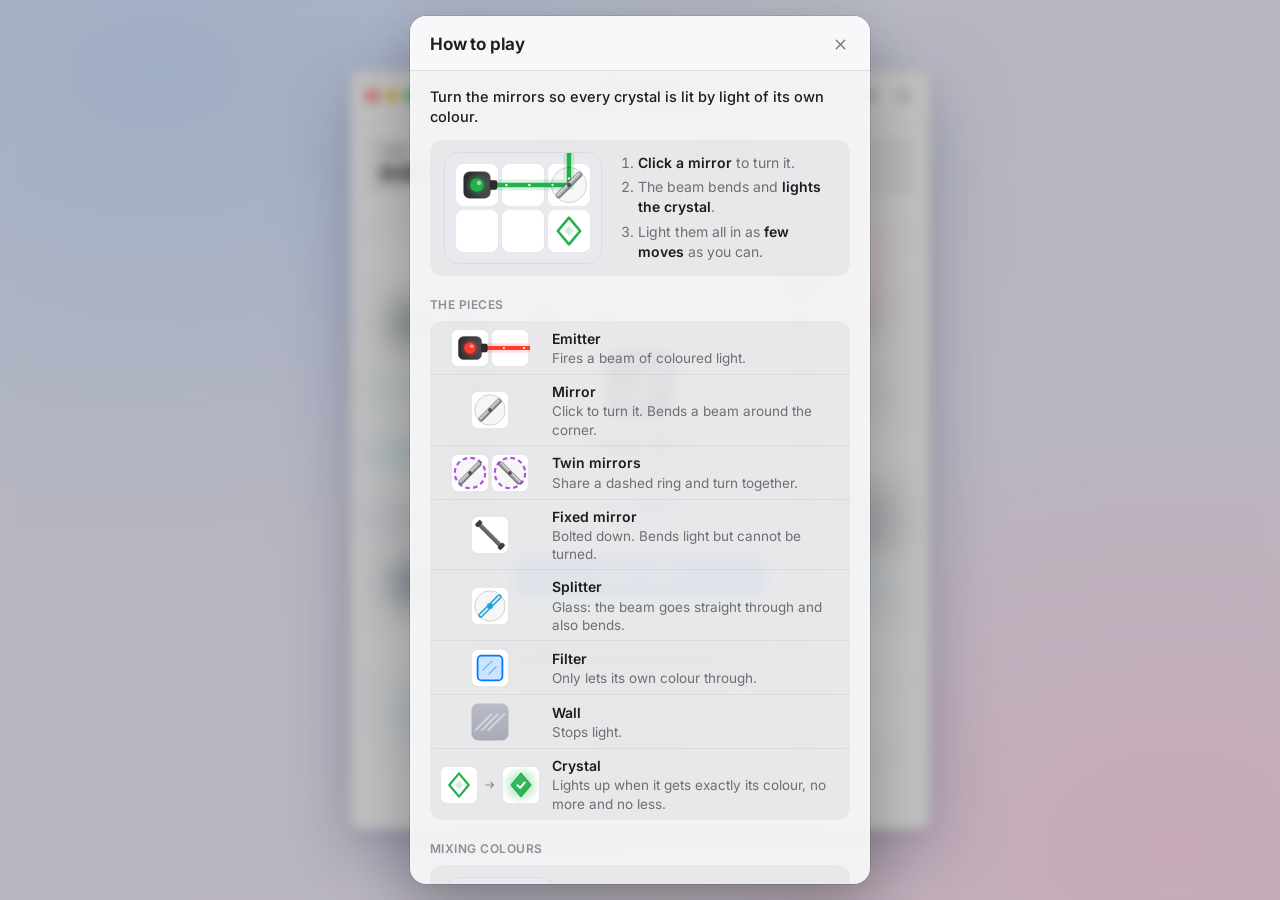
==== index.html @ f7154d78 "Publish the daily Beamfold puzzle One timed puzzle a day, 5 to 12 steps by weekday, in a Mac-style w" ====
<!doctype html>
<html lang="en">
<head>
<meta charset="utf-8">
<meta name="viewport" content="width=device-width, initial-scale=1, viewport-fit=cover">
<meta name="color-scheme" content="light dark">
<meta name="theme-color" content="#f6f6f7">
<title>Beamfold: a daily light puzzle</title>
<link rel="icon" type="image/svg+xml" href="./favicon.svg">
<script>
  // Pick the theme before first paint so the page never flashes the wrong one.
  (function () {
    var t = null;
    try { t = (JSON.parse(localStorage.getItem('beamfold.daily.v1') || '{}')).theme; } catch (e) { /* private mode */ }
    if (t !== 'light' && t !== 'dark') t = window.matchMedia('(prefers-color-scheme: dark)').matches ? 'dark' : 'light';
    document.documentElement.dataset.theme = t;
  })();
</script>
  <script type="module" crossorigin src="./assets/index-BQroUaGf.js"></script>
  <link rel="stylesheet" crossorigin href="./assets/index-D9hPXy9H.css">
  <meta name="description" content="One new light-bending puzzle every day. Turn the mirrors, mix the colours and light every crystal in as few moves as you can. Free, no ads, no sign-up.">
  <link rel="canonical" href="https://pyraco.github.io/beamfold-site/">
  <link rel="manifest" href="./manifest.webmanifest">
  <link rel="apple-touch-icon" href="./apple-touch-icon.png">
  <meta name="mobile-web-app-capable" content="yes">
  <meta name="apple-mobile-web-app-title" content="Beamfold">
  <meta property="og:type" content="website">
  <meta property="og:site_name" content="Beamfold">
  <meta property="og:title" content="Beamfold: a daily light puzzle">
  <meta property="og:description" content="One new light-bending puzzle every day. Turn the mirrors, mix the colours and light every crystal in as few moves as you can. Free, no ads, no sign-up.">
  <meta property="og:url" content="https://pyraco.github.io/beamfold-site/">
  <meta property="og:image" content="https://pyraco.github.io/beamfold-site/og-image.png">
  <meta property="og:image:width" content="1200">
  <meta property="og:image:height" content="630">
  <meta name="twitter:card" content="summary_large_image">
  <meta name="twitter:title" content="Beamfold: a daily light puzzle">
  <meta name="twitter:description" content="One new light-bending puzzle every day. Turn the mirrors, mix the colours and light every crystal in as few moves as you can. Free, no ads, no sign-up.">
  <meta name="twitter:image" content="https://pyraco.github.io/beamfold-site/og-image.png">
</head>
<body>
  <noscript><p style="font:18px system-ui;text-align:center;padding:40px 20px">Beamfold is a puzzle game and needs JavaScript turned on to play.</p></noscript>

<div id="desk">
  <main class="window" id="window">
    <header class="titlebar">
      <div class="lights" aria-hidden="true"><i></i><i></i><i></i></div>
      <div class="title">
        <h1>Beamfold</h1>
        <p id="subtitle">Daily puzzle</p>
      </div>
      <nav class="toolbar" aria-label="Game menu">
        <button class="tb" data-act="help" title="How to play" aria-label="How to play">
          <svg viewBox="0 0 24 24"><circle cx="12" cy="12" r="9"/><path d="M9.4 9.3a2.7 2.7 0 1 1 3.9 2.5c-.8.5-1.3 1-1.3 2"/><circle cx="12" cy="16.9" r=".6" fill="currentColor"/></svg>
        </button>
        <button class="tb" data-act="stats" title="Statistics" aria-label="Statistics">
          <svg viewBox="0 0 24 24"><path d="M5 20V11M12 20V4M19 20v-6"/></svg>
        </button>
        <button class="tb" data-act="sound" id="tb-sound" title="Sound" aria-label="Sound" aria-pressed="true"></button>
        <button class="tb" data-act="theme" id="tb-theme" title="Switch appearance" aria-label="Switch between light and dark"></button>
      </nav>
    </header>

    <section class="gauges" aria-label="Progress">
      <div class="gauge">
        <span class="label">Time</span>
        <span class="value" id="g-time">0:00</span>
      </div>
      <div class="gauge">
        <span class="label">Moves</span>
        <span class="value"><span id="g-moves">0</span><small id="g-par"></small></span>
      </div>
      <div class="gauge">
        <span class="label">Crystals</span>
        <span class="pips" id="g-pips"></span>
      </div>
    </section>

    <section class="stage" id="stage">
      <canvas id="board" aria-label="Puzzle board"></canvas>
      <div class="cover" id="cover"></div>
    </section>

    <footer class="actions" id="actions"></footer>
  </main>
</div>

<div class="scrim" id="scrim" hidden>
  <div class="sheet" id="sheet" role="dialog" aria-modal="true" tabindex="-1"></div>
</div>
<div class="toast" id="toast" role="status" aria-live="polite"></div>
</body>
</html>
---- assets/index-D9hPXy9H.css ----
@font-face{font-family:Inter Variable;font-style:normal;font-display:swap;font-weight:100 900;src:url(./inter-latin-wght-normal-Dx4kXJAl.woff2)format("woff2")}:root{--font:-apple-system, BlinkMacSystemFont, "SF Pro Text", "Inter Variable", "Segoe UI", system-ui, sans-serif;--spring:cubic-bezier(.2, .9, .3, 1.25);--ease:cubic-bezier(.25, .1, .25, 1);--red:#ff3b30;--green:#22b14c;--yellow:#f5a700;--blue:#007aff;--magenta:#c93fdc;--cyan:#12b3c7;--white:#fff;--desk:radial-gradient(1100px 760px at 12% 8%, #cfe0ff 0%, transparent 62%), radial-gradient(1000px 720px at 92% 94%, #ffd9ea 0%, transparent 60%), linear-gradient(160deg, #e6ebf8, #f2e9f7);--win:#f6f6f7;--bar:#f6f6f7d1;--hair:#0000001a;--text:#1d1d1f;--text2:#6e6e73;--text3:#8e8e93;--accent:#007aff;--accent-hi:#2b90ff;--focus:#007aff80;--ctl:#fff;--ctl-edge:#00000024;--ctl-hover:#0000000f;--well:#0000000b;--card:#ffffffd1;--sheet:#f8f8faf0;--sheet-solid:#f8f8fa;--scrim:#00000038;--win-shadow:0 0 0 .5px #00000038, 0 24px 70px #1e285a47, 0 4px 14px #0000001a;--pop-shadow:0 0 0 .5px #0003, 0 22px 60px #0000004d;--lightningcss-light:initial;--lightningcss-dark: ;color-scheme:light}:root[data-theme=dark]{--red:#ff5a50;--green:#32d74b;--yellow:#ffd60a;--blue:#4aa3ff;--magenta:#e667f5;--cyan:#5ce0ef;--white:#fff;--desk:radial-gradient(1100px 760px at 12% 8%, #1a2a5c 0%, transparent 62%), radial-gradient(1000px 720px at 92% 94%, #4a1840 0%, transparent 60%), linear-gradient(160deg, #0b0c14, #100b14);--win:#1e1e20;--bar:#2a2a2dd1;--hair:#ffffff1a;--text:#f5f5f7;--text2:#a1a1a6;--text3:#6e6e73;--accent:#0a84ff;--accent-hi:#3a9bff;--focus:#0a84ffa6;--ctl:#ffffff1c;--ctl-edge:#ffffff12;--ctl-hover:#ffffff1a;--well:#ffffff0f;--card:#2c2c2fcc;--sheet:#28282bf0;--sheet-solid:#28282b;--scrim:#00000080;--win-shadow:0 0 0 .5px #ffffff29, 0 24px 70px #0009;--pop-shadow:0 0 0 .5px #ffffff24, 0 22px 60px #0009;--lightningcss-light: ;--lightningcss-dark:initial;color-scheme:dark}*{box-sizing:border-box}html,body{height:100%;margin:0}body{font:15px/1.45 var(--font);color:var(--text);background:var(--win);-webkit-font-smoothing:antialiased;-webkit-tap-highlight-color:transparent;overflow-x:hidden}button{font:inherit;color:inherit}h1,h2,h3,p{margin:0}[hidden]{display:none!important}#desk{min-height:100vh;background:var(--win);min-height:100dvh;display:flex}.window{width:100%;min-height:100vh;background:var(--win);min-height:100dvh;padding-bottom:env(safe-area-inset-bottom,0px);flex-direction:column;display:flex}.titlebar{height:calc(52px + env(safe-area-inset-top,0px));padding:env(safe-area-inset-top,0px) 10px 0 16px;background:var(--bar);border-bottom:.5px solid var(--hair);-webkit-backdrop-filter:saturate(180%)blur(20px);backdrop-filter:saturate(180%)blur(20px);-webkit-user-select:none;user-select:none;flex:none;align-items:center;display:flex;position:relative}.lights{gap:8px;margin-right:14px;display:none}.lights i{border-radius:50%;width:12px;height:12px;box-shadow:inset 0 0 0 .5px #0000002e}.lights i:first-child{background:#ff5f57}.lights i:nth-child(2){background:#febc2e}.lights i:nth-child(3){background:#28c840}.title{flex:1;min-width:0}.title h1{letter-spacing:-.01em;font-size:15px;font-weight:650;line-height:1.2}.title p{color:var(--text2);white-space:nowrap;text-overflow:ellipsis;font-size:12px;line-height:1.25;overflow:hidden}.toolbar{flex:none;gap:2px;display:flex}.tb{width:36px;height:32px;color:var(--text2);cursor:pointer;transition:background-color .15s, color .15s, transform .15s var(--spring);background:0 0;border:0;border-radius:7px;place-items:center;display:grid}.tb svg{fill:none;stroke:currentColor;stroke-width:1.7px;stroke-linecap:round;stroke-linejoin:round;width:19px;height:19px}.tb:active{background:var(--ctl-hover);transform:scale(.9)}.tb:focus-visible{outline:3px solid var(--focus);outline-offset:1px}.btn:focus-visible{outline:3px solid var(--focus);outline-offset:1px}.switch:focus-visible{outline:3px solid var(--focus);outline-offset:1px}.tb .swap{animation:swap .35s var(--spring);display:grid}@keyframes swap{0%{opacity:0;transform:rotate(-70deg)scale(.5)}}.gauges{background:var(--well);border-radius:11px;flex:none;grid-template-columns:minmax(0,1fr) minmax(0,1fr) minmax(0,1.5fr);margin:14px 16px 0;display:grid}.gauge{min-width:0;padding:8px 14px 9px}.gauge+.gauge{box-shadow:-.5px 0 0 var(--hair)}.label{letter-spacing:.04em;text-transform:uppercase;color:var(--text3);font-size:11px;font-weight:600;display:block}.value{letter-spacing:-.02em;font-variant-numeric:tabular-nums;font-size:22px;font-weight:650;line-height:1.2;display:block}.value small{color:var(--text2);letter-spacing:0;margin-left:5px;font-size:13px;font-weight:500}.value .bump{animation:bump .28s var(--spring);display:inline-block}@keyframes bump{0%{opacity:.4;transform:translateY(-5px)scale(1.18)}}.pips{flex-wrap:wrap;align-items:center;gap:6px;min-height:26.4px;padding-top:3px;display:flex}.pip{border:2px solid var(--c);width:13px;height:13px;transition:background-color .25s, transform .3s var(--spring), box-shadow .25s;background:0 0;border-radius:3px;transform:rotate(45deg)}.pip.on{background:var(--f,var(--c));box-shadow:0 0 8px -1px var(--c);transform:rotate(45deg)scale(1.12)}.stage{flex:1;place-items:center;min-height:0;padding:14px 12px;display:grid;position:relative}#board{touch-action:manipulation;transition:filter .5s var(--ease), opacity .5s var(--ease), transform .5s var(--ease);border-radius:16px;display:block}.stage.veiled #board{filter:blur(16px)saturate(.7);opacity:.55;transform:scale(.985)}.cover{opacity:0;pointer-events:none;transition:opacity .3s var(--ease);place-items:center;padding:16px;display:grid;position:absolute;top:0;bottom:0;left:0;right:0}.stage.veiled .cover{opacity:1;pointer-events:auto}.cover-card{text-align:center;background:var(--card);width:min(100%,300px);box-shadow:var(--pop-shadow);-webkit-backdrop-filter:saturate(180%)blur(28px);backdrop-filter:saturate(180%)blur(28px);transition:transform .45s var(--spring);border-radius:18px;padding:24px 22px 20px;transform:scale(.94)translateY(8px)}.stage.veiled .cover-card{transform:none}.app-icon{border-radius:16px;width:68px;height:68px;margin:0 auto 12px;display:block;box-shadow:0 6px 18px #00000040,0 0 0 .5px #0000004d}.cover-card h2{letter-spacing:-.02em;font-size:22px;font-weight:700}.cover-card .date{color:var(--text2);font-size:14px}.level{color:var(--text2);justify-items:center;gap:6px;margin:14px 0 16px;font-size:13px;display:grid}.level strong{color:var(--text);font-weight:600}.bars{align-items:flex-end;gap:4px;height:18px;display:flex}.bars i{background:var(--hair);border-radius:2px;width:6px}.bars i.on{background:var(--accent)}.bars i:first-child{height:6px}.bars i:nth-child(2){height:8px}.bars i:nth-child(3){height:10px}.bars i:nth-child(4){height:12px}.bars i:nth-child(5){height:14px}.bars i:nth-child(6){height:16px}.bars i:nth-child(7){height:18px}.fine{color:var(--text3);margin-top:10px;font-size:12px}.big-time{letter-spacing:-.03em;font-variant-numeric:tabular-nums;margin:4px 0 14px;font-size:34px;font-weight:650}.btn{background:var(--ctl);min-height:36px;box-shadow:0 0 0 .5px var(--ctl-edge), 0 .5px 1.5px #00000024;white-space:nowrap;cursor:pointer;transition:transform .15s var(--spring), filter .15s, opacity .2s, background-color .15s;border:0;border-radius:8px;justify-content:center;align-items:center;gap:7px;padding:0 14px;font-size:14px;font-weight:500;display:inline-flex}.btn svg{fill:none;stroke:currentColor;stroke-width:1.8px;stroke-linecap:round;stroke-linejoin:round;flex:none;width:16px;height:16px}.btn:active{filter:brightness(.94);transform:scale(.96)}.btn:disabled{opacity:.4;cursor:default;filter:none;transform:none}.btn.primary{background:linear-gradient(var(--accent-hi), var(--accent));color:#fff;font-weight:600;box-shadow:0 0 0 .5px #0000001f,0 1px 2px #0050c859,inset 0 .5px #ffffff47}.btn.large{border-radius:11px;width:100%;min-height:44px;padding:0 22px;font-size:16px}kbd{font:600 11px/1 var(--font);color:var(--text3);background:var(--well);border-radius:4px;margin-left:2px;padding:3px 5px}.btn.primary kbd{color:#fffc;background:#ffffff2e}.actions{flex:none;justify-content:center;align-items:center;gap:10px;min-height:52px;padding:0 16px 16px;display:flex}.actions.done{animation:rise .4s var(--spring);justify-content:space-between}@keyframes rise{0%{opacity:0;transform:translateY(8px)}}.summary{min-width:0;line-height:1.3}.summary strong{font-size:15px;font-weight:650;display:block}.summary span{color:var(--text2);font-variant-numeric:tabular-nums;font-size:12.5px}.actions .group{flex:none;gap:8px;display:flex}.scrim{z-index:20;background:var(--scrim);-webkit-backdrop-filter:blur(6px);backdrop-filter:blur(6px);opacity:0;transition:opacity .22s var(--ease);place-items:center;padding:16px;display:grid;position:fixed;top:0;bottom:0;left:0;right:0}.scrim.open{opacity:1}.sheet{width:min(100%,460px);max-height:calc(100vh - 32px);overscroll-behavior:contain;background:var(--sheet);max-height:calc(100dvh - 32px);box-shadow:var(--pop-shadow);-webkit-backdrop-filter:saturate(180%)blur(30px);backdrop-filter:saturate(180%)blur(30px);opacity:0;transition:transform .34s var(--spring), opacity .2s var(--ease);border-radius:16px;outline:none;overflow-y:auto;transform:translateY(14px)scale(.96)}.scrim.open .sheet{opacity:1;transform:none}.sheet-head{z-index:2;background:var(--sheet-solid);border-bottom:.5px solid var(--hair);justify-content:space-between;align-items:center;padding:14px 14px 12px 20px;display:flex;position:sticky;top:0}.sheet-head h2{letter-spacing:-.01em;font-size:17px;font-weight:650}.sheet-body{padding:16px 20px 20px}.sheet-body h3{letter-spacing:.04em;text-transform:uppercase;color:var(--text3);margin:20px 0 8px;font-size:12px;font-weight:600}.sheet-body h3:first-child{margin-top:0}.sheet-body p{color:var(--text2);font-size:14.5px}.sheet-body p strong{color:var(--text);font-weight:600}.lead{font-size:16px;font-weight:500;line-height:1.4;color:var(--text)!important}.demo{background:var(--well);border-radius:12px;align-items:center;gap:16px;margin:12px 0 4px;padding:12px 14px;display:flex}.demo canvas{border-radius:12px;flex:none}.demo ol{color:var(--text2);gap:4px;margin:0;padding-left:20px;font-size:14px;display:grid}.demo ol strong{color:var(--text);font-weight:600}.pieces{background:var(--well);border-radius:12px;margin:0;padding:0;list-style:none}.pieces li{align-items:center;gap:12px;padding:7px 14px 7px 10px;display:flex}.pieces li+li{box-shadow:0 -.5px 0 var(--hair)}.pieces .pic{flex:none;justify-content:center;align-items:center;gap:4px;width:100px;display:flex}.pieces .pic svg{width:14px;height:14px;stroke:var(--text3);fill:none;stroke-width:2px;stroke-linecap:round;stroke-linejoin:round;flex:none}.pieces b{font-size:14px;font-weight:600;display:block}.pieces span{color:var(--text2);font-size:13.5px;line-height:1.35;display:block}.mix{background:var(--well);border-radius:12px;grid-template-columns:auto 1fr;align-items:center;gap:14px;padding:12px 14px;display:grid}.mix canvas{border-radius:12px}.sums{color:var(--text2);gap:7px;font-size:13.5px;display:grid}.sum{align-items:center;gap:6px;display:flex}.dot{background:var(--c);border-radius:50%;flex:none;width:14px;height:14px;box-shadow:inset 0 0 0 .5px #00000040}.sum em{color:var(--text);margin-left:2px;font-style:normal;font-weight:600}.week{grid-template-columns:repeat(7,1fr);gap:5px;margin-top:10px;display:grid}.week div{text-align:center;background:var(--well);color:var(--text2);border-radius:9px;padding:7px 0 6px;font-size:11px;line-height:1.25}.week div b{color:var(--text);font-variant-numeric:tabular-nums;font-size:16px;font-weight:650;display:block}.week div.today{background:var(--accent);color:#ffffffd9}.week div.today b{color:#fff}.setting{background:var(--well);border-radius:12px;justify-content:space-between;align-items:center;gap:14px;margin-top:16px;padding:11px 14px;display:flex}.setting b{font-size:14px;font-weight:600;display:block}.setting span{color:var(--text2);font-size:12.5px;display:block}.switch{cursor:pointer;background:#8e8e9373;border:0;border-radius:13px;flex:none;width:44px;height:26px;transition:background-color .22s;position:relative}.switch:after{content:"";width:22px;height:22px;transition:transform .28s var(--spring);background:#fff;border-radius:50%;position:absolute;top:2px;left:2px;box-shadow:0 1px 3px #0000004d}.switch[aria-checked=true]{background:#34c759}.switch[aria-checked=true]:after{transform:translate(18px)}.sheet-foot{justify-content:flex-end;gap:8px;margin-top:18px;display:flex}.result{text-align:center;padding:26px 20px 20px}.seal{width:64px;height:64px;margin:0 auto 10px;display:block}.seal circle{fill:#34c759;transform-origin:50%;animation:seal .5s var(--spring) both}.seal path{fill:none;stroke:#fff;stroke-width:3.2px;stroke-linecap:round;stroke-linejoin:round;stroke-dasharray:30;stroke-dashoffset:30px;animation:tick .38s .28s var(--ease) forwards}@keyframes seal{0%{opacity:0;transform:scale(.3)}}@keyframes tick{to{stroke-dashoffset:0}}.result h2{letter-spacing:-.02em;font-size:26px;font-weight:700}.result .sub{color:var(--text2);font-size:14px}.tiles{grid-template-columns:repeat(3,1fr);gap:8px;margin:16px 0 0;display:grid}.tiles.four{grid-template-columns:repeat(4,1fr)}.tile{background:var(--well);text-align:center;border-radius:11px;min-width:0;padding:10px 4px 9px}.tile b{letter-spacing:-.02em;font-variant-numeric:tabular-nums;font-size:22px;font-weight:650;line-height:1.2;display:block}.tile span{color:var(--text2);font-size:11.5px;line-height:1.3;display:block}.result .tile{animation:rise .45s var(--spring) both}.result .tile:first-child{animation-delay:.12s}.result .tile:nth-child(2){animation-delay:.19s}.result .tile:nth-child(3){animation-delay:.26s}.squares{flex-wrap:wrap;justify-content:center;gap:4px;max-width:300px;margin:16px auto 0;display:flex}.squares i{width:15px;height:15px;animation:pop .3s var(--spring) both;background:#34c759;border-radius:4px}.squares i.extra{background:#fc0}.squares i.more{width:auto;height:15px;font:600 12px/15px var(--font);color:var(--text2);background:0 0;font-style:normal}@keyframes pop{0%{transform:scale(0)}}.caption{color:var(--text2);margin-top:7px;font-size:12.5px}.next{border-top:.5px solid var(--hair);color:var(--text2);text-align:center;margin-top:16px;padding-top:14px;font-size:13.5px}.next b{color:var(--text);font-variant-numeric:tabular-nums;font-weight:650}.result .row{grid-template-columns:1fr 1.3fr;gap:8px;margin-top:16px;display:grid}.result .row .btn{min-height:40px}.dist{gap:6px;display:grid}.dist-row{color:var(--text2);grid-template-columns:96px 1fr;align-items:center;gap:10px;font-size:13px;display:grid}.dist-bar{color:#fff;text-align:right;font-variant-numeric:tabular-nums;transform-origin:0;min-width:22px;height:20px;animation:grow .5s var(--spring) both;background:#8e8e9373;border-radius:6px;padding:0 7px;font-size:12px;font-weight:650;line-height:20px}.dist-bar.hot{background:var(--accent)}@keyframes grow{0%{opacity:0;transform:scaleX(.1)}}.empty{text-align:center;padding:8px 0 2px}.toast{left:50%;top:calc(64px + env(safe-area-inset-top,0px));z-index:30;background:var(--sheet);color:var(--text);box-shadow:var(--pop-shadow);-webkit-backdrop-filter:saturate(180%)blur(24px);backdrop-filter:saturate(180%)blur(24px);white-space:nowrap;text-overflow:ellipsis;opacity:0;pointer-events:none;max-width:calc(100vw - 24px);transition:opacity .2s, transform .3s var(--spring);border-radius:999px;padding:9px 15px;font-size:13.5px;font-weight:500;position:fixed;overflow:hidden;transform:translate(-50%,-12px)scale(.96)}.toast.show{opacity:1;transform:translate(-50%)}@media (max-width:480px){.demo{flex-direction:column;align-items:stretch;gap:12px}.demo canvas{align-self:center}.mix{grid-template-columns:1fr;justify-items:center}.dist-row{grid-template-columns:88px 1fr}}@media (hover:hover){.tb:hover{background:var(--ctl-hover);color:var(--text)}.btn:hover:not(:disabled){filter:brightness(1.04)}:root[data-theme=dark] .btn:hover:not(:disabled){filter:brightness(1.2)}}@media (min-width:640px) and (min-height:560px){body{background:#dfe5f3}:root[data-theme=dark] body{background:#0b0c14}#desk{background:var(--desk);justify-content:center;align-items:center;padding:24px}.window{width:580px;min-height:0;box-shadow:var(--win-shadow);animation:open .5s var(--spring) both;border-radius:12px;overflow:hidden}@keyframes open{0%{opacity:0;transform:scale(.96)}}.lights{display:flex}.title{text-align:center;pointer-events:none;padding:0 150px;position:absolute;left:0;right:0}.toolbar{margin-left:auto}.tb{border-radius:6px;width:32px;height:28px}.tb svg{width:17px;height:17px}.stage{padding:16px}.actions{padding-bottom:18px}.toast{top:18px}}::view-transition-old(root){mix-blend-mode:normal;animation:none}::view-transition-new(root){mix-blend-mode:normal;animation:none}::view-transition-new(root){animation:reveal .55s var(--ease) both}@keyframes reveal{0%{clip-path:circle(0 at var(--vx,50%) var(--vy,0%))}to{clip-path:circle(150vmax at var(--vx,50%) var(--vy,0%))}}@media (prefers-reduced-motion:reduce){*,:before,:after{transition-duration:.01ms!important;animation-duration:.01ms!important;animation-delay:0s!important}}
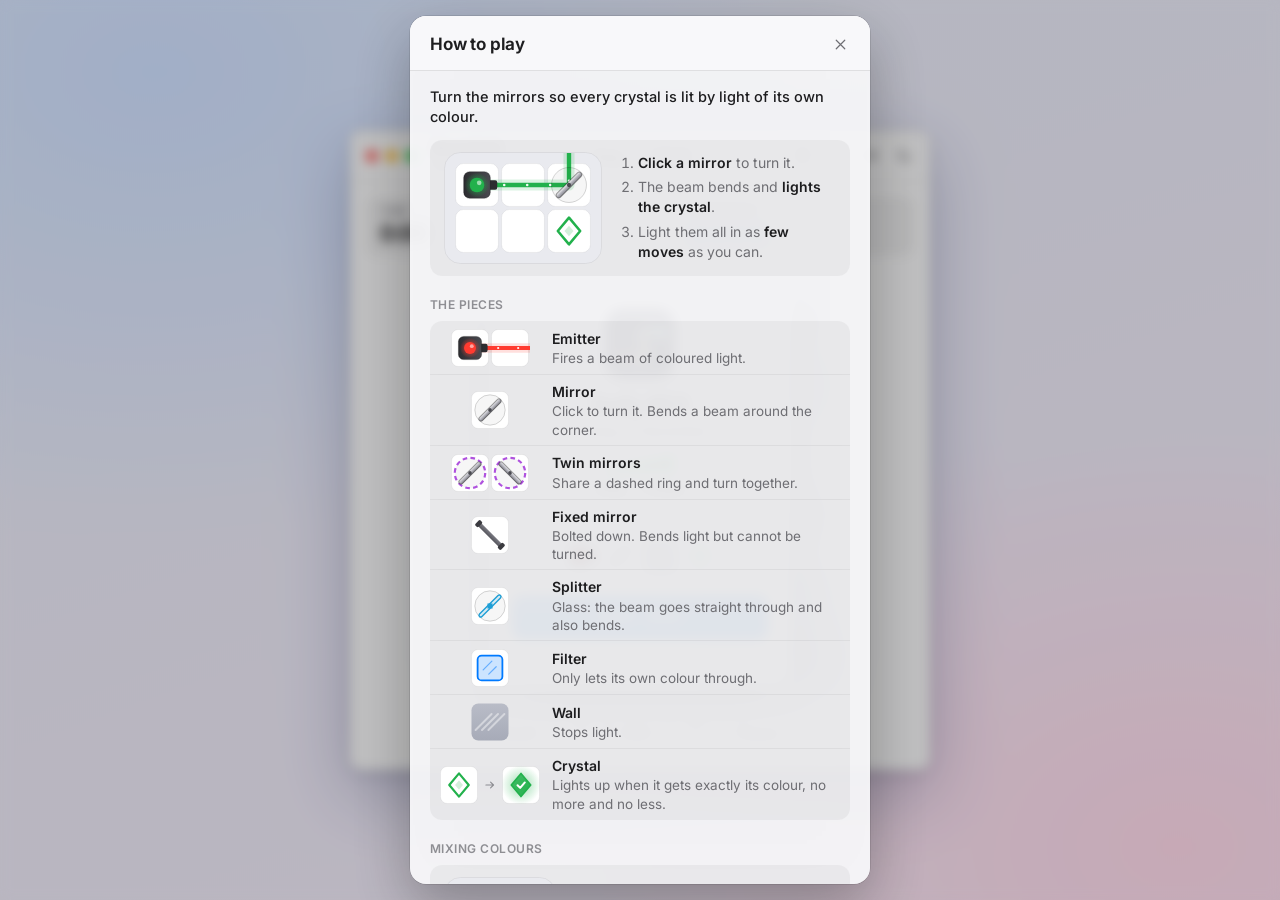
==== commit 8a7258c7: "Add Easy and Hard modes Easy: small boards, at most four kinds of piece, 3 to 7 steps. Hard: the exi" ====
--- a/index.html
+++ b/index.html
@@ -16,8 +16,8 @@
     document.documentElement.dataset.theme = t;
   })();
 </script>
-  <script type="module" crossorigin src="./assets/index-BQroUaGf.js"></script>
-  <link rel="stylesheet" crossorigin href="./assets/index-D9hPXy9H.css">
+  <script type="module" crossorigin src="./assets/index-BlYLhgay.js"></script>
+  <link rel="stylesheet" crossorigin href="./assets/index-BGdqRnke.css">
   <meta name="description" content="One new light-bending puzzle every day. Turn the mirrors, mix the colours and light every crystal in as few moves as you can. Free, no ads, no sign-up.">
   <link rel="canonical" href="https://pyraco.github.io/beamfold-site/">
   <link rel="manifest" href="./manifest.webmanifest">
@@ -58,6 +58,11 @@
         <button class="tb" data-act="sound" id="tb-sound" title="Sound" aria-label="Sound" aria-pressed="true"></button>
         <button class="tb" data-act="theme" id="tb-theme" title="Switch appearance" aria-label="Switch between light and dark"></button>
       </nav>
+      <div class="seg" id="seg" role="tablist" aria-label="Difficulty">
+        <i class="seg-thumb" aria-hidden="true"></i>
+        <button role="tab" data-act="mode" data-mode="easy" aria-selected="false">Easy</button>
+        <button role="tab" data-act="mode" data-mode="hard" aria-selected="false">Hard</button>
+      </div>
     </header>
 
     <section class="gauges" aria-label="Progress">
--- a/assets/index-BGdqRnke.css
+++ b/assets/index-BGdqRnke.css
@@ -0,0 +1 @@
+@font-face{font-family:Inter Variable;font-style:normal;font-display:swap;font-weight:100 900;src:url(./inter-latin-wght-normal-Dx4kXJAl.woff2)format("woff2")}:root{--font:-apple-system, BlinkMacSystemFont, "SF Pro Text", "Inter Variable", "Segoe UI", system-ui, sans-serif;--spring:cubic-bezier(.2, .9, .3, 1.25);--ease:cubic-bezier(.25, .1, .25, 1);--red:#ff3b30;--green:#22b14c;--yellow:#f5a700;--blue:#007aff;--magenta:#c93fdc;--cyan:#12b3c7;--white:#fff;--desk:radial-gradient(1100px 760px at 12% 8%, #cfe0ff 0%, transparent 62%), radial-gradient(1000px 720px at 92% 94%, #ffd9ea 0%, transparent 60%), linear-gradient(160deg, #e6ebf8, #f2e9f7);--win:#f6f6f7;--bar:#f6f6f7d1;--hair:#0000001a;--text:#1d1d1f;--text2:#6e6e73;--text3:#8e8e93;--accent:#007aff;--accent-hi:#2b90ff;--focus:#007aff80;--ctl:#fff;--ctl-edge:#00000024;--ctl-hover:#0000000f;--well:#0000000b;--card:#ffffffd1;--sheet:#f8f8faf0;--sheet-solid:#f8f8fa;--scrim:#00000038;--win-shadow:0 0 0 .5px #00000038, 0 24px 70px #1e285a47, 0 4px 14px #0000001a;--pop-shadow:0 0 0 .5px #0003, 0 22px 60px #0000004d;--lightningcss-light:initial;--lightningcss-dark: ;color-scheme:light}:root[data-theme=dark]{--red:#ff5a50;--green:#32d74b;--yellow:#ffd60a;--blue:#4aa3ff;--magenta:#e667f5;--cyan:#5ce0ef;--white:#fff;--desk:radial-gradient(1100px 760px at 12% 8%, #1a2a5c 0%, transparent 62%), radial-gradient(1000px 720px at 92% 94%, #4a1840 0%, transparent 60%), linear-gradient(160deg, #0b0c14, #100b14);--win:#1e1e20;--bar:#2a2a2dd1;--hair:#ffffff1a;--text:#f5f5f7;--text2:#a1a1a6;--text3:#6e6e73;--accent:#0a84ff;--accent-hi:#3a9bff;--focus:#0a84ffa6;--ctl:#ffffff1c;--ctl-edge:#ffffff12;--ctl-hover:#ffffff1a;--well:#ffffff0f;--card:#2c2c2fcc;--sheet:#28282bf0;--sheet-solid:#28282b;--scrim:#00000080;--win-shadow:0 0 0 .5px #ffffff29, 0 24px 70px #0009;--pop-shadow:0 0 0 .5px #ffffff24, 0 22px 60px #0009;--lightningcss-light: ;--lightningcss-dark:initial;color-scheme:dark}*{box-sizing:border-box}html,body{height:100%;margin:0}body{font:15px/1.45 var(--font);color:var(--text);background:var(--win);-webkit-font-smoothing:antialiased;-webkit-tap-highlight-color:transparent;overflow-x:hidden}button{font:inherit;color:inherit}h1,h2,h3,p{margin:0}[hidden]{display:none!important}#desk{min-height:100vh;background:var(--win);min-height:100dvh;display:flex}.window{width:100%;min-height:100vh;background:var(--win);min-height:100dvh;padding-bottom:env(safe-area-inset-bottom,0px);flex-direction:column;display:flex}.titlebar{min-height:calc(52px + env(safe-area-inset-top,0px));padding:env(safe-area-inset-top,0px) 10px 0 16px;background:var(--bar);border-bottom:.5px solid var(--hair);-webkit-backdrop-filter:saturate(180%)blur(20px);backdrop-filter:saturate(180%)blur(20px);-webkit-user-select:none;user-select:none;flex-wrap:wrap;flex:none;align-items:center;display:flex;position:relative}.lights{gap:8px;margin-right:14px;display:none}.lights i{border-radius:50%;width:12px;height:12px;box-shadow:inset 0 0 0 .5px #0000002e}.lights i:first-child{background:#ff5f57}.lights i:nth-child(2){background:#febc2e}.lights i:nth-child(3){background:#28c840}.title{flex:1;min-width:0;padding:9px 0}.title h1{letter-spacing:-.01em;font-size:15px;font-weight:650;line-height:1.2}.title p{color:var(--text2);white-space:nowrap;text-overflow:ellipsis;font-size:12px;line-height:1.25;overflow:hidden}.toolbar{flex:none;gap:2px;display:flex}.tb{width:36px;height:32px;color:var(--text2);cursor:pointer;transition:background-color .15s, color .15s, transform .15s var(--spring);background:0 0;border:0;border-radius:7px;place-items:center;display:grid}.tb svg{fill:none;stroke:currentColor;stroke-width:1.7px;stroke-linecap:round;stroke-linejoin:round;width:19px;height:19px}.tb:active{background:var(--ctl-hover);transform:scale(.9)}.tb:focus-visible{outline:3px solid var(--focus);outline-offset:1px}.btn:focus-visible{outline:3px solid var(--focus);outline-offset:1px}.switch:focus-visible{outline:3px solid var(--focus);outline-offset:1px}.tb .swap{animation:swap .35s var(--spring);display:grid}@keyframes swap{0%{opacity:0;transform:rotate(-70deg)scale(.5)}}.seg{background:var(--well);-webkit-user-select:none;user-select:none;border-radius:9px;flex:0 0 calc(100% - 6px);grid-template-columns:1fr 1fr;height:32px;margin:0 6px 10px 0;padding:2px;display:grid;position:relative}.seg-thumb{background:var(--ctl);width:calc(50% - 2px);height:calc(100% - 4px);box-shadow:0 0 0 .5px var(--ctl-edge), 0 1px 2.5px #00000029;transition:transform .34s var(--spring);border-radius:7px;position:absolute;top:2px;left:2px}.seg[data-on=hard] .seg-thumb{transform:translate(100%)}.seg button{z-index:1;color:var(--text2);cursor:pointer;background:0 0;border:0;border-radius:7px;padding:0;font-size:13.5px;font-weight:600;transition:color .2s;position:relative}.seg button[aria-selected=true]{color:var(--text)}.seg button.done:after{content:"✓";color:#34c759;margin-left:5px;font-weight:800}.seg button:focus-visible{outline:3px solid var(--focus);outline-offset:-1px}.seg.wide{flex:none;margin:0 0 14px}.stage.switching #board,.stage.switching .cover-card{animation:switch .38s var(--ease) both}@keyframes switch{0%{opacity:0;transform:scale(.97)}}.gauges{background:var(--well);border-radius:11px;flex:none;grid-template-columns:minmax(0,1fr) minmax(0,1fr) minmax(0,1.5fr);margin:14px 16px 0;display:grid}.gauge{min-width:0;padding:8px 14px 9px}.gauge+.gauge{box-shadow:-.5px 0 0 var(--hair)}.label{letter-spacing:.04em;text-transform:uppercase;color:var(--text3);font-size:11px;font-weight:600;display:block}.value{letter-spacing:-.02em;font-variant-numeric:tabular-nums;font-size:22px;font-weight:650;line-height:1.2;display:block}.value small{color:var(--text2);letter-spacing:0;margin-left:5px;font-size:13px;font-weight:500}.value .bump{animation:bump .28s var(--spring);display:inline-block}@keyframes bump{0%{opacity:.4;transform:translateY(-5px)scale(1.18)}}.pips{flex-wrap:wrap;align-items:center;gap:6px;min-height:26.4px;padding-top:3px;display:flex}.pip{border:2px solid var(--c);width:13px;height:13px;transition:background-color .25s, transform .3s var(--spring), box-shadow .25s;background:0 0;border-radius:3px;transform:rotate(45deg)}.pip.on{background:var(--f,var(--c));box-shadow:0 0 8px -1px var(--c);transform:rotate(45deg)scale(1.12)}.stage{flex:1;place-items:center;min-height:0;padding:14px 12px;display:grid;position:relative}#board{touch-action:manipulation;transition:filter .5s var(--ease), opacity .5s var(--ease), transform .5s var(--ease);border-radius:16px;display:block}.stage.veiled #board{filter:blur(16px)saturate(.7);opacity:.55;transform:scale(.985)}.cover{opacity:0;pointer-events:none;transition:opacity .3s var(--ease);place-items:center;padding:16px;display:grid;position:absolute;top:0;bottom:0;left:0;right:0}.stage.veiled .cover{opacity:1;pointer-events:auto}.cover-card{text-align:center;background:var(--card);width:min(100%,300px);box-shadow:var(--pop-shadow);-webkit-backdrop-filter:saturate(180%)blur(28px);backdrop-filter:saturate(180%)blur(28px);transition:transform .45s var(--spring);border-radius:18px;padding:24px 22px 20px;transform:scale(.94)translateY(8px)}.stage.veiled .cover-card{transform:none}.app-icon{border-radius:16px;width:68px;height:68px;margin:0 auto 12px;display:block;box-shadow:0 6px 18px #00000040,0 0 0 .5px #0000004d}.cover-card h2{letter-spacing:-.02em;font-size:22px;font-weight:700}.cover-card .date{color:var(--text2);font-size:14px}.level{color:var(--text2);justify-items:center;gap:6px;margin:14px 0 16px;font-size:13px;display:grid}.level strong{color:var(--text);font-weight:600}.bars{align-items:flex-end;gap:4px;height:18px;display:flex}.bars i{background:var(--hair);border-radius:2px;width:6px}.bars i.on{background:var(--accent)}.bars.easy i.on{background:#34c759}.today{letter-spacing:.04em;text-transform:uppercase;color:var(--text3);justify-items:center;gap:7px;margin:-4px 0 16px;font-size:11px;font-weight:600;display:grid}.today-row{background:var(--well);border-radius:12px;gap:6px;padding:6px 8px;display:flex}.today-row canvas{border-radius:8px}.bars i:first-child{height:6px}.bars i:nth-child(2){height:8px}.bars i:nth-child(3){height:10px}.bars i:nth-child(4){height:12px}.bars i:nth-child(5){height:14px}.bars i:nth-child(6){height:16px}.bars i:nth-child(7){height:18px}.fine{color:var(--text3);margin-top:10px;font-size:12px}.big-time{letter-spacing:-.03em;font-variant-numeric:tabular-nums;margin:4px 0 14px;font-size:34px;font-weight:650}.btn{background:var(--ctl);min-height:36px;box-shadow:0 0 0 .5px var(--ctl-edge), 0 .5px 1.5px #00000024;white-space:nowrap;cursor:pointer;transition:transform .15s var(--spring), filter .15s, opacity .2s, background-color .15s;border:0;border-radius:8px;justify-content:center;align-items:center;gap:7px;padding:0 14px;font-size:14px;font-weight:500;display:inline-flex}.btn svg{fill:none;stroke:currentColor;stroke-width:1.8px;stroke-linecap:round;stroke-linejoin:round;flex:none;width:16px;height:16px}.btn:active{filter:brightness(.94);transform:scale(.96)}.btn:disabled{opacity:.4;cursor:default;filter:none;transform:none}.btn.primary{background:linear-gradient(var(--accent-hi), var(--accent));color:#fff;font-weight:600;box-shadow:0 0 0 .5px #0000001f,0 1px 2px #0050c859,inset 0 .5px #ffffff47}.btn.large{border-radius:11px;width:100%;min-height:44px;padding:0 22px;font-size:16px}kbd{font:600 11px/1 var(--font);color:var(--text3);background:var(--well);border-radius:4px;margin-left:2px;padding:3px 5px}.btn.primary kbd{color:#fffc;background:#ffffff2e}.actions{flex:none;justify-content:center;align-items:center;gap:10px;min-height:52px;padding:0 16px 16px;display:flex}.actions.done{animation:rise .4s var(--spring);justify-content:space-between}@keyframes rise{0%{opacity:0;transform:translateY(8px)}}.summary{min-width:0;line-height:1.3}.summary strong{font-size:15px;font-weight:650;display:block}.summary span{color:var(--text2);font-variant-numeric:tabular-nums;font-size:12.5px}.actions .group{flex:none;gap:8px;display:flex}.scrim{z-index:20;background:var(--scrim);-webkit-backdrop-filter:blur(6px);backdrop-filter:blur(6px);opacity:0;transition:opacity .22s var(--ease);place-items:center;padding:16px;display:grid;position:fixed;top:0;bottom:0;left:0;right:0}.scrim.open{opacity:1}.sheet{width:min(100%,460px);max-height:calc(100vh - 32px);overscroll-behavior:contain;background:var(--sheet);max-height:calc(100dvh - 32px);box-shadow:var(--pop-shadow);-webkit-backdrop-filter:saturate(180%)blur(30px);backdrop-filter:saturate(180%)blur(30px);opacity:0;transition:transform .34s var(--spring), opacity .2s var(--ease);border-radius:16px;outline:none;overflow-y:auto;transform:translateY(14px)scale(.96)}.scrim.open .sheet{opacity:1;transform:none}.sheet-head{z-index:2;background:var(--sheet-solid);border-bottom:.5px solid var(--hair);justify-content:space-between;align-items:center;padding:14px 14px 12px 20px;display:flex;position:sticky;top:0}.sheet-head h2{letter-spacing:-.01em;font-size:17px;font-weight:650}.sheet-body{padding:16px 20px 20px}.sheet-body h3{letter-spacing:.04em;text-transform:uppercase;color:var(--text3);margin:20px 0 8px;font-size:12px;font-weight:600}.sheet-body h3:first-child{margin-top:0}.sheet-body p{color:var(--text2);font-size:14.5px}.sheet-body p strong{color:var(--text);font-weight:600}.lead{font-size:16px;font-weight:500;line-height:1.4;color:var(--text)!important}.demo{background:var(--well);border-radius:12px;align-items:center;gap:16px;margin:12px 0 4px;padding:12px 14px;display:flex}.demo canvas{border-radius:12px;flex:none}.demo ol{color:var(--text2);gap:4px;margin:0;padding-left:20px;font-size:14px;display:grid}.demo ol strong{color:var(--text);font-weight:600}.pieces{background:var(--well);border-radius:12px;margin:0;padding:0;list-style:none}.pieces li{align-items:center;gap:12px;padding:7px 14px 7px 10px;display:flex}.pieces li+li{box-shadow:0 -.5px 0 var(--hair)}.pieces .pic{flex:none;justify-content:center;align-items:center;gap:4px;width:100px;display:flex}.pieces .pic svg{width:14px;height:14px;stroke:var(--text3);fill:none;stroke-width:2px;stroke-linecap:round;stroke-linejoin:round;flex:none}.pieces b{font-size:14px;font-weight:600;display:block}.pieces span{color:var(--text2);font-size:13.5px;line-height:1.35;display:block}.mix{background:var(--well);border-radius:12px;grid-template-columns:auto 1fr;align-items:center;gap:14px;padding:12px 14px;display:grid}.mix canvas{border-radius:12px}.sums{color:var(--text2);gap:7px;font-size:13.5px;display:grid}.sum{align-items:center;gap:6px;display:flex}.dot{background:var(--c);border-radius:50%;flex:none;width:14px;height:14px;box-shadow:inset 0 0 0 .5px #00000040}.sum em{color:var(--text);margin-left:2px;font-style:normal;font-weight:600}.week{grid-template-columns:repeat(7,1fr);gap:5px;margin-top:10px;display:grid}.week div{text-align:center;background:var(--well);color:var(--text2);border-radius:9px;padding:7px 0 6px;font-size:11px;line-height:1.25}.week div b{color:var(--text);font-variant-numeric:tabular-nums;font-size:16px;font-weight:650;display:block}.week div.today{background:var(--accent);color:#ffffffd9}.week div.today b{color:#fff}.modes{background:var(--well);border-radius:12px;margin:10px 0 0;padding:0;list-style:none}.modes li{grid-template-columns:52px 1fr;align-items:baseline;gap:10px;padding:9px 14px;display:grid}.modes li+li{box-shadow:0 -.5px 0 var(--hair)}.modes b{font-size:14px;font-weight:650}.modes span{color:var(--text2);font-size:13.5px;line-height:1.35}.ladder{grid-template-columns:46px repeat(7,1fr);align-items:center;gap:4px;margin-top:8px;display:grid}.ladder b{color:var(--text2);font-size:12.5px;font-weight:600}.ladder b.on{color:var(--text)}.ladder .d{text-align:center;color:var(--text3);font-size:11px}.ladder .d.today{color:var(--text);font-weight:650}.ladder .n{text-align:center;background:var(--well);font-variant-numeric:tabular-nums;color:var(--text2);border-radius:8px;padding:6px 0;font-size:15px;font-weight:650}.ladder .n.on{color:var(--text)}.ladder .n.today{box-shadow:inset 0 0 0 1.5px var(--accent)}.ladder .n.today.on{background:var(--accent);color:#fff;box-shadow:none}.invite{width:100%;min-height:40px;color:var(--accent);white-space:normal;text-align:center;justify-content:center;margin-top:14px;padding:8px 14px;font-weight:600;line-height:1.25}.setting{background:var(--well);border-radius:12px;justify-content:space-between;align-items:center;gap:14px;margin-top:16px;padding:11px 14px;display:flex}.setting b{font-size:14px;font-weight:600;display:block}.setting span{color:var(--text2);font-size:12.5px;display:block}.switch{cursor:pointer;background:#8e8e9373;border:0;border-radius:13px;flex:none;width:44px;height:26px;transition:background-color .22s;position:relative}.switch:after{content:"";width:22px;height:22px;transition:transform .28s var(--spring);background:#fff;border-radius:50%;position:absolute;top:2px;left:2px;box-shadow:0 1px 3px #0000004d}.switch[aria-checked=true]{background:#34c759}.switch[aria-checked=true]:after{transform:translate(18px)}.sheet-foot{justify-content:flex-end;gap:8px;margin-top:18px;display:flex}.result{text-align:center;padding:26px 20px 20px}.seal{width:64px;height:64px;margin:0 auto 10px;display:block}.seal circle{fill:#34c759;transform-origin:50%;animation:seal .5s var(--spring) both}.seal path{fill:none;stroke:#fff;stroke-width:3.2px;stroke-linecap:round;stroke-linejoin:round;stroke-dasharray:30;stroke-dashoffset:30px;animation:tick .38s .28s var(--ease) forwards}@keyframes seal{0%{opacity:0;transform:scale(.3)}}@keyframes tick{to{stroke-dashoffset:0}}.result h2{letter-spacing:-.02em;font-size:26px;font-weight:700}.result .sub{color:var(--text2);font-size:14px}.tiles{grid-template-columns:repeat(3,1fr);gap:8px;margin:16px 0 0;display:grid}.tiles.four{grid-template-columns:repeat(4,1fr)}.tile{background:var(--well);text-align:center;border-radius:11px;min-width:0;padding:10px 4px 9px}.tile b{letter-spacing:-.02em;font-variant-numeric:tabular-nums;font-size:22px;font-weight:650;line-height:1.2;display:block}.tile span{color:var(--text2);font-size:11.5px;line-height:1.3;display:block}.result .tile{animation:rise .45s var(--spring) both}.result .tile:first-child{animation-delay:.12s}.result .tile:nth-child(2){animation-delay:.19s}.result .tile:nth-child(3){animation-delay:.26s}.squares{flex-wrap:wrap;justify-content:center;gap:4px;max-width:300px;margin:16px auto 0;display:flex}.squares i{width:15px;height:15px;animation:pop .3s var(--spring) both;background:#34c759;border-radius:4px}.squares i.extra{background:#fc0}.squares i.more{width:auto;height:15px;font:600 12px/15px var(--font);color:var(--text2);background:0 0;font-style:normal}@keyframes pop{0%{transform:scale(0)}}.caption{color:var(--text2);margin-top:7px;font-size:12.5px}.next{border-top:.5px solid var(--hair);color:var(--text2);text-align:center;margin-top:16px;padding-top:14px;font-size:13.5px}.next b{color:var(--text);font-variant-numeric:tabular-nums;font-weight:650}.result .row{grid-template-columns:1fr 1.3fr;gap:8px;margin-top:16px;display:grid}.result .row .btn{min-height:40px}.dist{gap:6px;display:grid}.dist-row{color:var(--text2);grid-template-columns:96px 1fr;align-items:center;gap:10px;font-size:13px;display:grid}.dist-bar{color:#fff;text-align:right;font-variant-numeric:tabular-nums;transform-origin:0;min-width:22px;height:20px;animation:grow .5s var(--spring) both;background:#8e8e9373;border-radius:6px;padding:0 7px;font-size:12px;font-weight:650;line-height:20px}.dist-bar.hot{background:var(--accent)}@keyframes grow{0%{opacity:0;transform:scaleX(.1)}}.empty{text-align:center;padding:8px 0 2px}.toast{left:50%;top:calc(64px + env(safe-area-inset-top,0px));z-index:30;background:var(--sheet);color:var(--text);box-shadow:var(--pop-shadow);-webkit-backdrop-filter:saturate(180%)blur(24px);backdrop-filter:saturate(180%)blur(24px);white-space:nowrap;text-overflow:ellipsis;opacity:0;pointer-events:none;max-width:calc(100vw - 24px);transition:opacity .2s, transform .3s var(--spring);border-radius:999px;padding:9px 15px;font-size:13.5px;font-weight:500;position:fixed;overflow:hidden;transform:translate(-50%,-12px)scale(.96)}.toast.show{opacity:1;transform:translate(-50%)}@media (max-width:480px){.demo{flex-direction:column;align-items:stretch;gap:12px}.demo canvas{align-self:center}.mix{grid-template-columns:1fr;justify-items:center}.dist-row{grid-template-columns:88px 1fr}}@media (hover:hover){.tb:hover{background:var(--ctl-hover);color:var(--text)}.btn:hover:not(:disabled){filter:brightness(1.04)}:root[data-theme=dark] .btn:hover:not(:disabled){filter:brightness(1.2)}}@media (min-width:640px) and (min-height:560px){body{background:#dfe5f3}:root[data-theme=dark] body{background:#0b0c14}#desk{background:var(--desk);justify-content:center;align-items:center;padding:24px}.window{width:580px;min-height:0;box-shadow:var(--win-shadow);animation:open .5s var(--spring) both;border-radius:12px;overflow:hidden}@keyframes open{0%{opacity:0;transform:scale(.96)}}.lights{display:flex}.titlebar{flex-wrap:nowrap}.title{padding:0}.toolbar{margin-left:auto}.seg{border-radius:8px;flex:none;width:128px;height:28px;margin:0 0 0 -64px;position:absolute;top:12px;left:50%}.seg button{font-size:13px}.seg.wide{width:auto;height:30px;margin:0 0 14px;position:relative;top:auto;left:auto}.tb{border-radius:6px;width:32px;height:28px}.tb svg{width:17px;height:17px}.stage{padding:16px}.actions{padding-bottom:18px}.toast{top:18px}}::view-transition-old(root){mix-blend-mode:normal;animation:none}::view-transition-new(root){mix-blend-mode:normal;animation:none}::view-transition-new(root){animation:reveal .55s var(--ease) both}@keyframes reveal{0%{clip-path:circle(0 at var(--vx,50%) var(--vy,0%))}to{clip-path:circle(150vmax at var(--vx,50%) var(--vy,0%))}}@media (prefers-reduced-motion:reduce){*,:before,:after{transition-duration:.01ms!important;animation-duration:.01ms!important;animation-delay:0s!important}}
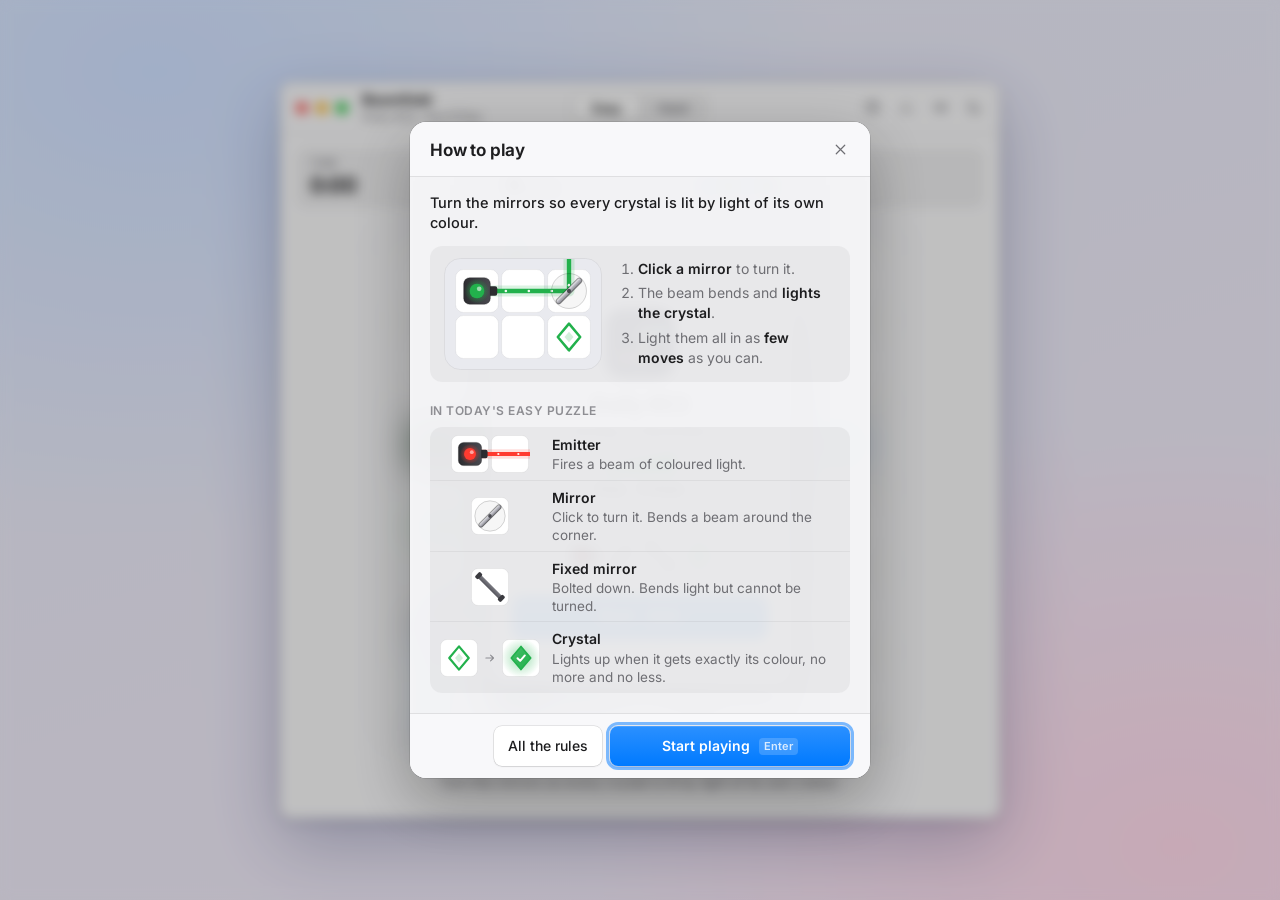
==== commit 4809d719: "New daily puzzles and a layout that fits every screen Easy is now 3 to 8 moves with four kinds of pi" ====
--- a/index.html
+++ b/index.html
@@ -16,8 +16,8 @@
     document.documentElement.dataset.theme = t;
   })();
 </script>
-  <script type="module" crossorigin src="./assets/index-BlYLhgay.js"></script>
-  <link rel="stylesheet" crossorigin href="./assets/index-BGdqRnke.css">
+  <script type="module" crossorigin src="./assets/index-B8aXFCR_.js"></script>
+  <link rel="stylesheet" crossorigin href="./assets/index-C7CtPG_G.css">
   <meta name="description" content="One new light-bending puzzle every day. Turn the mirrors, mix the colours and light every crystal in as few moves as you can. Free, no ads, no sign-up.">
   <link rel="canonical" href="https://pyraco.github.io/beamfold-site/">
   <link rel="manifest" href="./manifest.webmanifest">
--- a/assets/index-C7CtPG_G.css
+++ b/assets/index-C7CtPG_G.css
@@ -0,0 +1 @@
+@font-face{font-family:Inter Variable;font-style:normal;font-display:swap;font-weight:100 900;src:url(./inter-latin-wght-normal-Dx4kXJAl.woff2)format("woff2")}:root{--font:-apple-system, BlinkMacSystemFont, "SF Pro Text", "Inter Variable", "Segoe UI", system-ui, sans-serif;--spring:cubic-bezier(.2, .9, .3, 1.25);--ease:cubic-bezier(.25, .1, .25, 1);--red:#ff3b30;--green:#22b14c;--yellow:#f5a700;--blue:#007aff;--magenta:#c93fdc;--cyan:#12b3c7;--white:#fff;--desk:radial-gradient(1100px 760px at 12% 8%, #cfe0ff 0%, transparent 62%), radial-gradient(1000px 720px at 92% 94%, #ffd9ea 0%, transparent 60%), linear-gradient(160deg, #e6ebf8, #f2e9f7);--win:#f6f6f7;--bar:#f6f6f7d1;--hair:#0000001a;--text:#1d1d1f;--text2:#6e6e73;--text3:#8e8e93;--accent:#007aff;--accent-hi:#2b90ff;--focus:#007aff80;--ctl:#fff;--ctl-edge:#00000024;--ctl-hover:#0000000f;--well:#0000000b;--card:#ffffffd1;--sheet:#f8f8faf0;--sheet-solid:#f8f8fa;--scrim:#00000038;--win-shadow:0 0 0 .5px #00000038, 0 24px 70px #1e285a47, 0 4px 14px #0000001a;--pop-shadow:0 0 0 .5px #0003, 0 22px 60px #0000004d;--lightningcss-light:initial;--lightningcss-dark: ;color-scheme:light}:root[data-theme=dark]{--red:#ff5a50;--green:#32d74b;--yellow:#ffd60a;--blue:#4aa3ff;--magenta:#e667f5;--cyan:#5ce0ef;--white:#fff;--desk:radial-gradient(1100px 760px at 12% 8%, #1a2a5c 0%, transparent 62%), radial-gradient(1000px 720px at 92% 94%, #4a1840 0%, transparent 60%), linear-gradient(160deg, #0b0c14, #100b14);--win:#1e1e20;--bar:#2a2a2dd1;--hair:#ffffff1a;--text:#f5f5f7;--text2:#a1a1a6;--text3:#6e6e73;--accent:#0a84ff;--accent-hi:#3a9bff;--focus:#0a84ffa6;--ctl:#ffffff1c;--ctl-edge:#ffffff12;--ctl-hover:#ffffff1a;--well:#ffffff0f;--card:#2c2c2fcc;--sheet:#28282bf0;--sheet-solid:#28282b;--scrim:#00000080;--win-shadow:0 0 0 .5px #ffffff29, 0 24px 70px #0009;--pop-shadow:0 0 0 .5px #ffffff24, 0 22px 60px #0009;--lightningcss-light: ;--lightningcss-dark:initial;color-scheme:dark}*{box-sizing:border-box}html,body{height:100%;margin:0}body{font:15px/1.45 var(--font);color:var(--text);background:var(--win);-webkit-font-smoothing:antialiased;-webkit-tap-highlight-color:transparent;overflow-x:hidden}button{font:inherit;color:inherit}h1,h2,h3,p{margin:0}[hidden]{display:none!important}#desk{min-height:100vh;background:var(--win);min-height:100dvh;display:flex}.window{width:100%;min-height:100vh;background:var(--win);min-height:100dvh;padding-bottom:env(safe-area-inset-bottom,0px);flex-direction:column;display:flex}.titlebar{min-height:calc(52px + env(safe-area-inset-top,0px));padding:env(safe-area-inset-top,0px) 10px 0 16px;background:var(--bar);border-bottom:.5px solid var(--hair);-webkit-backdrop-filter:saturate(180%)blur(20px);backdrop-filter:saturate(180%)blur(20px);-webkit-user-select:none;user-select:none;flex-wrap:wrap;flex:none;align-items:center;display:flex;position:relative}.lights{gap:8px;margin-right:14px;display:none}.lights i{border-radius:50%;width:12px;height:12px;box-shadow:inset 0 0 0 .5px #0000002e}.lights i:first-child{background:#ff5f57}.lights i:nth-child(2){background:#febc2e}.lights i:nth-child(3){background:#28c840}.title{flex:1;min-width:0;padding:9px 0}.title h1{letter-spacing:-.01em;font-size:15px;font-weight:650;line-height:1.2}.title p{color:var(--text2);white-space:nowrap;text-overflow:ellipsis;font-size:12px;line-height:1.25;overflow:hidden}.toolbar{flex:none;gap:2px;display:flex}.tb{width:36px;height:32px;color:var(--text2);cursor:pointer;transition:background-color .15s, color .15s, transform .15s var(--spring);background:0 0;border:0;border-radius:7px;place-items:center;display:grid}.tb svg{fill:none;stroke:currentColor;stroke-width:1.7px;stroke-linecap:round;stroke-linejoin:round;width:19px;height:19px}.tb:active{background:var(--ctl-hover);transform:scale(.9)}.tb:focus-visible{outline:3px solid var(--focus);outline-offset:1px}.btn:focus-visible{outline:3px solid var(--focus);outline-offset:1px}.switch:focus-visible{outline:3px solid var(--focus);outline-offset:1px}.tb .swap{animation:swap .35s var(--spring);display:grid}@keyframes swap{0%{opacity:0;transform:rotate(-70deg)scale(.5)}}.seg{background:var(--well);-webkit-user-select:none;user-select:none;border-radius:9px;flex:0 0 calc(100% - 6px);grid-template-columns:1fr 1fr;height:32px;margin:0 6px 10px 0;padding:2px;display:grid;position:relative}.seg-thumb{background:var(--ctl);width:calc(50% - 2px);height:calc(100% - 4px);box-shadow:0 0 0 .5px var(--ctl-edge), 0 1px 2.5px #00000029;transition:transform .34s var(--spring);border-radius:7px;position:absolute;top:2px;left:2px}.seg[data-on=hard] .seg-thumb{transform:translate(100%)}.seg button{z-index:1;color:var(--text2);cursor:pointer;background:0 0;border:0;border-radius:7px;padding:0;font-size:13.5px;font-weight:600;transition:color .2s;position:relative}.seg button[aria-selected=true]{color:var(--text)}.seg button.done:after{content:"✓";color:#34c759;margin-left:5px;font-weight:800}.seg button:focus-visible{outline:3px solid var(--focus);outline-offset:-1px}.seg.wide{flex:none;margin:0 0 14px}.stage.switching #board,.stage.switching .cover-card{animation:switch .38s var(--ease) both}@keyframes switch{0%{opacity:0;transform:scale(.97)}}.gauges{background:var(--well);border-radius:11px;flex:none;grid-template-columns:minmax(0,1fr) minmax(0,1fr) minmax(0,1.5fr);margin:14px 16px 0;display:grid}.gauge{min-width:0;padding:8px 14px 9px}.gauge+.gauge{box-shadow:-.5px 0 0 var(--hair)}.label{letter-spacing:.04em;text-transform:uppercase;color:var(--text3);font-size:11px;font-weight:600;display:block}.value{letter-spacing:-.02em;font-variant-numeric:tabular-nums;font-size:22px;font-weight:650;line-height:1.2;display:block}.value small{color:var(--text2);letter-spacing:0;margin-left:5px;font-size:13px;font-weight:500}.value .bump{animation:bump .28s var(--spring);display:inline-block}@keyframes bump{0%{opacity:.4;transform:translateY(-5px)scale(1.18)}}.pips{flex-wrap:wrap;align-items:center;gap:6px;min-height:26.4px;padding-top:3px;display:flex}.pip{border:2px solid var(--c);width:13px;height:13px;transition:background-color .25s, transform .3s var(--spring), box-shadow .25s;background:0 0;border-radius:3px;transform:rotate(45deg)}.pip.on{background:var(--f,var(--c));box-shadow:0 0 8px -1px var(--c);transform:rotate(45deg)scale(1.12)}.stage{flex:1;place-items:center;min-height:0;padding:14px 12px;display:grid;position:relative}#board{touch-action:manipulation;transition:filter .5s var(--ease), opacity .5s var(--ease), transform .5s var(--ease);border-radius:16px;display:block}.stage.veiled #board{filter:blur(16px)saturate(.7);opacity:.55;transform:scale(.985)}.cover{opacity:0;pointer-events:none;transition:opacity .3s var(--ease);place-items:center;padding:16px;display:grid;position:absolute;top:0;bottom:0;left:0;right:0}.stage.veiled .cover{opacity:1;pointer-events:auto}.cover-card{text-align:center;background:var(--card);width:min(100%,300px);box-shadow:var(--pop-shadow);-webkit-backdrop-filter:saturate(180%)blur(28px);backdrop-filter:saturate(180%)blur(28px);transition:transform .45s var(--spring);border-radius:18px;padding:24px 22px 20px;transform:scale(.94)translateY(8px)}.stage.veiled .cover-card{transform:none}.app-icon{border-radius:16px;width:68px;height:68px;margin:0 auto 12px;display:block;box-shadow:0 6px 18px #00000040,0 0 0 .5px #0000004d}.cover-card h2{letter-spacing:-.02em;font-size:22px;font-weight:700}.cover-card .date{color:var(--text2);font-size:14px}.level{color:var(--text2);justify-items:center;gap:6px;margin:14px 0 16px;font-size:13px;display:grid}.level strong{color:var(--text);font-weight:600}.bars{align-items:flex-end;gap:4px;height:18px;display:flex}.bars i{background:var(--hair);border-radius:2px;width:6px}.bars i.on{background:var(--accent)}.bars.easy i.on{background:#34c759}.today{cursor:pointer;letter-spacing:.04em;text-transform:uppercase;color:var(--text3);background:0 0;border:0;border-radius:12px;justify-items:center;gap:7px;margin:-4px auto 16px;padding:0;font-size:11px;font-weight:600;display:grid}.today:focus-visible{outline:3px solid var(--focus);outline-offset:3px}.today-row{transition:transform .15s var(--spring)}.today:active .today-row{transform:scale(.96)}.today-row{background:var(--well);border-radius:12px;gap:5px;padding:6px 8px;display:flex}.today-row canvas{border-radius:8px}.bars i:first-child{height:6px}.bars i:nth-child(2){height:8px}.bars i:nth-child(3){height:10px}.bars i:nth-child(4){height:12px}.bars i:nth-child(5){height:14px}.bars i:nth-child(6){height:16px}.bars i:nth-child(7){height:18px}.fine{color:var(--text3);margin-top:10px;font-size:12px}.big-time{letter-spacing:-.03em;font-variant-numeric:tabular-nums;margin:4px 0 14px;font-size:34px;font-weight:650}.btn{background:var(--ctl);min-height:36px;box-shadow:0 0 0 .5px var(--ctl-edge), 0 .5px 1.5px #00000024;white-space:nowrap;cursor:pointer;transition:transform .15s var(--spring), filter .15s, opacity .2s, background-color .15s;border:0;border-radius:8px;justify-content:center;align-items:center;gap:7px;padding:0 14px;font-size:14px;font-weight:500;display:inline-flex}.btn svg{fill:none;stroke:currentColor;stroke-width:1.8px;stroke-linecap:round;stroke-linejoin:round;flex:none;width:16px;height:16px}.btn:active{filter:brightness(.94);transform:scale(.96)}.btn:disabled{opacity:.4;cursor:default;filter:none;transform:none}.btn.primary{background:linear-gradient(var(--accent-hi), var(--accent));color:#fff;font-weight:600;box-shadow:0 0 0 .5px #0000001f,0 1px 2px #0050c859,inset 0 .5px #ffffff47}.btn.large{border-radius:11px;width:100%;min-height:44px;padding:0 22px;font-size:16px}kbd{font:600 11px/1 var(--font);color:var(--text3);background:var(--well);border-radius:4px;margin-left:2px;padding:3px 5px}.btn.primary kbd{color:#fffc;background:#ffffff2e}.actions{flex:none;justify-content:center;align-items:center;gap:10px;min-height:52px;padding:0 16px 16px;display:flex}.actions.done{animation:rise .4s var(--spring);justify-content:space-between}.actions .goal{color:var(--text2);text-align:center;margin:0;font-size:13.5px;line-height:1.35}@keyframes rise{0%{opacity:0;transform:translateY(8px)}}.summary{min-width:0;line-height:1.3}.summary strong{font-size:15px;font-weight:650;display:block}.summary span{color:var(--text2);font-variant-numeric:tabular-nums;font-size:12.5px}.actions .group{flex:none;gap:8px;display:flex}.scrim{z-index:20;background:var(--scrim);-webkit-backdrop-filter:blur(6px);backdrop-filter:blur(6px);opacity:0;transition:opacity .22s var(--ease);place-items:center;padding:16px;display:grid;position:fixed;top:0;bottom:0;left:0;right:0}.scrim.open{opacity:1}.sheet{width:min(100%,460px);max-height:calc(100vh - 32px);overscroll-behavior:contain;background:var(--sheet);max-height:calc(100dvh - 32px);box-shadow:var(--pop-shadow);-webkit-backdrop-filter:saturate(180%)blur(30px);backdrop-filter:saturate(180%)blur(30px);opacity:0;transition:transform .34s var(--spring), opacity .2s var(--ease);border-radius:16px;outline:none;overflow-y:auto;transform:translateY(14px)scale(.96)}.scrim.open .sheet{opacity:1;transform:none}.sheet-head{z-index:2;background:var(--sheet-solid);border-bottom:.5px solid var(--hair);justify-content:space-between;align-items:center;padding:14px 14px 12px 20px;display:flex;position:sticky;top:0}.sheet-head h2{letter-spacing:-.01em;font-size:17px;font-weight:650}.sheet-body{padding:16px 20px 20px}.sheet-body h3{letter-spacing:.04em;text-transform:uppercase;color:var(--text3);margin:20px 0 8px;font-size:12px;font-weight:600}.sheet-body h3:first-child{margin-top:0}.sheet-body p{color:var(--text2);font-size:14.5px}.sheet-body p strong{color:var(--text);font-weight:600}.lead{font-size:16px;font-weight:500;line-height:1.4;color:var(--text)!important}.demo{background:var(--well);border-radius:12px;align-items:center;gap:16px;margin:12px 0 4px;padding:12px 14px;display:flex}.demo canvas{border-radius:12px;flex:none}.demo ol{color:var(--text2);gap:4px;margin:0;padding-left:20px;font-size:14px;display:grid}.demo ol strong{color:var(--text);font-weight:600}.pieces{background:var(--well);border-radius:12px;margin:0;padding:0;list-style:none}.pieces li{align-items:center;gap:12px;padding:7px 14px 7px 10px;display:flex}.pieces li+li{box-shadow:0 -.5px 0 var(--hair)}.pieces .pic{flex:none;justify-content:center;align-items:center;gap:4px;width:100px;display:flex}.pieces .pic svg{width:14px;height:14px;stroke:var(--text3);fill:none;stroke-width:2px;stroke-linecap:round;stroke-linejoin:round;flex:none}.pieces b{font-size:14px;font-weight:600;display:block}.pieces span{color:var(--text2);font-size:13.5px;line-height:1.35;display:block}.mix{background:var(--well);border-radius:12px;grid-template-columns:auto 1fr;align-items:center;gap:14px;padding:12px 14px;display:grid}.mix canvas{border-radius:12px}.sums{color:var(--text2);gap:7px;font-size:13.5px;display:grid}.sum{align-items:center;gap:6px;display:flex}.dot{background:var(--c);border-radius:50%;flex:none;width:14px;height:14px;box-shadow:inset 0 0 0 .5px #00000040}.sum em{color:var(--text);margin-left:2px;font-style:normal;font-weight:600}.week{grid-template-columns:repeat(7,1fr);gap:5px;margin-top:10px;display:grid}.week div{text-align:center;background:var(--well);color:var(--text2);border-radius:9px;padding:7px 0 6px;font-size:11px;line-height:1.25}.week div b{color:var(--text);font-variant-numeric:tabular-nums;font-size:16px;font-weight:650;display:block}.week div.today{background:var(--accent);color:#ffffffd9}.week div.today b{color:#fff}.modes{background:var(--well);border-radius:12px;margin:10px 0 0;padding:0;list-style:none}.modes li{grid-template-columns:52px 1fr;align-items:baseline;gap:10px;padding:9px 14px;display:grid}.modes li+li{box-shadow:0 -.5px 0 var(--hair)}.modes b{font-size:14px;font-weight:650}.modes span{color:var(--text2);font-size:13.5px;line-height:1.35}.ladder{grid-template-columns:46px repeat(7,1fr);align-items:center;gap:4px;margin-top:8px;display:grid}.ladder b{color:var(--text2);font-size:12.5px;font-weight:600}.ladder b.on{color:var(--text)}.ladder .d{text-align:center;color:var(--text3);font-size:11px}.ladder .d.today{color:var(--text);font-weight:650}.ladder .n{text-align:center;background:var(--well);font-variant-numeric:tabular-nums;color:var(--text2);border-radius:8px;padding:6px 0;font-size:15px;font-weight:650}.ladder .n.on{color:var(--text)}.ladder .n.today{box-shadow:inset 0 0 0 1.5px var(--accent)}.ladder .n.today.on{background:var(--accent);color:#fff;box-shadow:none}.invite{width:100%;min-height:40px;color:var(--accent);white-space:normal;text-align:center;justify-content:center;margin-top:14px;padding:8px 14px;font-weight:600;line-height:1.25}.setting{background:var(--well);border-radius:12px;justify-content:space-between;align-items:center;gap:14px;margin-top:16px;padding:11px 14px;display:flex}.setting b{font-size:14px;font-weight:600;display:block}.setting span{color:var(--text2);font-size:12.5px;display:block}.switch{cursor:pointer;background:#8e8e9373;border:0;border-radius:13px;flex:none;width:44px;height:26px;transition:background-color .22s;position:relative}.switch:after{content:"";width:22px;height:22px;transition:transform .28s var(--spring);background:#fff;border-radius:50%;position:absolute;top:2px;left:2px;box-shadow:0 1px 3px #0000004d}.switch[aria-checked=true]{background:#34c759}.switch[aria-checked=true]:after{transform:translate(18px)}.sheet-foot{justify-content:flex-end;gap:8px;margin-top:18px;display:flex}.sheet-foot.pinned{z-index:2;padding:12px 20px calc(12px + env(safe-area-inset-bottom,0px));background:var(--sheet-solid);border-top:.5px solid var(--hair);margin:0;position:sticky;bottom:0}.sheet-foot.pinned .btn{min-height:40px}.sheet-foot.pinned .btn.primary{flex:1;max-width:240px}.result{text-align:center;padding:26px 20px 20px}.seal{width:64px;height:64px;margin:0 auto 10px;display:block}.seal circle{fill:#34c759;transform-origin:50%;animation:seal .5s var(--spring) both}.seal path{fill:none;stroke:#fff;stroke-width:3.2px;stroke-linecap:round;stroke-linejoin:round;stroke-dasharray:30;stroke-dashoffset:30px;animation:tick .38s .28s var(--ease) forwards}@keyframes seal{0%{opacity:0;transform:scale(.3)}}@keyframes tick{to{stroke-dashoffset:0}}.result h2{letter-spacing:-.02em;font-size:26px;font-weight:700}.result .sub{color:var(--text2);font-size:14px}.tiles{grid-template-columns:repeat(3,1fr);gap:8px;margin:16px 0 0;display:grid}.tiles.four{grid-template-columns:repeat(4,1fr)}.tile{background:var(--well);text-align:center;border-radius:11px;min-width:0;padding:10px 4px 9px}.tile b{letter-spacing:-.02em;font-variant-numeric:tabular-nums;font-size:22px;font-weight:650;line-height:1.2;display:block}.tile span{color:var(--text2);font-size:11.5px;line-height:1.3;display:block}.result .tile{animation:rise .45s var(--spring) both}.result .tile:first-child{animation-delay:.12s}.result .tile:nth-child(2){animation-delay:.19s}.result .tile:nth-child(3){animation-delay:.26s}.squares{flex-wrap:wrap;justify-content:center;gap:4px;max-width:300px;margin:16px auto 0;display:flex}.squares i{width:15px;height:15px;animation:pop .3s var(--spring) both;background:#34c759;border-radius:4px}.squares i.extra{background:#fc0}.squares i.more{width:auto;height:15px;font:600 12px/15px var(--font);color:var(--text2);background:0 0;font-style:normal}@keyframes pop{0%{transform:scale(0)}}.caption{color:var(--text2);margin-top:7px;font-size:12.5px}.next{border-top:.5px solid var(--hair);color:var(--text2);text-align:center;margin-top:16px;padding-top:14px;font-size:13.5px}.next b{color:var(--text);font-variant-numeric:tabular-nums;font-weight:650}.result .row{grid-template-columns:1fr 1.3fr;gap:8px;margin-top:16px;display:grid}.result .row .btn{min-height:40px}.dist{gap:6px;display:grid}.dist-row{color:var(--text2);grid-template-columns:96px 1fr;align-items:center;gap:10px;font-size:13px;display:grid}.dist-bar{color:#fff;text-align:right;font-variant-numeric:tabular-nums;transform-origin:0;min-width:22px;height:20px;animation:grow .5s var(--spring) both;background:#8e8e9373;border-radius:6px;padding:0 7px;font-size:12px;font-weight:650;line-height:20px}.dist-bar.hot{background:var(--accent)}@keyframes grow{0%{opacity:0;transform:scaleX(.1)}}.empty{text-align:center;padding:8px 0 2px}.toast{left:50%;top:calc(64px + env(safe-area-inset-top,0px));z-index:30;background:var(--sheet);color:var(--text);box-shadow:var(--pop-shadow);-webkit-backdrop-filter:saturate(180%)blur(24px);backdrop-filter:saturate(180%)blur(24px);white-space:nowrap;text-overflow:ellipsis;opacity:0;pointer-events:none;max-width:calc(100vw - 24px);transition:opacity .2s, transform .3s var(--spring);border-radius:999px;padding:9px 15px;font-size:13.5px;font-weight:500;position:fixed;overflow:hidden;transform:translate(-50%,-12px)scale(.96)}.toast.show{opacity:1;transform:translate(-50%)}@media (max-width:480px){.demo{flex-direction:column;align-items:stretch;gap:12px}.demo canvas{align-self:center}.mix{grid-template-columns:1fr;justify-items:center}.dist-row{grid-template-columns:88px 1fr}}@media (hover:hover){.tb:hover{background:var(--ctl-hover);color:var(--text)}.btn:hover:not(:disabled){filter:brightness(1.04)}:root[data-theme=dark] .btn:hover:not(:disabled){filter:brightness(1.2)}}@media (min-width:640px) and (min-height:560px){body{background:#dfe5f3}:root[data-theme=dark] body{background:#0b0c14}#desk{background:var(--desk);justify-content:center;align-items:center;padding:24px}.window{width:clamp(580px,80vh,880px);max-width:calc(100vw - 48px);min-height:0;box-shadow:var(--win-shadow);animation:open .5s var(--spring) both;border-radius:12px;overflow:hidden}@keyframes open{0%{opacity:0;transform:scale(.96)}}.lights{display:flex}.titlebar{flex-wrap:nowrap}.title{padding:0}.toolbar{margin-left:auto}.seg{border-radius:8px;flex:none;width:136px;height:28px;margin:0 0 0 -68px;position:absolute;top:12px;left:50%}.seg button{font-size:13px}.seg.wide{width:auto;height:30px;margin:0 0 14px;position:relative;top:auto;left:auto}.tb{border-radius:6px;width:32px;height:28px}.tb svg{width:17px;height:17px}.stage{padding:16px}.actions{min-height:54px;padding-bottom:18px}.toast{top:18px}}@media (max-height:720px){.app-icon{border-radius:11px;width:46px;height:46px;margin-bottom:8px}.cover-card{padding:18px 20px 16px}.cover-card h2{font-size:20px}.level{margin:10px 0 12px}.today{margin-bottom:12px}.fine{margin-top:8px}}@media (orientation:landscape) and (max-height:559px){#desk,.window{height:100vh;height:100dvh;min-height:0}.window{grid-template-rows:auto auto minmax(0,1fr) auto;grid-template-columns:minmax(0,1fr) minmax(250px,300px);padding-bottom:0;display:grid}.stage{padding:8px 10px 8px calc(10px + env(safe-area-inset-left,0px));grid-area:1/1/-1}.titlebar,.gauges,.actions{margin-right:env(safe-area-inset-right,0px);grid-column:2}.titlebar{-webkit-backdrop-filter:none;backdrop-filter:none;background:0 0;border-bottom:0;grid-row:1;min-height:0;padding:2px 8px 0 4px}.title{padding:6px 0}.seg{height:30px;margin:2px 4px 0 0}.gauges{grid-row:2;grid-template-columns:1fr 1fr;margin:10px 12px 0 4px}.gauge{padding:6px 12px 7px}.gauge:nth-child(3){box-shadow:0 -.5px 0 var(--hair);grid-column:1/-1;justify-content:space-between;align-items:center;gap:10px;display:flex}.gauge:nth-child(3) .pips{justify-content:flex-end;min-height:22px;padding-top:0}.value{font-size:20px}.actions{padding:0 12px calc(10px + env(safe-area-inset-bottom,0px)) 4px;flex-wrap:wrap;grid-row:4;gap:8px;min-height:0}.actions .btn{flex:1;padding:0 8px}.actions.done{flex-direction:column;align-items:stretch;gap:8px}.actions.done .group{grid-template-columns:1fr 1.2fr;display:grid}.cover{padding:8px}.cover-card{width:min(100%,290px);padding:14px 18px}.app-icon,.cover-card .fine{display:none}.level{margin:8px 0 10px}.today{margin-bottom:10px}.big-time{margin:2px 0 10px;font-size:28px}.toast{top:10px}.scrim{padding:10px}.sheet{max-height:calc(100vh - 20px);max-height:calc(100dvh - 20px)}.result{padding:14px 20px 0}.seal{display:none}.result h2{font-size:21px}.tiles,.squares,.invite{margin-top:10px}.next{margin-top:10px;padding-top:10px}.result .row{background:var(--sheet-solid);border-top:.5px solid var(--hair);margin:10px -20px 0;padding:10px 20px 12px;position:sticky;bottom:0}}::view-transition-old(root){mix-blend-mode:normal;animation:none}::view-transition-new(root){mix-blend-mode:normal;animation:none}::view-transition-new(root){animation:reveal .55s var(--ease) both}@keyframes reveal{0%{clip-path:circle(0 at var(--vx,50%) var(--vy,0%))}to{clip-path:circle(150vmax at var(--vx,50%) var(--vy,0%))}}@media (prefers-reduced-motion:reduce){*,:before,:after{transition-duration:.01ms!important;animation-duration:.01ms!important;animation-delay:0s!important}}
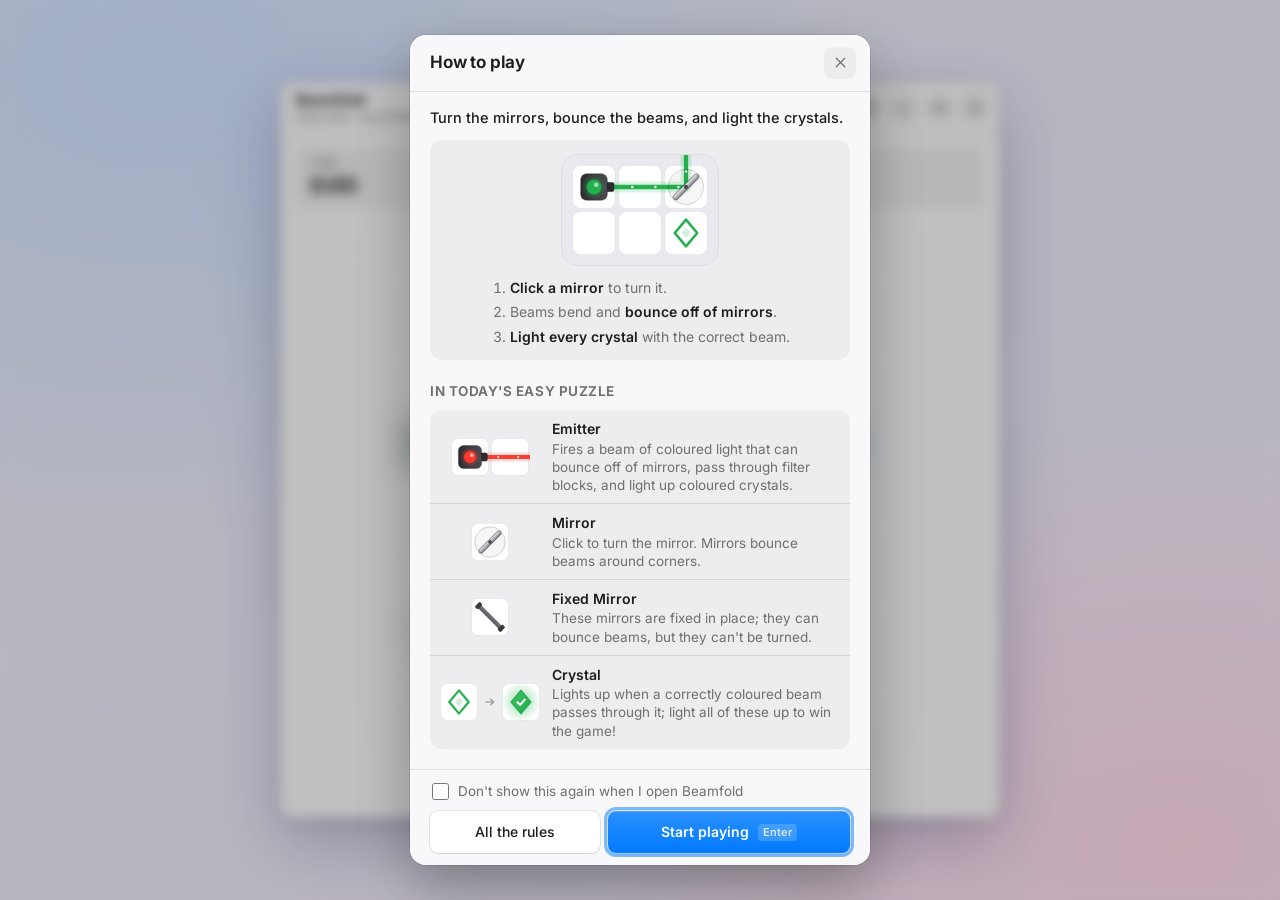
==== commit ad04e256: "Clearer How to play, tinted Easy and Hard, and a tidier title bar How to play opens on every visit u" ====
--- a/index.html
+++ b/index.html
@@ -16,8 +16,8 @@
     document.documentElement.dataset.theme = t;
   })();
 </script>
-  <script type="module" crossorigin src="./assets/index-B8aXFCR_.js"></script>
-  <link rel="stylesheet" crossorigin href="./assets/index-C7CtPG_G.css">
+  <script type="module" crossorigin src="./assets/index-DRT1hx3g.js"></script>
+  <link rel="stylesheet" crossorigin href="./assets/index-BGJeNHdp.css">
   <meta name="description" content="One new light-bending puzzle every day. Turn the mirrors, mix the colours and light every crystal in as few moves as you can. Free, no ads, no sign-up.">
   <link rel="canonical" href="https://pyraco.github.io/beamfold-site/">
   <link rel="manifest" href="./manifest.webmanifest">
@@ -43,13 +43,12 @@
 <div id="desk">
   <main class="window" id="window">
     <header class="titlebar">
-      <div class="lights" aria-hidden="true"><i></i><i></i><i></i></div>
       <div class="title">
         <h1>Beamfold</h1>
         <p id="subtitle">Daily puzzle</p>
       </div>
       <nav class="toolbar" aria-label="Game menu">
-        <button class="tb" data-act="help" title="How to play" aria-label="How to play">
+        <button class="tb" data-act="intro" title="How to play" aria-label="How to play">
           <svg viewBox="0 0 24 24"><circle cx="12" cy="12" r="9"/><path d="M9.4 9.3a2.7 2.7 0 1 1 3.9 2.5c-.8.5-1.3 1-1.3 2"/><circle cx="12" cy="16.9" r=".6" fill="currentColor"/></svg>
         </button>
         <button class="tb" data-act="stats" title="Statistics" aria-label="Statistics">
--- a/assets/index-BGJeNHdp.css
+++ b/assets/index-BGJeNHdp.css
@@ -0,0 +1 @@
+@font-face{font-family:Inter Variable;font-style:normal;font-display:swap;font-weight:100 900;src:url(./inter-latin-wght-normal-Dx4kXJAl.woff2)format("woff2")}:root{--font:-apple-system, BlinkMacSystemFont, "SF Pro Text", "Inter Variable", "Segoe UI", system-ui, sans-serif;--spring:cubic-bezier(.2, .9, .3, 1.25);--ease:cubic-bezier(.25, .1, .25, 1);--red:#ff3b30;--green:#22b14c;--yellow:#f5a700;--blue:#007aff;--magenta:#c93fdc;--cyan:#12b3c7;--white:#fff;--desk:radial-gradient(1100px 760px at 12% 8%, #cfe0ff 0%, transparent 62%), radial-gradient(1000px 720px at 92% 94%, #ffd9ea 0%, transparent 60%), linear-gradient(160deg, #e6ebf8, #f2e9f7);--win:#f6f6f7;--bar:#f6f6f7d1;--hair:#0000001a;--text:#1d1d1f;--text2:#6e6e73;--text3:#8e8e93;--accent:#007aff;--accent-hi:#2b90ff;--focus:#007aff80;--ctl:#fff;--ctl-edge:#00000024;--ctl-hover:#0000000f;--well:#0000000b;--tb-hover:#0000001a;--card:#ffffffd1;--sheet:#f8f8faf0;--sheet-solid:#f8f8fa;--scrim:#00000038;--win-shadow:0 0 0 .5px #00000038, 0 24px 70px #1e285a47, 0 4px 14px #0000001a;--pop-shadow:0 0 0 .5px #0003, 0 22px 60px #0000004d;--easy:#007aff;--easy-bg:#d6e8ff;--easy-ink:#0058c4;--hard:#ff9500;--hard-bg:#ffe3bf;--hard-ink:#a85400;--lightningcss-light:initial;--lightningcss-dark: ;color-scheme:light}:root[data-theme=dark]{--red:#ff5a50;--green:#32d74b;--yellow:#ffd60a;--blue:#4aa3ff;--magenta:#e667f5;--cyan:#5ce0ef;--white:#fff;--desk:radial-gradient(1100px 760px at 12% 8%, #1a2a5c 0%, transparent 62%), radial-gradient(1000px 720px at 92% 94%, #4a1840 0%, transparent 60%), linear-gradient(160deg, #0b0c14, #100b14);--win:#1e1e20;--bar:#2a2a2dd1;--hair:#ffffff1a;--text:#f5f5f7;--text2:#a1a1a6;--text3:#6e6e73;--accent:#0a84ff;--accent-hi:#3a9bff;--focus:#0a84ffa6;--ctl:#ffffff1c;--ctl-edge:#ffffff12;--ctl-hover:#ffffff1a;--well:#ffffff0f;--tb-hover:#ffffff29;--card:#2c2c2fcc;--sheet:#28282bf0;--sheet-solid:#28282b;--scrim:#00000080;--win-shadow:0 0 0 .5px #ffffff29, 0 24px 70px #0009;--pop-shadow:0 0 0 .5px #ffffff24, 0 22px 60px #0009;--easy:#0a84ff;--easy-bg:#1c3f6e;--easy-ink:#9ccbff;--hard:#ff9f0a;--hard-bg:#6b4513;--hard-ink:#ffcf8a;--lightningcss-light: ;--lightningcss-dark:initial;color-scheme:dark}*{box-sizing:border-box}html,body{height:100%;margin:0}body{font:15px/1.45 var(--font);color:var(--text);background:var(--win);-webkit-font-smoothing:antialiased;-webkit-tap-highlight-color:transparent;overflow-x:hidden}button{font:inherit;color:inherit}h1,h2,h3,p{margin:0}[hidden]{display:none!important}#desk{min-height:100vh;background:var(--win);min-height:100dvh;display:flex}.window{width:100%;min-height:100vh;background:var(--win);min-height:100dvh;padding-bottom:env(safe-area-inset-bottom,0px);flex-direction:column;display:flex}.titlebar{min-height:calc(52px + env(safe-area-inset-top,0px));padding:env(safe-area-inset-top,0px) 10px 0 16px;background:var(--bar);border-bottom:.5px solid var(--hair);-webkit-backdrop-filter:saturate(180%)blur(20px);backdrop-filter:saturate(180%)blur(20px);-webkit-user-select:none;user-select:none;flex-wrap:wrap;flex:none;align-items:center;display:flex;position:relative}.title{flex:1;min-width:0;padding:9px 0}.title h1{letter-spacing:-.01em;font-size:15px;font-weight:650;line-height:1.2}.title p{color:var(--text2);white-space:nowrap;text-overflow:ellipsis;font-size:12px;line-height:1.25;overflow:hidden}.toolbar{flex:none;gap:6px;display:flex}.tb{background:var(--well);width:34px;height:34px;color:var(--text2);cursor:pointer;transition:background-color .15s, color .15s, transform .15s var(--spring);border:0;border-radius:9px;flex:none;place-items:center;padding:0;display:grid}.tb svg{fill:none;stroke:currentColor;stroke-width:1.7px;stroke-linecap:round;stroke-linejoin:round;width:19px;height:19px}.tb:active{background:var(--tb-hover);transform:scale(.9)}.tb:focus-visible{outline:3px solid var(--focus);outline-offset:1px}.btn:focus-visible{outline:3px solid var(--focus);outline-offset:1px}.switch:focus-visible{outline:3px solid var(--focus);outline-offset:1px}.tb .swap{animation:swap .35s var(--spring);display:grid}@keyframes swap{0%{opacity:0;transform:rotate(-70deg)scale(.5)}}.seg{background:var(--well);-webkit-user-select:none;user-select:none;border-radius:9px;flex:0 0 calc(100% - 6px);grid-template-columns:1fr 1fr;height:32px;margin:0 6px 10px 0;padding:2px;display:grid;position:relative}.seg-thumb{background:var(--easy-bg);width:calc(50% - 2px);height:calc(100% - 4px);box-shadow:0 0 0 .5px var(--ctl-edge), 0 1px 2.5px #00000029;transition:transform .34s var(--spring), background-color .25s;border-radius:7px;position:absolute;top:2px;left:2px}.seg[data-on=hard] .seg-thumb{background:var(--hard-bg);transform:translate(100%)}.seg button{z-index:1;color:var(--text2);cursor:pointer;background:0 0;border:0;border-radius:7px;padding:0;font-size:13.5px;font-weight:600;transition:color .2s;position:relative}.seg button[aria-selected=true]{color:var(--easy-ink)}.seg button[data-mode=hard][aria-selected=true]{color:var(--hard-ink)}.seg button.done:after{content:"✓";color:#34c759;margin-left:5px;font-weight:800}.seg button:focus-visible{outline:3px solid var(--focus);outline-offset:-1px}.seg.wide{flex:none;margin:0 0 14px}.stage.switching #board,.stage.switching .cover-card{animation:switch .38s var(--ease) both}@keyframes switch{0%{opacity:0;transform:scale(.97)}}.gauges{background:var(--well);border-radius:11px;flex:none;grid-template-columns:minmax(0,1fr) minmax(0,1fr) minmax(0,1.5fr);margin:14px 16px 0;display:grid}.gauge{min-width:0;padding:8px 14px 9px}.gauge+.gauge{box-shadow:-.5px 0 0 var(--hair)}.label{letter-spacing:.04em;text-transform:uppercase;color:var(--text3);font-size:11px;font-weight:600;display:block}.value{letter-spacing:-.02em;font-variant-numeric:tabular-nums;font-size:22px;font-weight:650;line-height:1.2;display:block}.value small{color:var(--text2);letter-spacing:0;margin-left:5px;font-size:13px;font-weight:500}.value .bump{animation:bump .28s var(--spring);display:inline-block}@keyframes bump{0%{opacity:.4;transform:translateY(-5px)scale(1.18)}}.pips{flex-wrap:wrap;align-items:center;gap:6px;min-height:26.4px;padding-top:3px;display:flex}.pip{border:2px solid var(--c);width:13px;height:13px;transition:background-color .25s, transform .3s var(--spring), box-shadow .25s;background:0 0;border-radius:3px;transform:rotate(45deg)}.pip.on{background:var(--f,var(--c));box-shadow:0 0 8px -1px var(--c);transform:rotate(45deg)scale(1.12)}.stage{flex:1;place-items:center;min-height:0;padding:14px 12px;display:grid;position:relative}#board{touch-action:manipulation;transition:filter .5s var(--ease), opacity .5s var(--ease), transform .5s var(--ease);border-radius:16px;display:block}.stage.veiled #board{filter:blur(16px)saturate(.7);opacity:.55;transform:scale(.985)}.cover{opacity:0;pointer-events:none;transition:opacity .3s var(--ease);place-items:center;padding:16px;display:grid;position:absolute;top:0;bottom:0;left:0;right:0}.stage.veiled .cover{opacity:1;pointer-events:auto}.cover-card{text-align:center;background:var(--card);width:min(100%,300px);box-shadow:var(--pop-shadow);-webkit-backdrop-filter:saturate(180%)blur(28px);backdrop-filter:saturate(180%)blur(28px);transition:transform .45s var(--spring);border-radius:18px;padding:24px 22px 20px;transform:scale(.94)translateY(8px)}.stage.veiled .cover-card{transform:none}.app-icon{border-radius:16px;width:68px;height:68px;margin:0 auto 12px;display:block;box-shadow:0 6px 18px #00000040,0 0 0 .5px #0000004d}.cover-card h2{letter-spacing:-.02em;font-size:22px;font-weight:700}.cover-card .date{color:var(--text2);font-size:14px}.level{color:var(--text2);justify-items:center;gap:6px;margin:14px 0 16px;font-size:13px;display:grid}.level strong{color:var(--text);font-weight:600}.bars{align-items:flex-end;gap:4px;height:18px;display:flex}.bars i{background:var(--hair);border-radius:2px;width:6px}.bars i.on{background:var(--hard)}.bars.easy i.on{background:var(--easy)}.today{cursor:pointer;letter-spacing:.04em;text-transform:uppercase;color:var(--text3);background:0 0;border:0;border-radius:12px;justify-items:center;gap:7px;margin:-4px auto 16px;padding:0;font-size:11px;font-weight:600;display:grid}.today:focus-visible{outline:3px solid var(--focus);outline-offset:3px}.today-row{transition:transform .15s var(--spring)}.today:active .today-row{transform:scale(.96)}.today-row{background:var(--well);border-radius:12px;gap:5px;padding:6px 8px;display:flex}.today-row canvas{border-radius:8px}.bars i:first-child{height:6px}.bars i:nth-child(2){height:8px}.bars i:nth-child(3){height:10px}.bars i:nth-child(4){height:12px}.bars i:nth-child(5){height:14px}.bars i:nth-child(6){height:16px}.bars i:nth-child(7){height:18px}.fine{color:var(--text3);margin-top:10px;font-size:12px}.big-time{letter-spacing:-.03em;font-variant-numeric:tabular-nums;margin:4px 0 14px;font-size:34px;font-weight:650}.btn{background:var(--ctl);min-height:36px;box-shadow:0 0 0 .5px var(--ctl-edge), 0 .5px 1.5px #00000024;white-space:nowrap;cursor:pointer;transition:transform .15s var(--spring), filter .15s, opacity .2s, background-color .15s;border:0;border-radius:8px;justify-content:center;align-items:center;gap:7px;padding:0 14px;font-size:14px;font-weight:500;display:inline-flex}.btn svg{fill:none;stroke:currentColor;stroke-width:1.8px;stroke-linecap:round;stroke-linejoin:round;flex:none;width:16px;height:16px}.btn:active{filter:brightness(.94);transform:scale(.96)}.btn:disabled{opacity:.4;cursor:default;filter:none;transform:none}.btn.primary{background:linear-gradient(var(--accent-hi), var(--accent));color:#fff;font-weight:600;box-shadow:0 0 0 .5px #0000001f,0 1px 2px #0050c859,inset 0 .5px #ffffff47}.btn.large{border-radius:11px;width:100%;min-height:44px;padding:0 22px;font-size:16px}kbd{font:600 11px/1 var(--font);color:var(--text3);background:var(--well);border-radius:4px;margin-left:2px;padding:3px 5px}.btn.primary kbd{color:#fffc;background:#ffffff2e}.actions{flex:none;justify-content:center;align-items:center;gap:10px;min-height:52px;padding:0 16px 16px;display:flex}.actions.done{animation:rise .4s var(--spring);justify-content:space-between}.actions .goal{color:var(--text2);text-align:center;margin:0;font-size:13.5px;line-height:1.35}@keyframes rise{0%{opacity:0;transform:translateY(8px)}}.summary{min-width:0;line-height:1.3}.summary strong{font-size:15px;font-weight:650;display:block}.summary span{color:var(--text2);font-variant-numeric:tabular-nums;font-size:12.5px}.actions .group{flex:none;gap:8px;display:flex}.scrim{z-index:20;background:var(--scrim);-webkit-backdrop-filter:blur(6px);backdrop-filter:blur(6px);opacity:0;transition:opacity .22s var(--ease);place-items:center;padding:16px;display:grid;position:fixed;top:0;bottom:0;left:0;right:0}.scrim.open{opacity:1}.sheet{width:min(100%,460px);max-height:calc(100vh - 32px);overscroll-behavior:contain;background:var(--sheet-solid);max-height:calc(100dvh - 32px);box-shadow:var(--pop-shadow);opacity:0;transition:transform .34s var(--spring), opacity .2s var(--ease);border-radius:16px;outline:none;overflow-y:auto;transform:translateY(14px)scale(.96)}.scrim.open .sheet{opacity:1;transform:none}.sheet-head{z-index:2;background:var(--sheet-solid);border-bottom:.5px solid var(--hair);justify-content:space-between;align-items:center;padding:12px 14px 12px 20px;display:flex;position:sticky;top:0}.sheet-head h2{letter-spacing:-.01em;font-size:17px;font-weight:650}.sheet-body{padding:16px 20px 20px}.sheet-body h3{letter-spacing:.04em;text-transform:uppercase;color:var(--text2);margin:22px 0 9px;font-size:13.5px;font-weight:650}.sheet-body h3:first-child{margin-top:0}.sheet-body p{color:var(--text2);font-size:14.5px}.sheet-body p strong{color:var(--text);font-weight:600}.lead{text-wrap:balance;font-size:16px;font-weight:500;line-height:1.4;color:var(--text)!important}.demo{background:var(--well);border-radius:12px;flex-direction:column;align-items:center;gap:12px;margin:12px 0 4px;padding:14px 14px 13px;display:flex}.demo canvas{border-radius:12px;flex:none}.demo ol{color:var(--text2);gap:4px;margin:0;padding-left:20px;font-size:14px;display:grid}.demo ol li{text-wrap:balance}.demo ol strong{color:var(--text);white-space:nowrap;font-weight:600}.pieces{background:var(--well);border-radius:12px;margin:0;padding:0;list-style:none}.pieces li{align-items:center;gap:12px;padding:9px 14px 9px 10px;display:flex}.pieces li+li{border-top:1px solid var(--hair)}.pieces .pic{flex:none;justify-content:center;align-items:center;gap:4px;width:100px;display:flex}.pieces .pic svg{width:14px;height:14px;stroke:var(--text3);fill:none;stroke-width:2px;stroke-linecap:round;stroke-linejoin:round;flex:none}.pieces b{font-size:14px;font-weight:600;display:block}.pieces span{color:var(--text2);font-size:13.5px;line-height:1.35;display:block}.mix{background:var(--well);border-radius:12px;grid-template-columns:auto 1fr;align-items:center;gap:14px;padding:12px 14px;display:grid}.mix canvas{border-radius:12px}.sums{color:var(--text2);gap:7px;font-size:13.5px;display:grid}.sum{align-items:center;gap:6px;display:flex}.dot{background:var(--c);border-radius:50%;flex:none;width:14px;height:14px;box-shadow:inset 0 0 0 .5px #00000040}.sum em{color:var(--text);margin-left:2px;font-style:normal;font-weight:600}.modes{gap:8px;margin:10px 0 0;padding:0;list-style:none;display:grid}.modes li{background:var(--easy-bg);color:var(--easy-ink);border-radius:12px;padding:10px 14px 11px}.modes li.hard{background:var(--hard-bg);color:var(--hard-ink)}.modes b{font-size:14px;font-weight:700;line-height:1.35;display:block}.modes span{color:var(--text);font-size:13.5px;line-height:1.35;display:block}.invite{width:100%;min-height:40px;color:var(--accent);white-space:normal;text-align:center;justify-content:center;margin-top:14px;padding:8px 14px;font-weight:600;line-height:1.25}.setting{background:var(--well);border-radius:12px;justify-content:space-between;align-items:center;gap:14px;margin-top:16px;padding:11px 14px;display:flex}.setting b{font-size:14px;font-weight:600;display:block}.setting span{color:var(--text2);font-size:12.5px;display:block}.switch{cursor:pointer;background:#8e8e9373;border:0;border-radius:13px;flex:none;width:44px;height:26px;transition:background-color .22s;position:relative}.switch:after{content:"";width:22px;height:22px;transition:transform .28s var(--spring);background:#fff;border-radius:50%;position:absolute;top:2px;left:2px;box-shadow:0 1px 3px #0000004d}.switch[aria-checked=true]{background:#34c759}.switch[aria-checked=true]:after{transform:translate(18px)}.sheet-foot{justify-content:flex-end;gap:8px;margin-top:18px;display:flex}.sheet-foot.pinned{z-index:2;padding:12px 20px calc(12px + env(safe-area-inset-bottom,0px));background:var(--sheet-solid);border-top:.5px solid var(--hair);flex-wrap:wrap;margin:0;position:sticky;bottom:0}.sheet-foot.pinned .btn{flex:1;min-height:42px}.sheet-foot.pinned .btn.primary{flex:1.5}.check{color:var(--text2);cursor:pointer;-webkit-user-select:none;user-select:none;flex:0 0 100%;align-items:center;gap:9px;padding:0 2px 2px;font-size:13.5px;display:flex}.check input{width:17px;height:17px;accent-color:var(--accent);cursor:pointer;flex:none;margin:0}.check input:focus-visible{outline:3px solid var(--focus);outline-offset:2px}.result{text-align:center;padding:26px 20px 20px;position:relative}.tb.corner{z-index:1;position:absolute;top:12px;right:12px}.seal{width:64px;height:64px;margin:0 auto 10px;display:block}.seal circle{fill:#34c759;transform-origin:50%;animation:seal .5s var(--spring) both}.seal path{fill:none;stroke:#fff;stroke-width:3.2px;stroke-linecap:round;stroke-linejoin:round;stroke-dasharray:30;stroke-dashoffset:30px;animation:tick .38s .28s var(--ease) forwards}@keyframes seal{0%{opacity:0;transform:scale(.3)}}@keyframes tick{to{stroke-dashoffset:0}}.result h2{letter-spacing:-.02em;font-size:26px;font-weight:700}.result .sub{color:var(--text2);font-size:14px}.tiles{grid-template-columns:repeat(3,1fr);gap:8px;margin:16px 0 0;display:grid}.tiles.four{grid-template-columns:repeat(4,1fr)}.tile{background:var(--well);text-align:center;border-radius:11px;min-width:0;padding:10px 4px 9px}.tile b{letter-spacing:-.02em;font-variant-numeric:tabular-nums;font-size:22px;font-weight:650;line-height:1.2;display:block}.tile span{color:var(--text2);font-size:11.5px;line-height:1.3;display:block}.result .tile{animation:rise .45s var(--spring) both}.result .tile:first-child{animation-delay:.12s}.result .tile:nth-child(2){animation-delay:.19s}.result .tile:nth-child(3){animation-delay:.26s}.squares{flex-wrap:wrap;justify-content:center;gap:4px;max-width:300px;margin:16px auto 0;display:flex}.squares i{width:15px;height:15px;animation:pop .3s var(--spring) both;background:#34c759;border-radius:4px}.squares i.extra{background:#fc0}.squares i.more{width:auto;height:15px;font:600 12px/15px var(--font);color:var(--text2);background:0 0;font-style:normal}@keyframes pop{0%{transform:scale(0)}}.caption{color:var(--text2);margin-top:7px;font-size:12.5px}.next{border-top:.5px solid var(--hair);color:var(--text2);text-align:center;margin-top:16px;padding-top:14px;font-size:13.5px}.next b{color:var(--text);font-variant-numeric:tabular-nums;font-weight:650}.result .row{grid-template-columns:1fr 1.3fr;gap:8px;margin-top:16px;display:grid}.result .row .btn{min-height:40px}.dist{gap:6px;display:grid}.dist-row{color:var(--text2);grid-template-columns:96px 1fr;align-items:center;gap:10px;font-size:13px;display:grid}.dist-bar{color:#fff;text-align:right;font-variant-numeric:tabular-nums;transform-origin:0;min-width:22px;height:20px;animation:grow .5s var(--spring) both;background:#8e8e9373;border-radius:6px;padding:0 7px;font-size:12px;font-weight:650;line-height:20px}.dist-bar.hot{background:var(--accent)}@keyframes grow{0%{opacity:0;transform:scaleX(.1)}}.empty{text-align:center;padding:8px 0 2px}.toast{left:50%;top:calc(64px + env(safe-area-inset-top,0px));z-index:30;background:var(--sheet);color:var(--text);box-shadow:var(--pop-shadow);-webkit-backdrop-filter:saturate(180%)blur(24px);backdrop-filter:saturate(180%)blur(24px);white-space:nowrap;text-overflow:ellipsis;opacity:0;pointer-events:none;max-width:calc(100vw - 24px);transition:opacity .2s, transform .3s var(--spring);border-radius:999px;padding:9px 15px;font-size:13.5px;font-weight:500;position:fixed;overflow:hidden;transform:translate(-50%,-12px)scale(.96)}.toast.show{opacity:1;transform:translate(-50%)}@media (max-width:480px){.mix{grid-template-columns:1fr;justify-items:center}.dist-row{grid-template-columns:88px 1fr}}@media (hover:hover){.tb:hover{background:var(--tb-hover);color:var(--text)}.btn:hover:not(:disabled){filter:brightness(1.04)}:root[data-theme=dark] .btn:hover:not(:disabled){filter:brightness(1.2)}}@media (min-width:640px) and (min-height:560px){body{background:#dfe5f3}:root[data-theme=dark] body{background:#0b0c14}#desk{background:var(--desk);justify-content:center;align-items:center;padding:24px}.window{width:clamp(580px,80vh,880px);max-width:calc(100vw - 48px);min-height:0;box-shadow:var(--win-shadow);animation:open .5s var(--spring) both;border-radius:12px;overflow:hidden}@keyframes open{0%{opacity:0;transform:scale(.96)}}.titlebar{flex-wrap:nowrap}.title{padding:0}.toolbar{margin-left:auto}.seg{border-radius:8px;flex:none;width:136px;height:28px;margin:0 0 0 -68px;position:absolute;top:12px;left:50%}.seg button{font-size:13px}.seg.wide{width:auto;height:30px;margin:0 0 14px;position:relative;top:auto;left:auto}.tb{border-radius:8px;width:30px;height:30px}.tb svg{width:17px;height:17px}.sheet .tb{width:32px;height:32px}.stage{padding:16px}.actions{min-height:54px;padding-bottom:18px}.toast{top:18px}}@media (max-height:720px){.app-icon{border-radius:11px;width:46px;height:46px;margin-bottom:8px}.cover-card{padding:18px 20px 16px}.cover-card h2{font-size:20px}.level{margin:10px 0 12px}.today{margin-bottom:12px}.fine{margin-top:8px}}@media (orientation:landscape) and (max-height:559px){#desk,.window{height:100vh;height:100dvh;min-height:0}.window{grid-template-rows:auto auto minmax(0,1fr) auto;grid-template-columns:minmax(0,1fr) minmax(250px,300px);padding-bottom:0;display:grid}.stage{padding:8px 10px 8px calc(10px + env(safe-area-inset-left,0px));grid-area:1/1/-1}.titlebar,.gauges,.actions{margin-right:env(safe-area-inset-right,0px);grid-column:2}.titlebar{-webkit-backdrop-filter:none;backdrop-filter:none;background:0 0;border-bottom:0;grid-row:1;min-height:0;padding:2px 8px 0 4px}.title{padding:6px 0}.seg{height:30px;margin:2px 4px 0 0}.gauges{grid-row:2;grid-template-columns:1fr 1fr;margin:10px 12px 0 4px}.gauge{padding:6px 12px 7px}.gauge:nth-child(3){box-shadow:0 -.5px 0 var(--hair);grid-column:1/-1;justify-content:space-between;align-items:center;gap:10px;display:flex}.gauge:nth-child(3) .pips{justify-content:flex-end;min-height:22px;padding-top:0}.value{font-size:20px}.actions{padding:0 12px calc(10px + env(safe-area-inset-bottom,0px)) 4px;flex-wrap:wrap;grid-row:4;gap:8px;min-height:0}.actions .btn{flex:1;padding:0 8px}.actions.done{flex-direction:column;align-items:stretch;gap:8px}.actions.done .group{grid-template-columns:1fr 1.2fr;display:grid}.cover{padding:8px}.cover-card{width:min(100%,290px);padding:14px 18px}.app-icon,.cover-card .fine{display:none}.level{margin:8px 0 10px}.today{margin-bottom:10px}.big-time{margin:2px 0 10px;font-size:28px}.toast{top:10px}.scrim{padding:10px}.sheet{max-height:calc(100vh - 20px);max-height:calc(100dvh - 20px)}.result{padding:14px 20px 0}.seal{display:none}.result h2{font-size:21px}.tiles,.squares,.invite{margin-top:10px}.next{margin-top:10px;padding-top:10px}.result .row{background:var(--sheet-solid);border-top:.5px solid var(--hair);margin:10px -20px 0;padding:10px 20px 12px;position:sticky;bottom:0}}::view-transition-old(root){mix-blend-mode:normal;animation:none}::view-transition-new(root){mix-blend-mode:normal;animation:none}::view-transition-new(root){animation:reveal .55s var(--ease) both}@keyframes reveal{0%{clip-path:circle(0 at var(--vx,50%) var(--vy,0%))}to{clip-path:circle(150vmax at var(--vx,50%) var(--vy,0%))}}@media (prefers-reduced-motion:reduce){*,:before,:after{transition-duration:.01ms!important;animation-duration:.01ms!important;animation-delay:0s!important}}
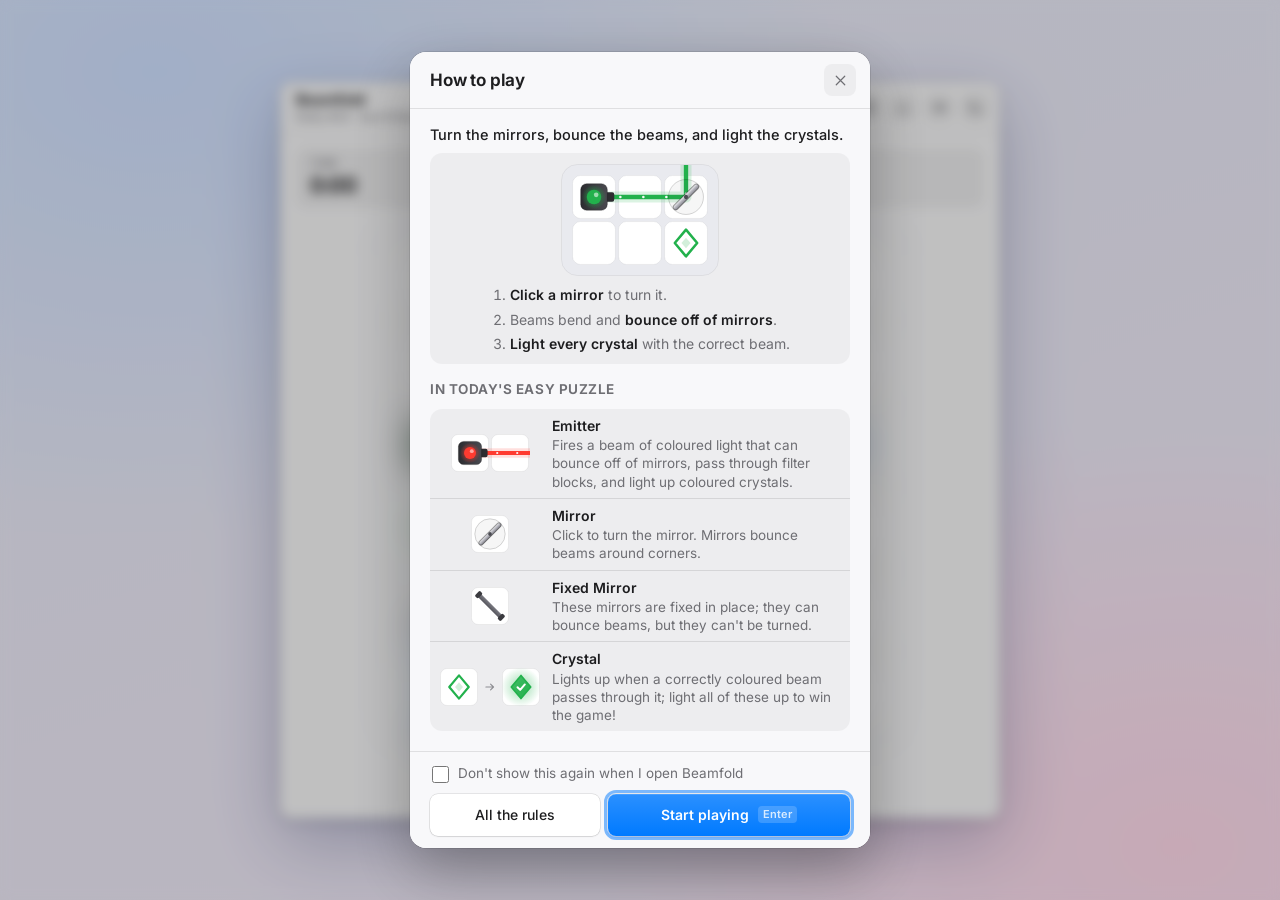
==== commit 6a9b710e: "Add Free Play: 200 levels in four tiers A third tab beside Easy and Hard with 200 fixed levels (Easy" ====
--- a/index.html
+++ b/index.html
@@ -16,8 +16,8 @@
     document.documentElement.dataset.theme = t;
   })();
 </script>
-  <script type="module" crossorigin src="./assets/index-DRT1hx3g.js"></script>
-  <link rel="stylesheet" crossorigin href="./assets/index-BGJeNHdp.css">
+  <script type="module" crossorigin src="./assets/index-D5iLZ8Ym.js"></script>
+  <link rel="stylesheet" crossorigin href="./assets/index-DkbfNLNv.css">
   <meta name="description" content="One new light-bending puzzle every day. Turn the mirrors, mix the colours and light every crystal in as few moves as you can. Free, no ads, no sign-up.">
   <link rel="canonical" href="https://pyraco.github.io/beamfold-site/">
   <link rel="manifest" href="./manifest.webmanifest">
@@ -57,10 +57,11 @@
         <button class="tb" data-act="sound" id="tb-sound" title="Sound" aria-label="Sound" aria-pressed="true"></button>
         <button class="tb" data-act="theme" id="tb-theme" title="Switch appearance" aria-label="Switch between light and dark"></button>
       </nav>
-      <div class="seg" id="seg" role="tablist" aria-label="Difficulty">
+      <div class="seg" id="seg" role="tablist" aria-label="Puzzle">
         <i class="seg-thumb" aria-hidden="true"></i>
         <button role="tab" data-act="mode" data-mode="easy" aria-selected="false">Easy</button>
         <button role="tab" data-act="mode" data-mode="hard" aria-selected="false">Hard</button>
+        <button role="tab" data-act="mode" data-mode="free" aria-selected="false">Free Play</button>
       </div>
     </header>
 
--- a/assets/index-DkbfNLNv.css
+++ b/assets/index-DkbfNLNv.css
@@ -0,0 +1 @@
+@font-face{font-family:Inter Variable;font-style:normal;font-display:swap;font-weight:100 900;src:url(./inter-latin-wght-normal-Dx4kXJAl.woff2)format("woff2")}:root{--font:-apple-system, BlinkMacSystemFont, "SF Pro Text", "Inter Variable", "Segoe UI", system-ui, sans-serif;--spring:cubic-bezier(.2, .9, .3, 1.25);--ease:cubic-bezier(.25, .1, .25, 1);--red:#ff3b30;--green:#22b14c;--yellow:#f5a700;--blue:#007aff;--magenta:#c93fdc;--cyan:#12b3c7;--white:#fff;--desk:radial-gradient(1100px 760px at 12% 8%, #cfe0ff 0%, transparent 62%), radial-gradient(1000px 720px at 92% 94%, #ffd9ea 0%, transparent 60%), linear-gradient(160deg, #e6ebf8, #f2e9f7);--win:#f6f6f7;--bar:#f6f6f7d1;--hair:#0000001a;--text:#1d1d1f;--text2:#6e6e73;--text3:#8e8e93;--accent:#007aff;--accent-hi:#2b90ff;--focus:#007aff80;--ctl:#fff;--ctl-edge:#00000024;--ctl-hover:#0000000f;--well:#0000000b;--tb-hover:#0000001a;--card:#ffffffd1;--sheet:#f8f8faf0;--sheet-solid:#f8f8fa;--scrim:#00000038;--win-shadow:0 0 0 .5px #00000038, 0 24px 70px #1e285a47, 0 4px 14px #0000001a;--pop-shadow:0 0 0 .5px #0003, 0 22px 60px #0000004d;--easy:#007aff;--easy-bg:#d6e8ff;--easy-ink:#0058c4;--hard:#ff9500;--hard-bg:#ffe3bf;--hard-ink:#a85400;--free:#af52de;--free-bg:#ecdcf9;--free-ink:#7a2aa8;--solved-bg:#34c75933;--solved-ink:#1a7a36;--lightningcss-light:initial;--lightningcss-dark: ;color-scheme:light}:root[data-theme=dark]{--red:#ff5a50;--green:#32d74b;--yellow:#ffd60a;--blue:#4aa3ff;--magenta:#e667f5;--cyan:#5ce0ef;--white:#fff;--desk:radial-gradient(1100px 760px at 12% 8%, #1a2a5c 0%, transparent 62%), radial-gradient(1000px 720px at 92% 94%, #4a1840 0%, transparent 60%), linear-gradient(160deg, #0b0c14, #100b14);--win:#1e1e20;--bar:#2a2a2dd1;--hair:#ffffff1a;--text:#f5f5f7;--text2:#a1a1a6;--text3:#6e6e73;--accent:#0a84ff;--accent-hi:#3a9bff;--focus:#0a84ffa6;--ctl:#ffffff1c;--ctl-edge:#ffffff12;--ctl-hover:#ffffff1a;--well:#ffffff0f;--tb-hover:#ffffff29;--card:#2c2c2fcc;--sheet:#28282bf0;--sheet-solid:#28282b;--scrim:#00000080;--win-shadow:0 0 0 .5px #ffffff29, 0 24px 70px #0009;--pop-shadow:0 0 0 .5px #ffffff24, 0 22px 60px #0009;--easy:#0a84ff;--easy-bg:#1c3f6e;--easy-ink:#9ccbff;--hard:#ff9f0a;--hard-bg:#6b4513;--hard-ink:#ffcf8a;--free:#bf5af2;--free-bg:#4f2a6e;--free-ink:#e6c2ff;--solved-bg:#32d74b38;--solved-ink:#86e89b;--lightningcss-light: ;--lightningcss-dark:initial;color-scheme:dark}*{box-sizing:border-box}html,body{height:100%;margin:0}body{font:15px/1.45 var(--font);color:var(--text);background:var(--win);-webkit-font-smoothing:antialiased;-webkit-tap-highlight-color:transparent;overflow-x:hidden}button{font:inherit;color:inherit}h1,h2,h3,p{margin:0}[hidden]{display:none!important}#desk{min-height:100vh;background:var(--win);min-height:100dvh;display:flex}.window{width:100%;min-height:100vh;background:var(--win);min-height:100dvh;padding-bottom:env(safe-area-inset-bottom,0px);flex-direction:column;display:flex}.titlebar{min-height:calc(52px + env(safe-area-inset-top,0px));padding:env(safe-area-inset-top,0px) 10px 0 16px;background:var(--bar);border-bottom:.5px solid var(--hair);-webkit-backdrop-filter:saturate(180%)blur(20px);backdrop-filter:saturate(180%)blur(20px);-webkit-user-select:none;user-select:none;flex-wrap:wrap;flex:none;align-items:center;display:flex;position:relative}.title{flex:1;min-width:0;padding:9px 0}.title h1{letter-spacing:-.01em;font-size:15px;font-weight:650;line-height:1.2}.title p{color:var(--text2);white-space:nowrap;text-overflow:ellipsis;font-size:12px;line-height:1.25;overflow:hidden}.toolbar{flex:none;gap:6px;display:flex}.tb{background:var(--well);width:34px;height:34px;color:var(--text2);cursor:pointer;transition:background-color .15s, color .15s, transform .15s var(--spring);border:0;border-radius:9px;flex:none;place-items:center;padding:0;display:grid}.tb svg{fill:none;stroke:currentColor;stroke-width:1.7px;stroke-linecap:round;stroke-linejoin:round;width:19px;height:19px}.tb:active{background:var(--tb-hover);transform:scale(.9)}.tb:focus-visible{outline:3px solid var(--focus);outline-offset:1px}.btn:focus-visible{outline:3px solid var(--focus);outline-offset:1px}.switch:focus-visible{outline:3px solid var(--focus);outline-offset:1px}.tb .swap{animation:swap .35s var(--spring);display:grid}@keyframes swap{0%{opacity:0;transform:rotate(-70deg)scale(.5)}}.seg{--n:3;grid-template-columns:repeat(var(--n), minmax(0, 1fr));background:var(--well);-webkit-user-select:none;user-select:none;border-radius:9px;flex:0 0 calc(100% - 6px);height:32px;margin:0 6px 10px 0;padding:2px;display:grid;position:relative}.seg-thumb{width:calc((100% - 4px) / var(--n));background:var(--easy-bg);height:calc(100% - 4px);box-shadow:0 0 0 .5px var(--ctl-edge), 0 1px 2.5px #00000029;transition:transform .34s var(--spring), background-color .25s;border-radius:7px;position:absolute;top:2px;left:2px}.seg[data-on=hard] .seg-thumb{background:var(--hard-bg);transform:translate(100%)}.seg button{z-index:1;color:var(--text2);cursor:pointer;background:0 0;border:0;border-radius:7px;padding:0;font-size:13.5px;font-weight:600;transition:color .2s;position:relative}.seg button[aria-selected=true]{color:var(--easy-ink)}.seg button[data-mode=hard][aria-selected=true]{color:var(--hard-ink)}.seg[data-on=free] .seg-thumb{background:var(--free-bg);transform:translate(200%)}.seg button[data-mode=free][aria-selected=true]{color:var(--free-ink)}.seg button.done:after{content:"✓";color:#34c759;margin-left:5px;font-weight:800}.seg button:focus-visible{outline:3px solid var(--focus);outline-offset:-1px}.seg.wide{flex:none;margin:0 0 14px}.seg.tiers{--n:4}.seg.tiers .seg-thumb{background:var(--free-bg)}.seg.tiers[data-on=easy] .seg-thumb{transform:none}.seg.tiers[data-on=medium] .seg-thumb{transform:translate(100%)}.seg.tiers[data-on=hard] .seg-thumb{transform:translate(200%)}.seg.tiers[data-on=extra] .seg-thumb{transform:translate(300%)}.seg.tiers button{white-space:nowrap}.seg.tiers button[aria-selected=true]{color:var(--free-ink)}.stage.switching #board,.stage.switching .cover-card{animation:switch .38s var(--ease) both}@keyframes switch{0%{opacity:0;transform:scale(.97)}}.gauges{background:var(--well);border-radius:11px;flex:none;grid-template-columns:minmax(0,1fr) minmax(0,1fr) minmax(0,1.5fr);margin:14px 16px 0;display:grid}.gauge{min-width:0;padding:8px 14px 9px}.gauge+.gauge{box-shadow:-.5px 0 0 var(--hair)}.label{letter-spacing:.04em;text-transform:uppercase;color:var(--text3);font-size:11px;font-weight:600;display:block}.value{letter-spacing:-.02em;font-variant-numeric:tabular-nums;font-size:22px;font-weight:650;line-height:1.2;display:block}.value small{color:var(--text2);letter-spacing:0;margin-left:5px;font-size:13px;font-weight:500}.value .bump{animation:bump .28s var(--spring);display:inline-block}@keyframes bump{0%{opacity:.4;transform:translateY(-5px)scale(1.18)}}.pips{flex-wrap:wrap;align-items:center;gap:6px;min-height:26.4px;padding-top:3px;display:flex}.pip{border:2px solid var(--c);width:13px;height:13px;transition:background-color .25s, transform .3s var(--spring), box-shadow .25s;background:0 0;border-radius:3px;transform:rotate(45deg)}.pip.on{background:var(--f,var(--c));box-shadow:0 0 8px -1px var(--c);transform:rotate(45deg)scale(1.12)}.stage{flex:1;place-items:center;min-height:0;padding:14px 12px;display:grid;position:relative}#board{touch-action:manipulation;transition:filter .5s var(--ease), opacity .5s var(--ease), transform .5s var(--ease);border-radius:16px;display:block}.stage.veiled #board{filter:blur(16px)saturate(.7);opacity:.55;transform:scale(.985)}.cover{opacity:0;pointer-events:none;transition:opacity .3s var(--ease);place-items:center;padding:16px;display:grid;position:absolute;top:0;bottom:0;left:0;right:0}.stage.veiled .cover{opacity:1;pointer-events:auto}.cover-card{text-align:center;background:var(--card);width:min(100%,300px);box-shadow:var(--pop-shadow);-webkit-backdrop-filter:saturate(180%)blur(28px);backdrop-filter:saturate(180%)blur(28px);transition:transform .45s var(--spring);border-radius:18px;padding:24px 22px 20px;transform:scale(.94)translateY(8px)}.stage.veiled .cover-card{transform:none}.app-icon{border-radius:16px;width:68px;height:68px;margin:0 auto 12px;display:block;box-shadow:0 6px 18px #00000040,0 0 0 .5px #0000004d}.cover-card h2{letter-spacing:-.02em;font-size:22px;font-weight:700}.cover-card .date{color:var(--text2);font-size:14px}.level{color:var(--text2);justify-items:center;gap:6px;margin:14px 0 16px;font-size:13px;display:grid}.level strong{color:var(--text);font-weight:600}.bars{align-items:flex-end;gap:4px;height:18px;display:flex}.bars i{background:var(--hair);border-radius:2px;width:6px}.bars i.on{background:var(--hard)}.bars.easy i.on{background:var(--easy)}.bars.free i.on{background:var(--free)}.pair{grid-template-columns:1fr 1.55fr;gap:8px;display:grid}.pair .btn.large{padding:0 8px}.today{cursor:pointer;letter-spacing:.04em;text-transform:uppercase;color:var(--text3);background:0 0;border:0;border-radius:12px;justify-items:center;gap:7px;margin:-4px auto 16px;padding:0;font-size:11px;font-weight:600;display:grid}.today:focus-visible{outline:3px solid var(--focus);outline-offset:3px}.today-row{transition:transform .15s var(--spring)}.today:active .today-row{transform:scale(.96)}.today-row{background:var(--well);border-radius:12px;gap:5px;padding:6px 8px;display:flex}.today-row canvas{border-radius:8px}.bars i:first-child{height:6px}.bars i:nth-child(2){height:8px}.bars i:nth-child(3){height:10px}.bars i:nth-child(4){height:12px}.bars i:nth-child(5){height:14px}.bars i:nth-child(6){height:16px}.bars i:nth-child(7){height:18px}.fine{color:var(--text3);margin-top:10px;font-size:12px}.big-time{letter-spacing:-.03em;font-variant-numeric:tabular-nums;margin:4px 0 14px;font-size:34px;font-weight:650}.btn{background:var(--ctl);min-height:36px;box-shadow:0 0 0 .5px var(--ctl-edge), 0 .5px 1.5px #00000024;white-space:nowrap;cursor:pointer;transition:transform .15s var(--spring), filter .15s, opacity .2s, background-color .15s;border:0;border-radius:8px;justify-content:center;align-items:center;gap:7px;padding:0 14px;font-size:14px;font-weight:500;display:inline-flex}.btn svg{fill:none;stroke:currentColor;stroke-width:1.8px;stroke-linecap:round;stroke-linejoin:round;flex:none;width:16px;height:16px}.btn:active{filter:brightness(.94);transform:scale(.96)}.btn:disabled{opacity:.4;cursor:default;filter:none;transform:none}.btn.primary{background:linear-gradient(var(--accent-hi), var(--accent));color:#fff;font-weight:600;box-shadow:0 0 0 .5px #0000001f,0 1px 2px #0050c859,inset 0 .5px #ffffff47}.btn.large{border-radius:11px;width:100%;min-height:44px;padding:0 22px;font-size:16px}kbd{font:600 11px/1 var(--font);color:var(--text3);background:var(--well);border-radius:4px;margin-left:2px;padding:3px 5px}.btn.primary kbd{color:#fffc;background:#ffffff2e}.actions{flex:none;justify-content:center;align-items:center;gap:10px;min-height:52px;padding:0 16px 16px;display:flex}.actions.done{animation:rise .4s var(--spring);justify-content:space-between}.actions .goal{color:var(--text2);text-align:center;margin:0;font-size:13.5px;line-height:1.35}@keyframes rise{0%{opacity:0;transform:translateY(8px)}}.summary{min-width:0;line-height:1.3}.summary strong{font-size:15px;font-weight:650;display:block}.summary span{color:var(--text2);font-variant-numeric:tabular-nums;font-size:12.5px}.actions .group{flex:none;gap:8px;display:flex}.scrim{z-index:20;background:var(--scrim);-webkit-backdrop-filter:blur(6px);backdrop-filter:blur(6px);opacity:0;transition:opacity .22s var(--ease);place-items:center;padding:16px;display:grid;position:fixed;top:0;bottom:0;left:0;right:0}.scrim.open{opacity:1}.sheet{width:min(100%,460px);max-height:calc(100vh - 32px);overscroll-behavior:contain;background:var(--sheet-solid);max-height:calc(100dvh - 32px);box-shadow:var(--pop-shadow);opacity:0;transition:transform .34s var(--spring), opacity .2s var(--ease);border-radius:16px;outline:none;overflow-y:auto;transform:translateY(14px)scale(.96)}.scrim.open .sheet{opacity:1;transform:none}.sheet-head{z-index:2;background:var(--sheet-solid);border-bottom:.5px solid var(--hair);justify-content:space-between;align-items:center;padding:12px 14px 12px 20px;display:flex;position:sticky;top:0}.sheet-head h2{letter-spacing:-.01em;font-size:17px;font-weight:650}.sheet-body{padding:16px 20px 20px}.sheet-body h3{letter-spacing:.04em;text-transform:uppercase;color:var(--text2);margin:22px 0 9px;font-size:13.5px;font-weight:650}.sheet-body h3:first-child{margin-top:0}.sheet-body p{color:var(--text2);font-size:14.5px}.sheet-body p strong{color:var(--text);font-weight:600}.lead{text-wrap:balance;font-size:16px;font-weight:500;line-height:1.4;color:var(--text)!important}.demo{background:var(--well);border-radius:12px;flex-direction:column;align-items:center;gap:12px;margin:12px 0 4px;padding:14px 14px 13px;display:flex}.demo canvas{border-radius:12px;flex:none}.demo ol{color:var(--text2);gap:4px;margin:0;padding-left:20px;font-size:14px;display:grid}.demo ol li{text-wrap:balance}.demo ol strong{color:var(--text);white-space:nowrap;font-weight:600}.pieces{background:var(--well);border-radius:12px;margin:0;padding:0;list-style:none}.pieces li{align-items:center;gap:12px;padding:9px 14px 9px 10px;display:flex}.pieces li+li{border-top:1px solid var(--hair)}.pieces .pic{flex:none;justify-content:center;align-items:center;gap:4px;width:100px;display:flex}.pieces .pic svg{width:14px;height:14px;stroke:var(--text3);fill:none;stroke-width:2px;stroke-linecap:round;stroke-linejoin:round;flex:none}.pieces b{font-size:14px;font-weight:600;display:block}.pieces span{color:var(--text2);font-size:13.5px;line-height:1.35;display:block}.mix{background:var(--well);border-radius:12px;grid-template-columns:auto 1fr;align-items:center;gap:14px;padding:12px 14px;display:grid}.mix canvas{border-radius:12px}.sums{color:var(--text2);gap:7px;font-size:13.5px;display:grid}.sum{align-items:center;gap:6px;display:flex}.dot{background:var(--c);border-radius:50%;flex:none;width:14px;height:14px;box-shadow:inset 0 0 0 .5px #00000040}.sum em{color:var(--text);margin-left:2px;font-style:normal;font-weight:600}.modes{gap:8px;margin:10px 0 0;padding:0;list-style:none;display:grid}.modes li{background:var(--easy-bg);color:var(--easy-ink);border-radius:12px;padding:10px 14px 11px}.modes li.hard{background:var(--hard-bg);color:var(--hard-ink)}.modes b{font-size:14px;font-weight:700;line-height:1.35;display:block}.modes span{color:var(--text);font-size:13.5px;line-height:1.35;display:block}.invite{width:100%;min-height:40px;color:var(--accent);white-space:normal;text-align:center;justify-content:center;margin-top:14px;padding:8px 14px;font-weight:600;line-height:1.25}.setting{background:var(--well);border-radius:12px;justify-content:space-between;align-items:center;gap:14px;margin-top:16px;padding:11px 14px;display:flex}.setting b{font-size:14px;font-weight:600;display:block}.setting span{color:var(--text2);font-size:12.5px;display:block}.switch{cursor:pointer;background:#8e8e9373;border:0;border-radius:13px;flex:none;width:44px;height:26px;transition:background-color .22s;position:relative}.switch:after{content:"";width:22px;height:22px;transition:transform .28s var(--spring);background:#fff;border-radius:50%;position:absolute;top:2px;left:2px;box-shadow:0 1px 3px #0000004d}.switch[aria-checked=true]{background:#34c759}.switch[aria-checked=true]:after{transform:translate(18px)}.sheet-foot{justify-content:flex-end;gap:8px;margin-top:18px;display:flex}.sheet-foot.pinned{z-index:2;padding:12px 20px calc(12px + env(safe-area-inset-bottom,0px));background:var(--sheet-solid);border-top:.5px solid var(--hair);flex-wrap:wrap;margin:0;position:sticky;bottom:0}.sheet-foot.pinned .btn{flex:1;min-height:42px}.sheet-foot.pinned .btn.primary{flex:1.5}.check{color:var(--text2);cursor:pointer;-webkit-user-select:none;user-select:none;flex:0 0 100%;align-items:center;gap:9px;padding:0 2px 2px;font-size:13.5px;display:flex}.check input{width:17px;height:17px;accent-color:var(--accent);cursor:pointer;flex:none;margin:0}.check input:focus-visible{outline:3px solid var(--focus);outline-offset:2px}.result{text-align:center;padding:26px 20px 20px;position:relative}.tb.corner{z-index:1;position:absolute;top:12px;right:12px}.seal{width:64px;height:64px;margin:0 auto 10px;display:block}.seal circle{fill:#34c759;transform-origin:50%;animation:seal .5s var(--spring) both}.seal path{fill:none;stroke:#fff;stroke-width:3.2px;stroke-linecap:round;stroke-linejoin:round;stroke-dasharray:30;stroke-dashoffset:30px;animation:tick .38s .28s var(--ease) forwards}@keyframes seal{0%{opacity:0;transform:scale(.3)}}@keyframes tick{to{stroke-dashoffset:0}}.result h2{letter-spacing:-.02em;font-size:26px;font-weight:700}.result .sub{color:var(--text2);font-size:14px}.tiles{grid-template-columns:repeat(3,1fr);gap:8px;margin:16px 0 0;display:grid}.tiles.four{grid-template-columns:repeat(4,1fr)}.tile{background:var(--well);text-align:center;border-radius:11px;min-width:0;padding:10px 4px 9px}.tile b{letter-spacing:-.02em;font-variant-numeric:tabular-nums;font-size:22px;font-weight:650;line-height:1.2;display:block}.tile span{color:var(--text2);font-size:11.5px;line-height:1.3;display:block}.result .tile{animation:rise .45s var(--spring) both}.result .tile:first-child{animation-delay:.12s}.result .tile:nth-child(2){animation-delay:.19s}.result .tile:nth-child(3){animation-delay:.26s}.squares{flex-wrap:wrap;justify-content:center;gap:4px;max-width:300px;margin:16px auto 0;display:flex}.squares i{width:15px;height:15px;animation:pop .3s var(--spring) both;background:#34c759;border-radius:4px}.squares i.extra{background:#fc0}.squares i.more{width:auto;height:15px;font:600 12px/15px var(--font);color:var(--text2);background:0 0;font-style:normal}@keyframes pop{0%{transform:scale(0)}}.caption{color:var(--text2);margin-top:7px;font-size:12.5px}.next{border-top:.5px solid var(--hair);color:var(--text2);text-align:center;margin-top:16px;padding-top:14px;font-size:13.5px}.next b{color:var(--text);font-variant-numeric:tabular-nums;font-weight:650}.result .row{grid-template-columns:1fr 1.3fr;gap:8px;margin-top:16px;display:grid}.result .row .btn{min-height:40px}.dist{gap:6px;display:grid}.dist-row{color:var(--text2);grid-template-columns:96px 1fr;align-items:center;gap:10px;font-size:13px;display:grid}.dist-bar{color:#fff;text-align:right;font-variant-numeric:tabular-nums;transform-origin:0;min-width:22px;height:20px;animation:grow .5s var(--spring) both;background:#8e8e9373;border-radius:6px;padding:0 7px;font-size:12px;font-weight:650;line-height:20px}.dist-bar.hot{background:var(--accent)}@keyframes grow{0%{opacity:0;transform:scaleX(.1)}}.empty{text-align:center;padding:8px 0 2px}.cheer{background:var(--free-bg);color:var(--free-ink);border-radius:10px;margin-top:12px;padding:9px 12px;font-size:14px;font-weight:600}.tier-info{line-height:1.4;font-size:13.5px!important}.levels{grid-template-columns:repeat(10,minmax(0,1fr));gap:6px;margin-top:12px;display:grid}.lv{background:var(--well);height:38px;color:var(--text);font-variant-numeric:tabular-nums;cursor:pointer;transition:transform .15s var(--spring), background-color .15s, box-shadow .15s;border:0;border-radius:9px;padding:0;font-size:14px;font-weight:600;position:relative}.levels .lv{animation:pop .3s var(--spring) both;animation-delay:calc(var(--i) * 7ms)}.lv:active{transform:scale(.9)}.lv:focus-visible{outline:3px solid var(--focus);outline-offset:1px}.lv.solved{background:var(--solved-bg);color:var(--solved-ink)}.lv.perfect:after{content:"★";color:var(--yellow);font-size:9px;line-height:1.2;position:absolute;top:1px;right:3px}.lv.going:before{content:"";background:var(--hard);border-radius:50%;width:5px;height:5px;margin-left:-2.5px;position:absolute;bottom:4px;left:50%}.lv.here{box-shadow:inset 0 0 0 2px var(--free)}.legend{flex-wrap:wrap;gap:6px 16px;margin-top:12px;display:flex;font-size:12.5px!important}.legend span{align-items:center;gap:6px;display:inline-flex}.legend .lv{cursor:default;border-radius:5px;flex:none;width:18px;height:18px}.legend .lv.perfect:after{font-size:8px;top:-2px;right:1px}.legend .lv.going:before{bottom:6.5px}.toast{left:50%;top:calc(64px + env(safe-area-inset-top,0px));z-index:30;background:var(--sheet);color:var(--text);box-shadow:var(--pop-shadow);-webkit-backdrop-filter:saturate(180%)blur(24px);backdrop-filter:saturate(180%)blur(24px);white-space:nowrap;text-overflow:ellipsis;opacity:0;pointer-events:none;max-width:calc(100vw - 24px);transition:opacity .2s, transform .3s var(--spring);border-radius:999px;padding:9px 15px;font-size:13.5px;font-weight:500;position:fixed;overflow:hidden;transform:translate(-50%,-12px)scale(.96)}.toast.show{opacity:1;transform:translate(-50%)}@media (max-width:480px){.gauge{padding-left:10px;padding-right:8px}.value{white-space:nowrap}.value small{margin-left:4px;font-size:12px}.levels{grid-template-columns:repeat(5,minmax(0,1fr));gap:7px}.levels .lv{height:44px;font-size:15px}.seg.tiers button{letter-spacing:-.01em;font-size:12.5px}.mix{grid-template-columns:1fr;justify-items:center}.dist-row{grid-template-columns:88px 1fr}}@media (hover:hover){.levels .lv:hover{background:var(--tb-hover)}.levels .lv.solved:hover{filter:brightness(1.08);background:var(--solved-bg)}.tb:hover{background:var(--tb-hover);color:var(--text)}.btn:hover:not(:disabled){filter:brightness(1.04)}:root[data-theme=dark] .btn:hover:not(:disabled){filter:brightness(1.2)}}@media (min-width:640px) and (min-height:560px){body{background:#dfe5f3}:root[data-theme=dark] body{background:#0b0c14}#desk{background:var(--desk);justify-content:center;align-items:center;padding:24px}.window{width:clamp(580px,80vh,880px);max-width:calc(100vw - 48px);min-height:0;box-shadow:var(--win-shadow);animation:open .5s var(--spring) both;border-radius:12px;overflow:hidden}@keyframes open{0%{opacity:0;transform:scale(.96)}}.titlebar{flex-wrap:nowrap}.title{padding:0}.toolbar{margin-left:auto}.seg{border-radius:8px;flex:none;width:222px;height:28px;margin:0 0 0 -111px;position:absolute;top:12px;left:50%}.seg button{font-size:13px}.seg.wide{width:auto;height:30px;margin:0 0 14px;position:relative;top:auto;left:auto}.tb{border-radius:8px;width:30px;height:30px}.tb svg{width:17px;height:17px}.sheet .tb{width:32px;height:32px}.stage{padding:16px}.actions{min-height:54px;padding-bottom:18px}.toast{top:18px}}@media (max-height:940px){.pieces li{padding-top:7px;padding-bottom:7px}.demo{gap:9px;margin-top:8px;padding:11px 14px 10px}.sheet-body h3{margin-top:16px}}@media (max-height:720px){.app-icon{border-radius:11px;width:46px;height:46px;margin-bottom:8px}.cover-card{padding:18px 20px 16px}.cover-card h2{font-size:20px}.level{margin:10px 0 12px}.today{margin-bottom:12px}.fine{margin-top:8px}}@media (orientation:landscape) and (max-height:559px){#desk,.window{height:100vh;height:100dvh;min-height:0}.window{grid-template-rows:auto auto minmax(0,1fr) auto;grid-template-columns:minmax(0,1fr) minmax(250px,300px);padding-bottom:0;display:grid}.stage{padding:8px 10px 8px calc(10px + env(safe-area-inset-left,0px));grid-area:1/1/-1}.titlebar,.gauges,.actions{margin-right:env(safe-area-inset-right,0px);grid-column:2}.titlebar{-webkit-backdrop-filter:none;backdrop-filter:none;background:0 0;border-bottom:0;grid-row:1;min-height:0;padding:2px 8px 0 4px}.title{padding:6px 0}.seg{height:30px;margin:2px 4px 0 0}.gauges{grid-row:2;grid-template-columns:1fr 1fr;margin:10px 12px 0 4px}.gauge{padding:6px 12px 7px}.gauge:nth-child(3){box-shadow:0 -.5px 0 var(--hair);grid-column:1/-1;justify-content:space-between;align-items:center;gap:10px;display:flex}.gauge:nth-child(3) .pips{justify-content:flex-end;min-height:22px;padding-top:0}.value{font-size:20px}.actions{padding:0 12px calc(10px + env(safe-area-inset-bottom,0px)) 4px;flex-wrap:wrap;grid-row:4;gap:8px;min-height:0}.actions .btn{flex:1;padding:0 8px}.actions.done{flex-direction:column;align-items:stretch;gap:8px}.actions.done .group{grid-template-columns:1fr 1.2fr;display:grid}.cover{padding:8px}.cover-card{width:min(100%,290px);padding:14px 18px}.app-icon,.cover-card .fine{display:none}.level{margin:8px 0 10px}.today{margin-bottom:10px}.big-time{margin:2px 0 10px;font-size:28px}.toast{top:10px}.scrim{padding:10px}.sheet{max-height:calc(100vh - 20px);max-height:calc(100dvh - 20px)}.result{padding:14px 20px 0}.seal{display:none}.result h2{font-size:21px}.tiles,.squares,.invite{margin-top:10px}.next{margin-top:10px;padding-top:10px}.result .row{background:var(--sheet-solid);border-top:.5px solid var(--hair);margin:10px -20px 0;padding:10px 20px 12px;position:sticky;bottom:0}}::view-transition-old(root){mix-blend-mode:normal;animation:none}::view-transition-new(root){mix-blend-mode:normal;animation:none}::view-transition-new(root){animation:reveal .55s var(--ease) both}@keyframes reveal{0%{clip-path:circle(0 at var(--vx,50%) var(--vy,0%))}to{clip-path:circle(150vmax at var(--vx,50%) var(--vy,0%))}}@media (prefers-reduced-motion:reduce){*,:before,:after{transition-duration:.01ms!important;animation-duration:.01ms!important;animation-delay:0s!important}}
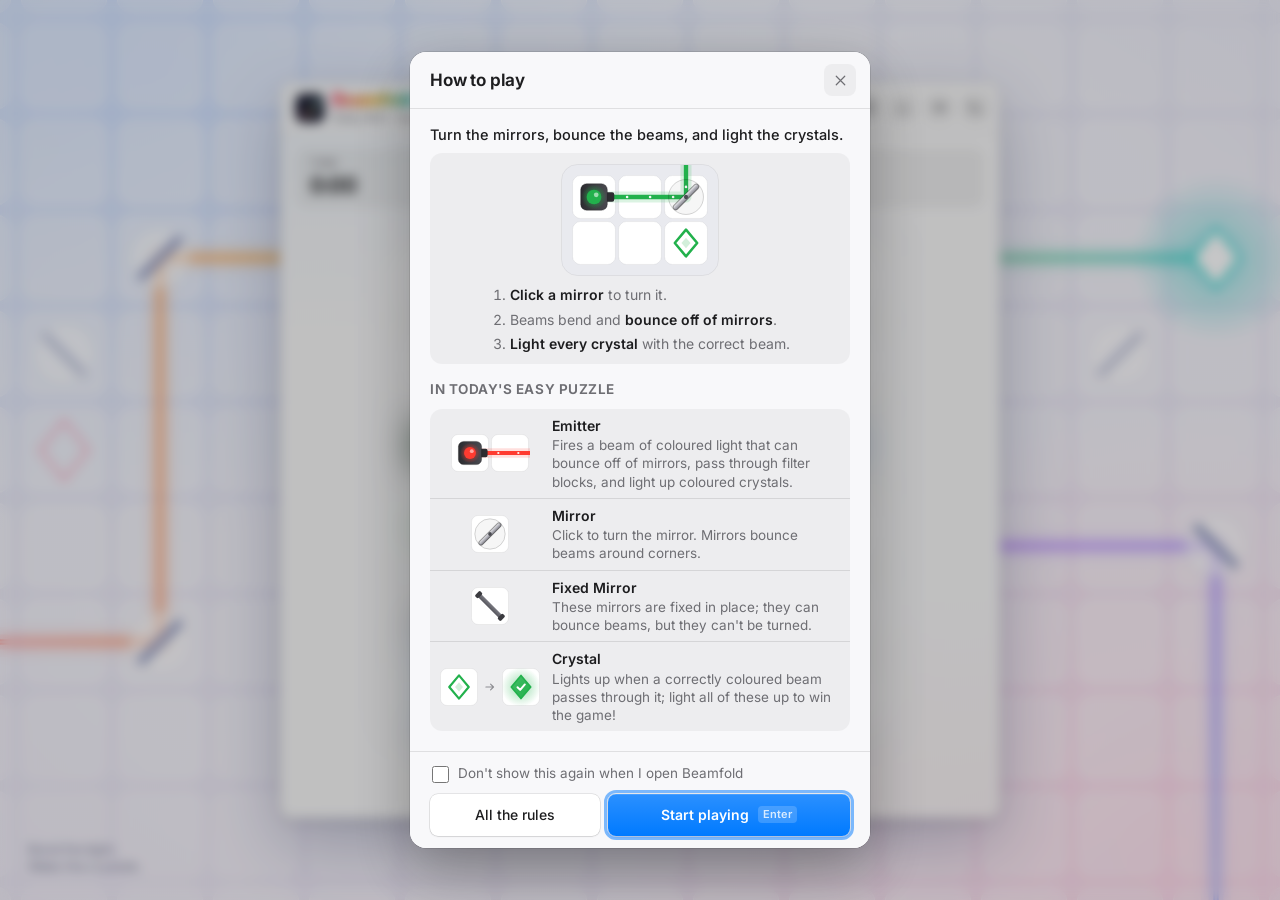
==== commit c9c7b8a7: "Board backdrop, navy dark theme, logo in the title bar, and mobile fixes - Desktop and tablet: the d" ====
--- a/index.html
+++ b/index.html
@@ -16,8 +16,8 @@
     document.documentElement.dataset.theme = t;
   })();
 </script>
-  <script type="module" crossorigin src="./assets/index-D5iLZ8Ym.js"></script>
-  <link rel="stylesheet" crossorigin href="./assets/index-DkbfNLNv.css">
+  <script type="module" crossorigin src="./assets/index-BACXEy0n.js"></script>
+  <link rel="stylesheet" crossorigin href="./assets/index-D2JLH0oB.css">
   <meta name="description" content="One new light-bending puzzle every day. Turn the mirrors, mix the colours and light every crystal in as few moves as you can. Free, no ads, no sign-up.">
   <link rel="canonical" href="https://pyraco.github.io/beamfold-site/">
   <link rel="manifest" href="./manifest.webmanifest">
@@ -41,10 +41,43 @@
   <noscript><p style="font:18px system-ui;text-align:center;padding:40px 20px">Beamfold is a puzzle game and needs JavaScript turned on to play.</p></noscript>
 
 <div id="desk">
+  <!-- Behind the window on a big screen: a giant, dim Beamfold board, with the logo's beam bending round the window. -->
+  <svg class="backdrop" aria-hidden="true" focusable="false">
+    <defs>
+      <pattern id="bd-tile" x="-48" y="-48" width="96" height="96" patternUnits="userSpaceOnUse"><rect x="5" y="5" width="86" height="86" rx="15"/></pattern>
+      <linearGradient id="bd-a" gradientUnits="userSpaceOnUse" x1="-800" y1="192" x2="576" y2="-192"><stop offset="0" class="b1"/><stop offset=".5" class="b2"/><stop offset="1" class="b3"/></linearGradient>
+      <linearGradient id="bd-b" gradientUnits="userSpaceOnUse" x1="576" y1="620" x2="330" y2="96"><stop offset="0" class="b4"/><stop offset="1" class="b5"/></linearGradient>
+      <radialGradient id="bd-g"><stop offset="0" class="g1"/><stop offset="1" class="g2"/></radialGradient>
+    </defs>
+    <svg x="50%" y="50%" overflow="visible">
+      <rect class="bd-tiles" x="-2400" y="-1500" width="4800" height="3000" fill="url(#bd-tile)"/>
+      <g class="bd-ray" stroke="url(#bd-a)">
+        <path class="halo" pathLength="1" d="M-1400 192H-480V-192H576"/>
+        <path class="glow" pathLength="1" d="M-1400 192H-480V-192H576"/>
+        <path class="core" pathLength="1" d="M-1400 192H-480V-192H576"/>
+        <path class="hot" pathLength="1" d="M-1400 192H-480V-192H576"/>
+      </g>
+      <g class="bd-ray b" stroke="url(#bd-b)">
+        <path class="halo" pathLength="1" d="M576 1100V96H0"/>
+        <path class="glow" pathLength="1" d="M576 1100V96H0"/>
+        <path class="core" pathLength="1" d="M576 1100V96H0"/>
+        <path class="hot" pathLength="1" d="M576 1100V96H0"/>
+      </g>
+      <g class="bd-ring"><circle cx="-480" cy="192" r="31"/><circle cx="-480" cy="-192" r="31"/><circle cx="576" cy="96" r="31"/><circle cx="-576" cy="-96" r="31"/><circle cx="480" cy="-96" r="31"/></g>
+      <g class="bd-mirror"><path d="M-498 210l36-36"/><path d="M-498-174l36-36"/><path d="M558 78l36 36"/></g>
+      <g class="bd-mirror idle"><path d="M-594-114l36 36"/><path d="M462-78l36-36"/></g>
+      <path class="bd-gem idle" d="M-576-30l24 30-24 30-24-30z"/>
+      <circle class="bd-gem-glow" cx="576" cy="-192" r="84" fill="url(#bd-g)"/>
+      <path class="bd-gem" d="M576-222l24 30-24 30-24-30z"/>
+      <path class="bd-gem lit" d="M576-222l24 30-24 30-24-30z"/>
+    </svg>
+  </svg>
+  <p class="desk-note" aria-hidden="true">Bend the light.<br>Wake the crystals.</p>
   <main class="window" id="window">
     <header class="titlebar">
+      <img class="mark" src="./favicon.svg" alt="" width="30" height="30">
       <div class="title">
-        <h1>Beamfold</h1>
+        <h1><svg class="wordmark" viewBox="63 -741 4286 753" role="img" aria-label="Beamfold"><defs><linearGradient id="wm" x1="0" y1="0" x2="1" y2="0"><stop offset="0" class="b1"/><stop offset=".5" class="b2"/><stop offset="1" class="b3"/></linearGradient></defs><path fill="url(#wm)" d="M205 0V-133H353Q395 -133 420 -156Q444 -180 444 -218Q444 -243 433 -262Q422 -282 402 -292Q381 -303 353 -303H205V-432H342Q377 -432 400 -450Q422 -467 422 -504Q422 -541 400 -558Q377 -576 342 -576H205V-709H385Q451 -709 500 -684Q548 -659 574 -617Q600 -575 600 -522Q600 -451 552 -404Q503 -358 411 -347V-407Q513 -395 567 -342Q621 -288 621 -207Q621 -147 591 -100Q561 -54 506 -27Q452 0 378 0ZM63 0V-709H239V0ZM923 11Q841 11 778 -22Q715 -54 679 -112Q643 -170 643 -245Q643 -319 678 -376Q713 -434 774 -468Q834 -501 910 -501Q984 -501 1042 -470Q1099 -438 1132 -382Q1164 -327 1164 -256Q1164 -241 1162 -226Q1161 -210 1156 -190L725 -188V-300L1087 -303L1009 -254Q1008 -295 997 -322Q986 -348 965 -362Q944 -376 912 -376Q879 -376 855 -360Q831 -344 818 -315Q805 -286 805 -245Q805 -203 819 -174Q833 -144 859 -129Q885 -114 923 -114Q959 -114 986 -126Q1014 -138 1036 -163L1127 -72Q1091 -31 1040 -10Q988 11 923 11ZM1409 10Q1341 10 1288 -23Q1235 -56 1205 -114Q1175 -171 1175 -244Q1175 -318 1205 -376Q1235 -434 1288 -466Q1341 -499 1409 -499Q1455 -499 1493 -482Q1531 -466 1556 -436Q1580 -406 1585 -368V-122Q1580 -83 1556 -54Q1531 -24 1493 -7Q1455 10 1409 10ZM1446 -145Q1489 -145 1516 -173Q1542 -201 1542 -245Q1542 -274 1530 -296Q1518 -318 1496 -331Q1475 -344 1447 -344Q1419 -344 1398 -331Q1376 -318 1364 -296Q1351 -273 1351 -245Q1351 -216 1363 -194Q1375 -171 1397 -158Q1419 -145 1446 -145ZM1535 0V-131L1560 -251L1535 -369V-489H1706V0ZM1783 0V-489H1957V0ZM2090 0V-283Q2090 -314 2071 -332Q2052 -349 2024 -349Q2004 -349 1989 -341Q1974 -333 1966 -318Q1957 -304 1957 -283L1889 -310Q1889 -369 1915 -411Q1941 -453 1985 -476Q2029 -499 2085 -499Q2135 -499 2176 -476Q2216 -452 2240 -410Q2264 -368 2264 -311V0ZM2397 0V-283Q2397 -314 2378 -332Q2359 -349 2331 -349Q2312 -349 2296 -341Q2281 -333 2272 -318Q2264 -304 2264 -283L2162 -288Q2164 -354 2191 -401Q2218 -448 2266 -474Q2313 -499 2373 -499Q2430 -499 2475 -475Q2520 -451 2546 -406Q2571 -360 2571 -297V0ZM2691 0V-520Q2691 -582 2718 -632Q2745 -681 2796 -711Q2846 -741 2917 -741Q2970 -741 3010 -724Q3050 -706 3079 -677L2970 -568Q2962 -577 2950 -582Q2939 -586 2924 -586Q2897 -586 2881 -570Q2865 -554 2865 -527V0ZM2587 -344V-489H3003V-344ZM3280 11Q3201 11 3140 -22Q3078 -56 3042 -114Q3006 -173 3006 -246Q3006 -319 3042 -376Q3077 -434 3139 -468Q3201 -501 3279 -501Q3357 -501 3418 -468Q3480 -434 3516 -376Q3552 -319 3552 -246Q3552 -173 3516 -114Q3481 -56 3420 -22Q3358 11 3280 11ZM3279 -144Q3308 -144 3330 -156Q3351 -169 3363 -192Q3375 -215 3375 -245Q3375 -275 3362 -298Q3350 -320 3329 -332Q3308 -345 3279 -345Q3251 -345 3229 -332Q3207 -319 3195 -296Q3183 -274 3183 -244Q3183 -215 3195 -192Q3207 -169 3229 -156Q3251 -144 3279 -144ZM3596 0V-729H3770V0ZM4057 10Q3986 10 3932 -23Q3878 -56 3848 -114Q3817 -171 3817 -244Q3817 -318 3848 -376Q3878 -434 3932 -466Q3985 -499 4057 -499Q4103 -499 4143 -482Q4183 -466 4210 -436Q4237 -406 4242 -368V-129Q4237 -91 4210 -59Q4183 -27 4143 -8Q4103 10 4057 10ZM4088 -145Q4117 -145 4138 -158Q4159 -170 4172 -192Q4184 -215 4184 -245Q4184 -274 4172 -296Q4160 -318 4138 -331Q4117 -344 4089 -344Q4061 -344 4040 -331Q4018 -318 4006 -296Q3993 -273 3993 -245Q3993 -216 4005 -194Q4017 -171 4039 -158Q4061 -145 4088 -145ZM4348 0H4177V-131L4202 -251L4174 -369V-729H4348Z"/></svg></h1>
         <p id="subtitle">Daily puzzle</p>
       </div>
       <nav class="toolbar" aria-label="Game menu">
--- a/assets/index-D2JLH0oB.css
+++ b/assets/index-D2JLH0oB.css
@@ -0,0 +1 @@
+@font-face{font-family:Inter Variable;font-style:normal;font-display:swap;font-weight:100 900;src:url(./inter-latin-wght-normal-Dx4kXJAl.woff2)format("woff2")}:root{--font:-apple-system, BlinkMacSystemFont, "SF Pro Text", "Inter Variable", "Segoe UI", system-ui, sans-serif;--spring:cubic-bezier(.2, .9, .3, 1.25);--ease:cubic-bezier(.25, .1, .25, 1);--red:#ff3b30;--green:#22b14c;--yellow:#f5a700;--blue:#007aff;--magenta:#c93fdc;--cyan:#12b3c7;--white:#fff;--desk:radial-gradient(1100px 760px at 12% 8%, #cfe0ff 0%, transparent 62%), radial-gradient(1000px 720px at 92% 94%, #ffd9ea 0%, transparent 60%), linear-gradient(160deg, #e6ebf8, #f2e9f7);--brand-1:#ec4a70;--brand-2:#e89a00;--brand-3:#0fb0ac;--bd-tile:#ffffff6b;--bd-tile-edge:#ffffffa6;--bd-1:#ff6f8f;--bd-2:#ffc21f;--bd-3:#22cfc8;--bd-4:#4d9dff;--bd-5:#b57bff;--bd-ray:.8;--bd-hot:.3;--bd-mirror:#98a0c6;--bd-mirror-shadow:#3c467840;--bd-ring:#ffffff80;--bd-ring-edge:#46508229;--bd-gem:#fff;--bd-note:#3c426480;--win-wash:radial-gradient(120% 50% at 0% 0%, #007aff0b, transparent 70%), radial-gradient(110% 45% at 100% 100%, #ff5a7a0a, transparent 70%);--win:#f6f6f7;--bar:#f6f6f7d1;--hair:#0000001a;--text:#1d1d1f;--text2:#6e6e73;--text3:#8e8e93;--accent:#007aff;--accent-hi:#2b90ff;--focus:#007aff80;--ctl:#fff;--ctl-edge:#00000024;--ctl-hover:#0000000f;--well:#0000000b;--tb-hover:#0000001a;--card:#ffffffd1;--sheet:#f8f8faf0;--sheet-solid:#f8f8fa;--scrim:#00000038;--win-shadow:0 0 0 .5px #00000038, 0 24px 70px #1e285a47, 0 4px 14px #0000001a;--pop-shadow:0 0 0 .5px #0003, 0 22px 60px #0000004d;--easy:#007aff;--easy-bg:#d6e8ff;--easy-ink:#0058c4;--hard:#ff9500;--hard-bg:#ffe3bf;--hard-ink:#a85400;--free:#af52de;--free-bg:#ecdcf9;--free-ink:#7a2aa8;--solved-bg:#34c75933;--solved-ink:#1a7a36;--lightningcss-light:initial;--lightningcss-dark: ;color-scheme:light}:root[data-theme=dark]{--red:#ff5a50;--green:#32d74b;--yellow:#ffd60a;--blue:#4aa3ff;--magenta:#e667f5;--cyan:#5ce0ef;--white:#fff;--desk:radial-gradient(900px 640px at 50% 50%, #4da3ff33 0%, transparent 70%), radial-gradient(1100px 760px at 8% 4%, #222f78 0%, transparent 62%), radial-gradient(1000px 720px at 94% 96%, #5a1c52 0%, transparent 60%), linear-gradient(160deg, #10143a, #090b18);--brand-1:#ff7a93;--brand-2:#ffd84d;--brand-3:#45e6e0;--bd-tile:#a0b4ff0e;--bd-tile-edge:#a0b4ff0d;--bd-1:#ff5a7a;--bd-2:#ffd84d;--bd-3:#45e6e0;--bd-4:#4da3ff;--bd-5:#c07bff;--bd-ray:.8;--bd-hot:.6;--bd-mirror:#fff;--bd-mirror-shadow:#0006;--bd-ring:#a0b4ff0d;--bd-ring-edge:#becdff29;--bd-gem:#eaffff;--bd-note:#c8d0ff6b;--win-wash:radial-gradient(120% 55% at 0% 0%, #4d82ff2b, transparent 70%), radial-gradient(110% 50% at 100% 100%, #ff5a961c, transparent 70%);--win:#1a1b25;--bar:#242634d1;--hair:#ffffff1a;--text:#f5f5f7;--text2:#a1a1a6;--text3:#6e6e73;--accent:#0a84ff;--accent-hi:#3a9bff;--focus:#0a84ffa6;--ctl:#ffffff1c;--ctl-edge:#ffffff12;--ctl-hover:#ffffff1a;--well:#ffffff0f;--tb-hover:#ffffff29;--card:#282a38d1;--sheet:#252733f0;--sheet-solid:#252733;--scrim:#00000080;--win-shadow:0 0 0 .5px #ffffff29, 0 24px 70px #0009;--pop-shadow:0 0 0 .5px #ffffff24, 0 22px 60px #0009;--easy:#0a84ff;--easy-bg:#1c3f6e;--easy-ink:#9ccbff;--hard:#ff9f0a;--hard-bg:#6b4513;--hard-ink:#ffcf8a;--free:#bf5af2;--free-bg:#4f2a6e;--free-ink:#e6c2ff;--solved-bg:#32d74b38;--solved-ink:#86e89b;--lightningcss-light: ;--lightningcss-dark:initial;color-scheme:dark}*{box-sizing:border-box}html,body{height:100%;margin:0}body{font:15px/1.45 var(--font);color:var(--text);background:var(--win);-webkit-font-smoothing:antialiased;-webkit-tap-highlight-color:transparent;overflow-x:hidden}button{font:inherit;color:inherit}h1,h2,h3,p{margin:0}[hidden]{display:none!important}#desk{min-height:100vh;background:var(--win);min-height:100dvh;display:flex}.window{width:100%;min-height:100vh;z-index:1;background:var(--win-wash), var(--win);min-height:100dvh;padding-bottom:env(safe-area-inset-bottom,0px);flex-direction:column;display:flex;position:relative}.titlebar{min-height:calc(52px + env(safe-area-inset-top,0px));padding:env(safe-area-inset-top,0px) 10px 0 16px;background:var(--bar);border-bottom:.5px solid var(--hair);-webkit-backdrop-filter:saturate(180%)blur(20px);backdrop-filter:saturate(180%)blur(20px);-webkit-user-select:none;user-select:none;flex-wrap:wrap;flex:none;align-items:center;display:flex;position:relative}.mark{border-radius:7.5px;flex:none;width:30px;height:30px;margin-right:10px;box-shadow:0 0 0 .5px #ffffff29,0 1px 3px #00000047}.title{flex:1;min-width:0;padding:9px 0}.title h1{letter-spacing:-.01em;font-size:15px;font-weight:650;line-height:1}.wordmark{width:auto;max-width:100%;height:14px;margin:1px 0 4px;display:block;overflow:visible}.b1{stop-color:var(--brand-1)}.b2{stop-color:var(--brand-2)}.b3{stop-color:var(--brand-3)}.backdrop,.desk-note{display:none}.backdrop{z-index:0;pointer-events:none;width:100%;height:100%;position:fixed;top:0;left:0;-webkit-mask-image:radial-gradient(1180px 860px,#000 50%,#0000 100%);mask-image:radial-gradient(1180px 860px,#000 50%,#0000 100%)}.backdrop pattern rect{fill:var(--bd-tile);stroke:var(--bd-tile-edge);stroke-width:1px}.backdrop .b1{stop-color:var(--bd-1)}.backdrop .b2{stop-color:var(--bd-2)}.backdrop .b3{stop-color:var(--bd-3)}.backdrop .b4{stop-color:var(--bd-4)}.backdrop .b5{stop-color:var(--bd-5)}.bd-ray{fill:none;stroke-linecap:round;stroke-linejoin:round;opacity:var(--bd-ray)}.bd-ray path{stroke-dasharray:1;stroke-dashoffset:1px;animation:1.7s cubic-bezier(.35,.1,.25,1) .5s forwards bd-draw}.bd-ray.b path{animation-duration:1.3s;animation-delay:.9s}.bd-ray .halo{stroke-width:30px;opacity:.1}.bd-ray .glow{stroke-width:15px;opacity:.22}.bd-ray .core{stroke-width:5.5px}.bd-ray .hot{stroke:#fff;stroke-width:1.6px;opacity:var(--bd-hot)}@keyframes bd-draw{to{stroke-dashoffset:0}}.bd-ring circle{fill:var(--bd-ring);stroke:var(--bd-ring-edge);stroke-width:1px}.bd-mirror{fill:none;stroke:var(--bd-mirror);stroke-width:8px;stroke-linecap:round;filter:drop-shadow(0 1px 2px var(--bd-mirror-shadow))}.bd-mirror.idle{opacity:.5}.bd-gem{fill:none;stroke:var(--bd-3);stroke-width:3px;stroke-linejoin:round;opacity:.75}.bd-gem.idle{stroke:var(--bd-1);opacity:.5}.bd-gem.lit{fill:var(--bd-gem);opacity:0;animation:bd-light .7s 2s var(--ease) forwards}.bd-gem-glow{opacity:0;animation:bd-light .9s 2s var(--ease) forwards}.backdrop .g1{stop-color:var(--bd-3);stop-opacity:.5}.backdrop .g2{stop-color:var(--bd-3);stop-opacity:0}@keyframes bd-light{to{opacity:1}}.desk-note{z-index:0;letter-spacing:-.005em;color:var(--bd-note);-webkit-user-select:none;user-select:none;pointer-events:none;margin:0;font-size:13px;font-weight:600;line-height:1.35;position:fixed;bottom:24px;left:28px}.title p{color:var(--text2);white-space:nowrap;text-overflow:ellipsis;font-size:12px;line-height:1.25;overflow:hidden}.toolbar{flex:none;gap:6px;display:flex}.tb{background:var(--well);width:34px;height:34px;color:var(--text2);cursor:pointer;transition:background-color .15s, color .15s, transform .15s var(--spring);border:0;border-radius:9px;flex:none;place-items:center;padding:0;display:grid}.tb svg{fill:none;stroke:currentColor;stroke-width:1.7px;stroke-linecap:round;stroke-linejoin:round;width:19px;height:19px}.tb:active{background:var(--tb-hover);transform:scale(.9)}.tb:focus-visible{outline:3px solid var(--focus);outline-offset:1px}.btn:focus-visible{outline:3px solid var(--focus);outline-offset:1px}.switch:focus-visible{outline:3px solid var(--focus);outline-offset:1px}.tb .swap{animation:swap .35s var(--spring);display:grid}@keyframes swap{0%{opacity:0;transform:rotate(-70deg)scale(.5)}}.seg{--n:3;grid-template-columns:repeat(var(--n), minmax(0, 1fr));background:var(--well);-webkit-user-select:none;user-select:none;border-radius:9px;flex:0 0 calc(100% - 6px);height:32px;margin:0 6px 10px 0;padding:2px;display:grid;position:relative}.seg-thumb{width:calc((100% - 4px) / var(--n));background:var(--easy-bg);height:calc(100% - 4px);box-shadow:0 0 0 .5px var(--ctl-edge), 0 1px 2.5px #00000029;transition:transform .34s var(--spring), background-color .25s;border-radius:7px;position:absolute;top:2px;left:2px}.seg[data-on=hard] .seg-thumb{background:var(--hard-bg);transform:translate(100%)}.seg button{z-index:1;color:var(--text2);cursor:pointer;background:0 0;border:0;border-radius:7px;padding:0;font-size:13.5px;font-weight:600;transition:color .2s;position:relative}.seg button[aria-selected=true]{color:var(--easy-ink)}.seg button[data-mode=hard][aria-selected=true]{color:var(--hard-ink)}.seg[data-on=free] .seg-thumb{background:var(--free-bg);transform:translate(200%)}.seg button[data-mode=free][aria-selected=true]{color:var(--free-ink)}.seg button.done:after{content:"✓";color:#34c759;margin-left:5px;font-weight:800}.seg button:focus-visible{outline:3px solid var(--focus);outline-offset:-1px}.seg.wide{flex:none;margin:0 0 14px}.seg.tiers{--n:4}.seg.tiers .seg-thumb{background:var(--free-bg)}.seg.tiers[data-on=easy] .seg-thumb{transform:none}.seg.tiers[data-on=medium] .seg-thumb{transform:translate(100%)}.seg.tiers[data-on=hard] .seg-thumb{transform:translate(200%)}.seg.tiers[data-on=extra] .seg-thumb{transform:translate(300%)}.seg.tiers button{white-space:nowrap}.seg.tiers button[aria-selected=true]{color:var(--free-ink)}.stage.switching #board,.stage.switching .cover-card{animation:switch .38s var(--ease) both}@keyframes switch{0%{opacity:0;transform:scale(.97)}}.gauges{background:var(--well);border-radius:11px;flex:none;grid-template-columns:minmax(0,1fr) minmax(0,1fr) minmax(0,1.5fr);margin:14px 16px 0;display:grid}.gauge{min-width:0;padding:8px 14px 9px}.gauge+.gauge{box-shadow:-.5px 0 0 var(--hair)}.label{letter-spacing:.04em;text-transform:uppercase;color:var(--text3);font-size:11px;font-weight:600;display:block}.value{letter-spacing:-.02em;font-variant-numeric:tabular-nums;font-size:22px;font-weight:650;line-height:1.2;display:block}.value small{color:var(--text2);letter-spacing:0;margin-left:5px;font-size:13px;font-weight:500}.value .bump{animation:bump .28s var(--spring);display:inline-block}@keyframes bump{0%{opacity:.4;transform:translateY(-5px)scale(1.18)}}.pips{flex-wrap:wrap;align-items:center;gap:6px;min-height:26.4px;padding-top:3px;display:flex}.pip{border:2px solid var(--c);width:13px;height:13px;transition:background-color .25s, transform .3s var(--spring), box-shadow .25s;background:0 0;border-radius:3px;transform:rotate(45deg)}.pip.on{background:var(--f,var(--c));box-shadow:0 0 8px -1px var(--c);transform:rotate(45deg)scale(1.12)}.stage{flex:1;place-items:center;min-height:0;padding:14px 12px;display:grid;position:relative}#board{touch-action:manipulation;transition:filter .5s var(--ease), opacity .5s var(--ease), transform .5s var(--ease);border-radius:16px;display:block}.stage.veiled #board{filter:blur(16px)saturate(.7);opacity:.55;transform:scale(.985)}.cover{opacity:0;pointer-events:none;transition:opacity .3s var(--ease);place-items:center;padding:16px;display:grid;position:absolute;top:0;bottom:0;left:0;right:0}.stage.veiled .cover{opacity:1;pointer-events:auto}.cover-card{text-align:center;background:var(--card);width:min(100%,300px);box-shadow:var(--pop-shadow);-webkit-backdrop-filter:saturate(180%)blur(28px);backdrop-filter:saturate(180%)blur(28px);transition:transform .45s var(--spring);border-radius:18px;padding:24px 22px 20px;transform:scale(.94)translateY(8px)}.stage.veiled .cover-card{transform:none}.app-icon{border-radius:16px;width:68px;height:68px;margin:0 auto 12px;display:block;box-shadow:0 6px 18px #00000040,0 0 0 .5px #0000004d}.cover-card h2{letter-spacing:-.02em;font-size:22px;font-weight:700}.cover-card .date{color:var(--text2);font-size:14px}.level{color:var(--text2);justify-items:center;gap:6px;margin:14px 0 16px;font-size:13px;display:grid}.level strong{color:var(--text);font-weight:600}.bars{align-items:flex-end;gap:4px;height:18px;display:flex}.bars i{background:var(--hair);border-radius:2px;width:6px}.bars i.on{background:var(--hard)}.bars.easy i.on{background:var(--easy)}.bars.free i.on{background:var(--free)}.pair{grid-template-columns:1fr 1.55fr;gap:8px;display:grid}.pair .btn.large{padding:0 8px}.today{cursor:pointer;letter-spacing:.04em;text-transform:uppercase;color:var(--text3);background:0 0;border:0;border-radius:12px;justify-items:center;gap:7px;margin:-4px auto 16px;padding:0;font-size:11px;font-weight:600;display:grid}.today:focus-visible{outline:3px solid var(--focus);outline-offset:3px}.today-row{transition:transform .15s var(--spring)}.today:active .today-row{transform:scale(.96)}.today-row{background:var(--well);border-radius:12px;gap:5px;padding:6px 8px;display:flex}.today-row canvas{border-radius:8px}.bars i:first-child{height:6px}.bars i:nth-child(2){height:8px}.bars i:nth-child(3){height:10px}.bars i:nth-child(4){height:12px}.bars i:nth-child(5){height:14px}.bars i:nth-child(6){height:16px}.bars i:nth-child(7){height:18px}.fine{color:var(--text3);margin-top:10px;font-size:12px}.big-time{letter-spacing:-.03em;font-variant-numeric:tabular-nums;margin:4px 0 14px;font-size:34px;font-weight:650}.btn{background:var(--ctl);min-height:36px;box-shadow:0 0 0 .5px var(--ctl-edge), 0 .5px 1.5px #00000024;white-space:nowrap;cursor:pointer;transition:transform .15s var(--spring), filter .15s, opacity .2s, background-color .15s;border:0;border-radius:8px;justify-content:center;align-items:center;gap:7px;padding:0 14px;font-size:14px;font-weight:500;display:inline-flex}.btn svg{fill:none;stroke:currentColor;stroke-width:1.8px;stroke-linecap:round;stroke-linejoin:round;flex:none;width:16px;height:16px}.btn:active{filter:brightness(.94);transform:scale(.96)}.btn:disabled{opacity:.4;cursor:default;filter:none;transform:none}.btn.primary{background:linear-gradient(var(--accent-hi), var(--accent));color:#fff;font-weight:600;box-shadow:0 0 0 .5px #0000001f,0 1px 2px #0050c859,inset 0 .5px #ffffff47}.btn.large{border-radius:11px;width:100%;min-height:44px;padding:0 22px;font-size:16px}kbd{font:600 11px/1 var(--font);color:var(--text3);background:var(--well);border-radius:4px;margin-left:2px;padding:3px 5px}.btn.primary kbd{color:#fffc;background:#ffffff2e}.actions{flex:none;justify-content:center;align-items:center;gap:10px;min-height:52px;padding:0 16px 16px;display:flex}.actions.done{animation:rise .4s var(--spring);justify-content:space-between}.actions .goal{color:var(--text2);text-align:center;text-wrap:balance;margin:0;font-size:13.5px;line-height:1.35}@keyframes rise{0%{opacity:0;transform:translateY(8px)}}.summary{min-width:0;line-height:1.3}.summary strong{font-size:15px;font-weight:650;display:block}.summary span{color:var(--text2);font-variant-numeric:tabular-nums;font-size:12.5px}.actions .group{flex:none;gap:8px;display:flex}.scrim{z-index:20;background:var(--scrim);-webkit-backdrop-filter:blur(6px);backdrop-filter:blur(6px);opacity:0;transition:opacity .22s var(--ease);place-items:center;padding:16px;display:grid;position:fixed;top:0;bottom:0;left:0;right:0}.scrim.open{opacity:1}.sheet{width:min(100%,460px);max-height:calc(100vh - 32px);overscroll-behavior:contain;background:var(--sheet-solid);max-height:calc(100dvh - 32px);box-shadow:var(--pop-shadow);opacity:0;transition:transform .34s var(--spring), opacity .2s var(--ease);border-radius:16px;outline:none;overflow-y:auto;transform:translateY(14px)scale(.96)}.scrim.open .sheet{opacity:1;transform:none}.sheet-head{z-index:2;background:var(--sheet-solid);border-bottom:.5px solid var(--hair);justify-content:space-between;align-items:center;padding:12px 14px 12px 20px;display:flex;position:sticky;top:0}.sheet-head h2{letter-spacing:-.01em;font-size:17px;font-weight:650}.sheet-body{padding:16px 20px 20px}.sheet-body h3{letter-spacing:.04em;text-transform:uppercase;color:var(--text2);margin:22px 0 9px;font-size:13.5px;font-weight:650}.sheet-body h3:first-child{margin-top:0}.sheet-body p{color:var(--text2);font-size:14.5px}.sheet-body p strong{color:var(--text);font-weight:600}.lead{text-wrap:balance;font-size:16px;font-weight:500;line-height:1.4;color:var(--text)!important}.demo{background:var(--well);border-radius:12px;flex-direction:column;align-items:center;gap:12px;margin:12px 0 4px;padding:14px 14px 13px;display:flex}.demo canvas{border-radius:12px;flex:none}.demo ol{color:var(--text2);gap:4px;margin:0;padding-left:20px;font-size:14px;display:grid}.demo ol li{text-wrap:balance}.demo ol strong{color:var(--text);white-space:nowrap;font-weight:600}.pieces{background:var(--well);border-radius:12px;margin:0;padding:0;list-style:none}.pieces li{align-items:center;gap:12px;padding:9px 14px 9px 10px;display:flex}.pieces li+li{border-top:1px solid var(--hair)}.pieces .pic{flex:none;justify-content:center;align-items:center;gap:4px;width:100px;display:flex}.pieces .pic svg{width:14px;height:14px;stroke:var(--text3);fill:none;stroke-width:2px;stroke-linecap:round;stroke-linejoin:round;flex:none}.pieces b{font-size:14px;font-weight:600;display:block}.pieces span{color:var(--text2);font-size:13.5px;line-height:1.35;display:block}.mix{background:var(--well);border-radius:12px;grid-template-columns:auto 1fr;align-items:center;gap:14px;padding:12px 14px;display:grid}.mix canvas{border-radius:12px}.sums{color:var(--text2);gap:7px;font-size:13.5px;display:grid}.sum{align-items:center;gap:6px;display:flex}.dot{background:var(--c);border-radius:50%;flex:none;width:14px;height:14px;box-shadow:inset 0 0 0 .5px #00000040}.sum em{color:var(--text);margin-left:2px;font-style:normal;font-weight:600}.modes{gap:8px;margin:10px 0 0;padding:0;list-style:none;display:grid}.modes li{background:var(--easy-bg);color:var(--easy-ink);border-radius:12px;padding:10px 14px 11px}.modes li.hard{background:var(--hard-bg);color:var(--hard-ink)}.modes b{font-size:14px;font-weight:700;line-height:1.35;display:block}.modes span{color:var(--text);font-size:13.5px;line-height:1.35;display:block}.invite{width:100%;min-height:40px;color:var(--accent);white-space:normal;text-align:center;justify-content:center;margin-top:14px;padding:8px 14px;font-weight:600;line-height:1.25}.setting{background:var(--well);border-radius:12px;justify-content:space-between;align-items:center;gap:14px;margin-top:16px;padding:11px 14px;display:flex}.setting b{font-size:14px;font-weight:600;display:block}.setting span{color:var(--text2);font-size:12.5px;display:block}.switch{cursor:pointer;background:#8e8e9373;border:0;border-radius:13px;flex:none;width:44px;height:26px;transition:background-color .22s;position:relative}.switch:after{content:"";width:22px;height:22px;transition:transform .28s var(--spring);background:#fff;border-radius:50%;position:absolute;top:2px;left:2px;box-shadow:0 1px 3px #0000004d}.switch[aria-checked=true]{background:#34c759}.switch[aria-checked=true]:after{transform:translate(18px)}.sheet-foot{justify-content:flex-end;gap:8px;margin-top:18px;display:flex}.sheet-foot.pinned{z-index:2;padding:12px 20px calc(12px + env(safe-area-inset-bottom,0px));background:var(--sheet-solid);border-top:.5px solid var(--hair);flex-wrap:wrap;margin:0;position:sticky;bottom:0}.sheet-foot.pinned .btn{flex:1;min-height:42px}.sheet-foot.pinned .btn.primary{flex:1.5}.check{color:var(--text2);cursor:pointer;-webkit-user-select:none;user-select:none;flex:0 0 100%;align-items:center;gap:9px;padding:0 2px 2px;font-size:13.5px;display:flex}.check input{width:17px;height:17px;accent-color:var(--accent);cursor:pointer;flex:none;margin:0}.check input:focus-visible{outline:3px solid var(--focus);outline-offset:2px}.result{text-align:center;padding:26px 20px 20px;position:relative}.tb.corner{z-index:1;position:absolute;top:12px;right:12px}.seal{width:64px;height:64px;margin:0 auto 10px;display:block}.seal circle{fill:#34c759;transform-origin:50%;animation:seal .5s var(--spring) both}.seal path{fill:none;stroke:#fff;stroke-width:3.2px;stroke-linecap:round;stroke-linejoin:round;stroke-dasharray:30;stroke-dashoffset:30px;animation:tick .38s .28s var(--ease) forwards}@keyframes seal{0%{opacity:0;transform:scale(.3)}}@keyframes tick{to{stroke-dashoffset:0}}.result h2{letter-spacing:-.02em;font-size:26px;font-weight:700}.result .sub{color:var(--text2);font-size:14px}.tiles{grid-template-columns:repeat(3,1fr);gap:8px;margin:16px 0 0;display:grid}.tiles.four{grid-template-columns:repeat(4,1fr)}.tile{background:var(--well);text-align:center;border-radius:11px;min-width:0;padding:10px 4px 9px}.tile b{letter-spacing:-.02em;font-variant-numeric:tabular-nums;font-size:22px;font-weight:650;line-height:1.2;display:block}.tile span{color:var(--text2);font-size:11.5px;line-height:1.3;display:block}.result .tile{animation:rise .45s var(--spring) both}.result .tile:first-child{animation-delay:.12s}.result .tile:nth-child(2){animation-delay:.19s}.result .tile:nth-child(3){animation-delay:.26s}.squares{flex-wrap:wrap;justify-content:center;gap:4px;max-width:300px;margin:16px auto 0;display:flex}.squares i{width:15px;height:15px;animation:pop .3s var(--spring) both;background:#34c759;border-radius:4px}.squares i.extra{background:#fc0}.squares i.more{width:auto;height:15px;font:600 12px/15px var(--font);color:var(--text2);background:0 0;font-style:normal}@keyframes pop{0%{transform:scale(0)}}.caption{color:var(--text2);margin-top:7px;font-size:12.5px}.next{border-top:.5px solid var(--hair);color:var(--text2);text-align:center;margin-top:16px;padding-top:14px;font-size:13.5px}.next b{color:var(--text);font-variant-numeric:tabular-nums;font-weight:650}.result .row{grid-template-columns:1fr 1.3fr;gap:8px;margin-top:16px;display:grid}.result .row .btn{min-height:40px}.dist{gap:6px;display:grid}.dist-row{color:var(--text2);grid-template-columns:96px 1fr;align-items:center;gap:10px;font-size:13px;display:grid}.dist-bar{color:#fff;text-align:right;font-variant-numeric:tabular-nums;transform-origin:0;min-width:22px;height:20px;animation:grow .5s var(--spring) both;background:#8e8e9373;border-radius:6px;padding:0 7px;font-size:12px;font-weight:650;line-height:20px}.dist-bar.hot{background:var(--accent)}@keyframes grow{0%{opacity:0;transform:scaleX(.1)}}.empty{text-align:center;padding:8px 0 2px}.cheer{background:var(--free-bg);color:var(--free-ink);border-radius:10px;margin-top:12px;padding:9px 12px;font-size:14px;font-weight:600}.tier-info{line-height:1.4;font-size:13.5px!important}.levels{grid-template-columns:repeat(10,minmax(0,1fr));gap:6px;margin-top:12px;display:grid}.lv{background:var(--well);height:38px;color:var(--text);font-variant-numeric:tabular-nums;cursor:pointer;transition:transform .15s var(--spring), background-color .15s, box-shadow .15s;border:0;border-radius:9px;padding:0;font-size:14px;font-weight:600;position:relative}.levels .lv{animation:pop .3s var(--spring) both;animation-delay:calc(var(--i) * 7ms)}.lv:active{transform:scale(.9)}.lv:focus-visible{outline:3px solid var(--focus);outline-offset:1px}.lv.solved{background:var(--solved-bg);color:var(--solved-ink)}.lv.perfect:after{content:"★";color:var(--yellow);font-size:9px;line-height:1.2;position:absolute;top:1px;right:3px}.lv.going:before{content:"";background:var(--hard);border-radius:50%;width:5px;height:5px;margin-left:-2.5px;position:absolute;bottom:4px;left:50%}.lv.here{box-shadow:inset 0 0 0 2px var(--free)}.legend{flex-wrap:wrap;gap:6px 16px;margin-top:12px;display:flex;font-size:12.5px!important}.legend span{align-items:center;gap:6px;display:inline-flex}.legend .lv{cursor:default;border-radius:5px;flex:none;width:18px;height:18px}.legend .lv.perfect:after{font-size:8px;top:-2px;right:1px}.legend .lv.going:before{bottom:6.5px}.toast{left:50%;top:calc(64px + env(safe-area-inset-top,0px));z-index:30;background:var(--sheet);color:var(--text);box-shadow:var(--pop-shadow);-webkit-backdrop-filter:saturate(180%)blur(24px);backdrop-filter:saturate(180%)blur(24px);white-space:nowrap;text-overflow:ellipsis;opacity:0;pointer-events:none;max-width:calc(100vw - 24px);transition:opacity .2s, transform .3s var(--spring);border-radius:999px;padding:9px 15px;font-size:13.5px;font-weight:500;position:fixed;overflow:hidden;transform:translate(-50%,-12px)scale(.96)}.toast.show{opacity:1;transform:translate(-50%)}@media (max-width:480px){.gauge{padding-left:10px;padding-right:8px}.value{white-space:nowrap}.value small{margin-left:4px;font-size:12px}.levels{grid-template-columns:repeat(5,minmax(0,1fr));gap:7px}.levels .lv{height:44px;font-size:15px}.seg.tiers button{letter-spacing:-.01em;font-size:12.5px}.mix{grid-template-columns:1fr;justify-items:center}.dist-row{grid-template-columns:88px 1fr}.sheet-foot:not(.pinned) .btn{flex:1}}@media (max-width:480px) and (orientation:portrait){.actions.done{flex-direction:column;align-items:stretch;gap:10px}.actions.done .summary{text-align:center}.actions.done .group{grid-template-columns:1fr 1.2fr;display:grid}}@media (max-width:340px){.mark{display:none}}@media (max-height:600px) and (orientation:portrait){.app-icon{border-radius:9px;width:38px;height:38px;margin-bottom:6px}.cover-card{padding:14px 18px}.cover-card .fine{display:none}.level{margin:8px 0 10px}.today{margin-bottom:10px}}@media (pointer:coarse){.tb{position:relative}.tb:after{content:"";position:absolute;top:-5px;bottom:-5px;left:-3px;right:-3px}.btn,.sheet-foot.pinned .btn{min-height:44px}.actions{min-height:60px}.seg button:before{content:"";position:absolute;top:-7px;bottom:-7px;left:0;right:0}.switch:before{content:"";position:absolute;top:-8px;bottom:-8px;left:-3px;right:-3px}.check{min-height:40px;padding-bottom:0}.levels .lv{min-height:40px}}@media (pointer:coarse) and (max-width:639px) and (orientation:portrait){.seg{height:38px}.seg button:before{top:-3px;bottom:-3px}.seg button{font-size:14px}}@media (hover:hover){.levels .lv:hover{background:var(--tb-hover)}.levels .lv.solved:hover{filter:brightness(1.08);background:var(--solved-bg)}.tb:hover{background:var(--tb-hover);color:var(--text)}.btn:hover:not(:disabled){filter:brightness(1.04)}:root[data-theme=dark] .btn:hover:not(:disabled){filter:brightness(1.2)}}@media (min-width:640px) and (min-height:560px){body{background:#dfe5f3}:root[data-theme=dark] body{background:#090b18}#desk{background:var(--desk);justify-content:center;align-items:center;padding:24px}.backdrop{display:block}.window{width:clamp(580px,80vh,880px);max-width:calc(100vw - 48px);min-height:0;box-shadow:var(--win-shadow);animation:open .5s var(--spring) both;border-radius:12px;overflow:hidden}@keyframes open{0%{opacity:0;transform:scale(.96)}}.titlebar{flex-wrap:nowrap}.title{max-width:calc(50% - 157px);padding:0}.mark{border-radius:7px;width:28px;height:28px;margin-right:9px}.toolbar{margin-left:auto}.seg{border-radius:8px;flex:none;width:222px;height:28px;margin:0 0 0 -111px;position:absolute;top:12px;left:50%}.seg button{font-size:13px}.seg.wide{width:auto;height:30px;margin:0 0 14px;position:relative;top:auto;left:auto}.tb{border-radius:8px;width:30px;height:30px}.tb svg{width:17px;height:17px}.sheet .tb{width:32px;height:32px}.stage{padding:16px}.actions{min-height:54px;padding-bottom:18px}.toast{top:18px}}@media (min-width:640px) and (min-height:560px) and (max-height:800px){.mark{display:none}.title{max-width:calc(50% - 120px)}}@media (pointer:coarse) and (min-width:640px) and (min-height:560px){.tb,.sheet .tb{width:36px;height:36px}.seg{height:34px;top:9px}.seg.wide{height:38px}.levels{grid-template-columns:repeat(8,minmax(0,1fr))}}@media (min-width:1200px) and (min-height:560px){.desk-note{display:block}}@media (max-height:940px){.pieces li{padding-top:7px;padding-bottom:7px}.demo{gap:9px;margin-top:8px;padding:11px 14px 10px}.sheet-body h3{margin-top:16px}}@media (max-height:720px){.app-icon{border-radius:11px;width:46px;height:46px;margin-bottom:8px}.cover-card{padding:18px 20px 16px}.cover-card h2{font-size:20px}.level{margin:10px 0 12px}.today{margin-bottom:12px}.fine{margin-top:8px}}@media (orientation:landscape) and (max-height:559px){#desk,.window{height:100vh;height:100dvh;min-height:0}.window{grid-template-rows:auto auto minmax(0,1fr) auto;grid-template-columns:minmax(0,1fr) minmax(250px,300px);padding-bottom:0;display:grid}.stage{padding:8px 10px 8px calc(10px + env(safe-area-inset-left,0px));grid-area:1/1/-1}.titlebar,.gauges,.actions{margin-right:env(safe-area-inset-right,0px);grid-column:2}.titlebar{-webkit-backdrop-filter:none;backdrop-filter:none;background:0 0;border-bottom:0;grid-row:1;min-height:0;padding:2px 8px 0 4px}.title{padding:6px 0}.mark{display:none}.seg{height:30px;margin:2px 4px 0 0}.gauges{grid-row:2;grid-template-columns:1fr 1fr;margin:10px 12px 0 4px}.gauge{padding:6px 12px 7px}.gauge:nth-child(3){box-shadow:0 -.5px 0 var(--hair);grid-column:1/-1;justify-content:space-between;align-items:center;gap:10px;display:flex}.gauge:nth-child(3) .pips{justify-content:flex-end;min-height:22px;padding-top:0}.value{font-size:20px}.actions{padding:0 12px calc(10px + env(safe-area-inset-bottom,0px)) 4px;flex-wrap:wrap;grid-row:4;gap:8px;min-height:0}.actions .btn{flex:1;padding:0 8px}.actions.done{flex-direction:column;align-items:stretch;gap:8px}.actions.done .group{grid-template-columns:1fr 1.2fr;display:grid}.cover{padding:8px}.demo{flex-direction:row;justify-content:center;gap:20px}.levels{grid-template-columns:repeat(8,minmax(0,1fr))}.cover-card{width:min(100%,290px);padding:14px 18px}.app-icon,.cover-card .fine{display:none}.level{margin:8px 0 10px}.today{margin-bottom:10px}.big-time{margin:2px 0 10px;font-size:28px}.toast{top:10px}.scrim{padding:10px}.sheet{max-height:calc(100vh - 20px);max-height:calc(100dvh - 20px)}.result{padding:14px 20px 0}.seal{display:none}.result h2{font-size:21px}.tiles,.squares,.invite{margin-top:10px}.next{margin-top:10px;padding-top:10px}.result .row{background:var(--sheet-solid);border-top:.5px solid var(--hair);margin:10px -20px 0;padding:10px 20px 12px;position:sticky;bottom:0}}::view-transition-old(root){mix-blend-mode:normal;animation:none}::view-transition-new(root){mix-blend-mode:normal;animation:none}::view-transition-new(root){animation:reveal .55s var(--ease) both}@keyframes reveal{0%{clip-path:circle(0 at var(--vx,50%) var(--vy,0%))}to{clip-path:circle(150vmax at var(--vx,50%) var(--vy,0%))}}@media (prefers-reduced-motion:reduce){*,:before,:after{transition-duration:.01ms!important;animation-duration:.01ms!important;animation-delay:0s!important}}
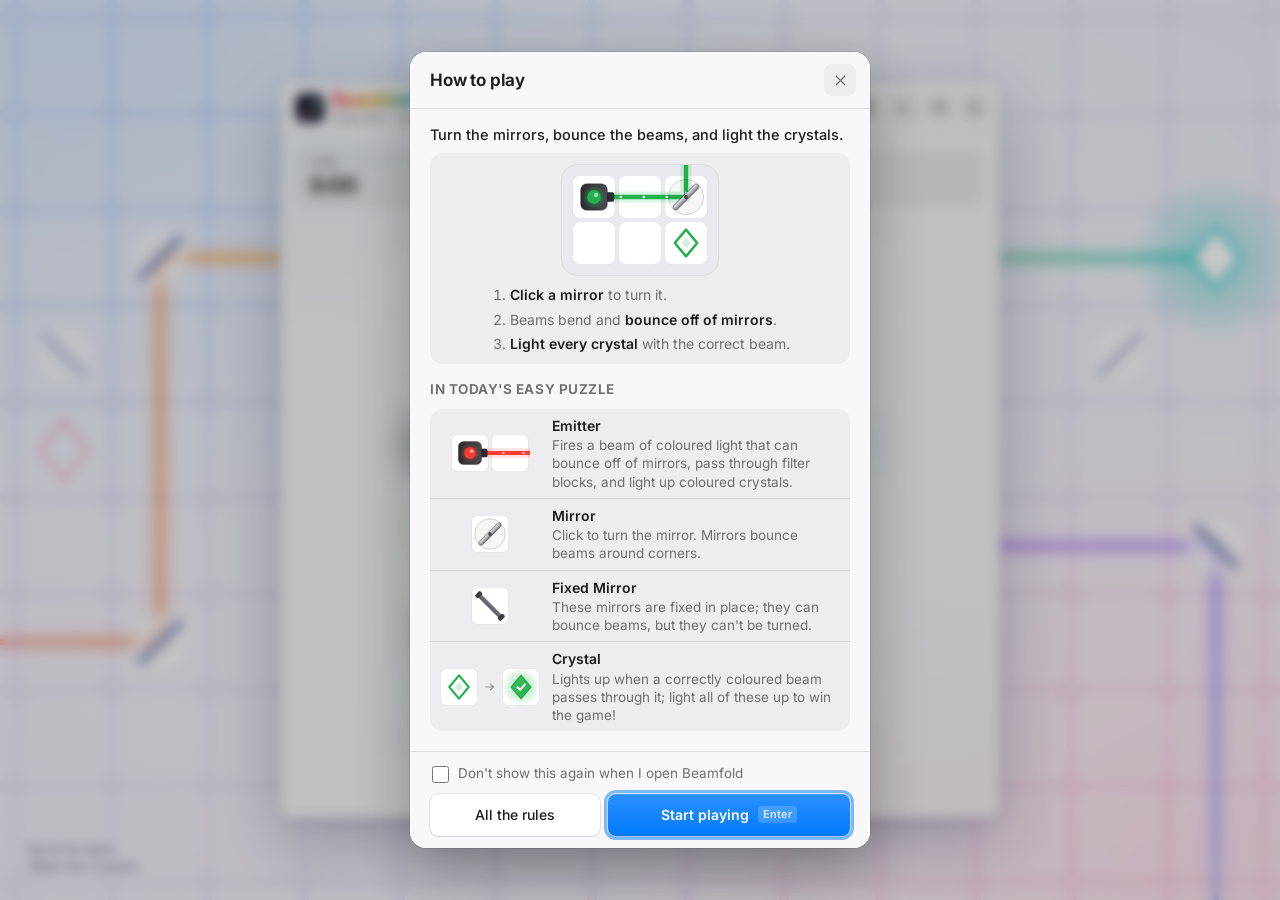
==== commit be61210d: "Solid Filter block, shorter Filter description, and a quieter backdrop in play - The Filter is drawn" ====
--- a/index.html
+++ b/index.html
@@ -16,8 +16,8 @@
     document.documentElement.dataset.theme = t;
   })();
 </script>
-  <script type="module" crossorigin src="./assets/index-BACXEy0n.js"></script>
-  <link rel="stylesheet" crossorigin href="./assets/index-D2JLH0oB.css">
+  <script type="module" crossorigin src="./assets/index-D6KZDz87.js"></script>
+  <link rel="stylesheet" crossorigin href="./assets/index-CddMSO0b.css">
   <meta name="description" content="One new light-bending puzzle every day. Turn the mirrors, mix the colours and light every crystal in as few moves as you can. Free, no ads, no sign-up.">
   <link rel="canonical" href="https://pyraco.github.io/beamfold-site/">
   <link rel="manifest" href="./manifest.webmanifest">
@@ -51,6 +51,7 @@
     </defs>
     <svg x="50%" y="50%" overflow="visible">
       <rect class="bd-tiles" x="-2400" y="-1500" width="4800" height="3000" fill="url(#bd-tile)"/>
+      <g class="bd-scene">
       <g class="bd-ray" stroke="url(#bd-a)">
         <path class="halo" pathLength="1" d="M-1400 192H-480V-192H576"/>
         <path class="glow" pathLength="1" d="M-1400 192H-480V-192H576"/>
@@ -70,6 +71,7 @@
       <circle class="bd-gem-glow" cx="576" cy="-192" r="84" fill="url(#bd-g)"/>
       <path class="bd-gem" d="M576-222l24 30-24 30-24-30z"/>
       <path class="bd-gem lit" d="M576-222l24 30-24 30-24-30z"/>
+      </g>
     </svg>
   </svg>
   <p class="desk-note" aria-hidden="true">Bend the light.<br>Wake the crystals.</p>
--- a/assets/index-CddMSO0b.css
+++ b/assets/index-CddMSO0b.css
@@ -0,0 +1 @@
+@font-face{font-family:Inter Variable;font-style:normal;font-display:swap;font-weight:100 900;src:url(./inter-latin-wght-normal-Dx4kXJAl.woff2)format("woff2")}:root{--font:-apple-system, BlinkMacSystemFont, "SF Pro Text", "Inter Variable", "Segoe UI", system-ui, sans-serif;--spring:cubic-bezier(.2, .9, .3, 1.25);--ease:cubic-bezier(.25, .1, .25, 1);--red:#ff3b30;--green:#22b14c;--yellow:#f5a700;--blue:#007aff;--magenta:#c93fdc;--cyan:#12b3c7;--white:#fff;--desk:radial-gradient(1100px 760px at 12% 8%, #cfe0ff 0%, transparent 62%), radial-gradient(1000px 720px at 92% 94%, #ffd9ea 0%, transparent 60%), linear-gradient(160deg, #e6ebf8, #f2e9f7);--brand-1:#ec4a70;--brand-2:#e89a00;--brand-3:#0fb0ac;--bd-tile:#ffffff6b;--bd-tile-edge:#ffffffa6;--bd-1:#ff6f8f;--bd-2:#ffc21f;--bd-3:#22cfc8;--bd-4:#4d9dff;--bd-5:#b57bff;--bd-ray:.8;--bd-hot:.3;--bd-mirror:#98a0c6;--bd-mirror-shadow:#3c467840;--bd-ring:#ffffff80;--bd-ring-edge:#46508229;--bd-gem:#fff;--bd-note:#3c426480;--win-wash:radial-gradient(120% 50% at 0% 0%, #007aff0b, transparent 70%), radial-gradient(110% 45% at 100% 100%, #ff5a7a0a, transparent 70%);--win:#f6f6f7;--bar:#f6f6f7d1;--hair:#0000001a;--text:#1d1d1f;--text2:#6e6e73;--text3:#8e8e93;--accent:#007aff;--accent-hi:#2b90ff;--focus:#007aff80;--ctl:#fff;--ctl-edge:#00000024;--ctl-hover:#0000000f;--well:#0000000b;--tb-hover:#0000001a;--card:#ffffffd1;--sheet:#f8f8faf0;--sheet-solid:#f8f8fa;--scrim:#00000038;--win-shadow:0 0 0 .5px #00000038, 0 24px 70px #1e285a47, 0 4px 14px #0000001a;--pop-shadow:0 0 0 .5px #0003, 0 22px 60px #0000004d;--easy:#007aff;--easy-bg:#d6e8ff;--easy-ink:#0058c4;--hard:#ff9500;--hard-bg:#ffe3bf;--hard-ink:#a85400;--free:#af52de;--free-bg:#ecdcf9;--free-ink:#7a2aa8;--solved-bg:#34c75933;--solved-ink:#1a7a36;--lightningcss-light:initial;--lightningcss-dark: ;color-scheme:light}:root[data-theme=dark]{--red:#ff5a50;--green:#32d74b;--yellow:#ffd60a;--blue:#4aa3ff;--magenta:#e667f5;--cyan:#5ce0ef;--white:#fff;--desk:radial-gradient(900px 640px at 50% 50%, #4da3ff33 0%, transparent 70%), radial-gradient(1100px 760px at 8% 4%, #222f78 0%, transparent 62%), radial-gradient(1000px 720px at 94% 96%, #5a1c52 0%, transparent 60%), linear-gradient(160deg, #10143a, #090b18);--brand-1:#ff7a93;--brand-2:#ffd84d;--brand-3:#45e6e0;--bd-tile:#a0b4ff0e;--bd-tile-edge:#a0b4ff0d;--bd-1:#ff5a7a;--bd-2:#ffd84d;--bd-3:#45e6e0;--bd-4:#4da3ff;--bd-5:#c07bff;--bd-ray:.8;--bd-hot:.6;--bd-mirror:#fff;--bd-mirror-shadow:#0006;--bd-ring:#a0b4ff0d;--bd-ring-edge:#becdff29;--bd-gem:#eaffff;--bd-note:#c8d0ff6b;--win-wash:radial-gradient(120% 55% at 0% 0%, #4d82ff2b, transparent 70%), radial-gradient(110% 50% at 100% 100%, #ff5a961c, transparent 70%);--win:#1a1b25;--bar:#242634d1;--hair:#ffffff1a;--text:#f5f5f7;--text2:#a1a1a6;--text3:#6e6e73;--accent:#0a84ff;--accent-hi:#3a9bff;--focus:#0a84ffa6;--ctl:#ffffff1c;--ctl-edge:#ffffff12;--ctl-hover:#ffffff1a;--well:#ffffff0f;--tb-hover:#ffffff29;--card:#282a38d1;--sheet:#252733f0;--sheet-solid:#252733;--scrim:#00000080;--win-shadow:0 0 0 .5px #ffffff29, 0 24px 70px #0009;--pop-shadow:0 0 0 .5px #ffffff24, 0 22px 60px #0009;--easy:#0a84ff;--easy-bg:#1c3f6e;--easy-ink:#9ccbff;--hard:#ff9f0a;--hard-bg:#6b4513;--hard-ink:#ffcf8a;--free:#bf5af2;--free-bg:#4f2a6e;--free-ink:#e6c2ff;--solved-bg:#32d74b38;--solved-ink:#86e89b;--lightningcss-light: ;--lightningcss-dark:initial;color-scheme:dark}*{box-sizing:border-box}html,body{height:100%;margin:0}body{font:15px/1.45 var(--font);color:var(--text);background:var(--win);-webkit-font-smoothing:antialiased;-webkit-tap-highlight-color:transparent;overflow-x:hidden}button{font:inherit;color:inherit}h1,h2,h3,p{margin:0}[hidden]{display:none!important}#desk{min-height:100vh;background:var(--win);min-height:100dvh;display:flex}.window{width:100%;min-height:100vh;z-index:1;background:var(--win-wash), var(--win);min-height:100dvh;padding-bottom:env(safe-area-inset-bottom,0px);flex-direction:column;display:flex;position:relative}.titlebar{min-height:calc(52px + env(safe-area-inset-top,0px));padding:env(safe-area-inset-top,0px) 10px 0 16px;background:var(--bar);border-bottom:.5px solid var(--hair);-webkit-backdrop-filter:saturate(180%)blur(20px);backdrop-filter:saturate(180%)blur(20px);-webkit-user-select:none;user-select:none;flex-wrap:wrap;flex:none;align-items:center;display:flex;position:relative}.mark{border-radius:7.5px;flex:none;width:30px;height:30px;margin-right:10px;box-shadow:0 0 0 .5px #ffffff29,0 1px 3px #00000047}.title{flex:1;min-width:0;padding:9px 0}.title h1{letter-spacing:-.01em;font-size:15px;font-weight:650;line-height:1}.wordmark{width:auto;max-width:100%;height:14px;margin:1px 0 4px;display:block;overflow:visible}.b1{stop-color:var(--brand-1)}.b2{stop-color:var(--brand-2)}.b3{stop-color:var(--brand-3)}.backdrop,.desk-note{display:none}.backdrop{z-index:0;pointer-events:none;width:100%;height:100%;position:fixed;top:0;left:0;-webkit-mask-image:radial-gradient(1180px 860px,#000 50%,#0000 100%);mask-image:radial-gradient(1180px 860px,#000 50%,#0000 100%)}.backdrop pattern rect{fill:var(--bd-tile);stroke:var(--bd-tile-edge);stroke-width:1px}.backdrop .b1{stop-color:var(--bd-1)}.backdrop .b2{stop-color:var(--bd-2)}.backdrop .b3{stop-color:var(--bd-3)}.backdrop .b4{stop-color:var(--bd-4)}.backdrop .b5{stop-color:var(--bd-5)}.bd-scene{transition:opacity 1.2s var(--ease)}#desk:has(.stage:not(.veiled)) .bd-scene{opacity:.13}.bd-ray{fill:none;stroke-linecap:round;stroke-linejoin:round;opacity:var(--bd-ray)}.bd-ray path{stroke-dasharray:1;stroke-dashoffset:1px;animation:1.7s cubic-bezier(.35,.1,.25,1) .5s forwards bd-draw}.bd-ray.b path{animation-duration:1.3s;animation-delay:.9s}.bd-ray .halo{stroke-width:30px;opacity:.1}.bd-ray .glow{stroke-width:15px;opacity:.22}.bd-ray .core{stroke-width:5.5px}.bd-ray .hot{stroke:#fff;stroke-width:1.6px;opacity:var(--bd-hot)}@keyframes bd-draw{to{stroke-dashoffset:0}}.bd-ring circle{fill:var(--bd-ring);stroke:var(--bd-ring-edge);stroke-width:1px}.bd-mirror{fill:none;stroke:var(--bd-mirror);stroke-width:8px;stroke-linecap:round;filter:drop-shadow(0 1px 2px var(--bd-mirror-shadow))}.bd-mirror.idle{opacity:.5}.bd-gem{fill:none;stroke:var(--bd-3);stroke-width:3px;stroke-linejoin:round;opacity:.75}.bd-gem.idle{stroke:var(--bd-1);opacity:.5}.bd-gem.lit{fill:var(--bd-gem);opacity:0;animation:bd-light .7s 2s var(--ease) forwards}.bd-gem-glow{opacity:0;animation:bd-light .9s 2s var(--ease) forwards}.backdrop .g1{stop-color:var(--bd-3);stop-opacity:.5}.backdrop .g2{stop-color:var(--bd-3);stop-opacity:0}@keyframes bd-light{to{opacity:1}}.desk-note{z-index:0;letter-spacing:-.005em;color:var(--bd-note);-webkit-user-select:none;user-select:none;pointer-events:none;margin:0;font-size:13px;font-weight:600;line-height:1.35;position:fixed;bottom:24px;left:28px}.title p{color:var(--text2);white-space:nowrap;text-overflow:ellipsis;font-size:12px;line-height:1.25;overflow:hidden}.toolbar{flex:none;gap:6px;display:flex}.tb{background:var(--well);width:34px;height:34px;color:var(--text2);cursor:pointer;transition:background-color .15s, color .15s, transform .15s var(--spring);border:0;border-radius:9px;flex:none;place-items:center;padding:0;display:grid}.tb svg{fill:none;stroke:currentColor;stroke-width:1.7px;stroke-linecap:round;stroke-linejoin:round;width:19px;height:19px}.tb:active{background:var(--tb-hover);transform:scale(.9)}.tb:focus-visible{outline:3px solid var(--focus);outline-offset:1px}.btn:focus-visible{outline:3px solid var(--focus);outline-offset:1px}.switch:focus-visible{outline:3px solid var(--focus);outline-offset:1px}.tb .swap{animation:swap .35s var(--spring);display:grid}@keyframes swap{0%{opacity:0;transform:rotate(-70deg)scale(.5)}}.seg{--n:3;grid-template-columns:repeat(var(--n), minmax(0, 1fr));background:var(--well);-webkit-user-select:none;user-select:none;border-radius:9px;flex:0 0 calc(100% - 6px);height:32px;margin:0 6px 10px 0;padding:2px;display:grid;position:relative}.seg-thumb{width:calc((100% - 4px) / var(--n));background:var(--easy-bg);height:calc(100% - 4px);box-shadow:0 0 0 .5px var(--ctl-edge), 0 1px 2.5px #00000029;transition:transform .34s var(--spring), background-color .25s;border-radius:7px;position:absolute;top:2px;left:2px}.seg[data-on=hard] .seg-thumb{background:var(--hard-bg);transform:translate(100%)}.seg button{z-index:1;color:var(--text2);cursor:pointer;background:0 0;border:0;border-radius:7px;padding:0;font-size:13.5px;font-weight:600;transition:color .2s;position:relative}.seg button[aria-selected=true]{color:var(--easy-ink)}.seg button[data-mode=hard][aria-selected=true]{color:var(--hard-ink)}.seg[data-on=free] .seg-thumb{background:var(--free-bg);transform:translate(200%)}.seg button[data-mode=free][aria-selected=true]{color:var(--free-ink)}.seg button.done:after{content:"✓";color:#34c759;margin-left:5px;font-weight:800}.seg button:focus-visible{outline:3px solid var(--focus);outline-offset:-1px}.seg.wide{flex:none;margin:0 0 14px}.seg.tiers{--n:4}.seg.tiers .seg-thumb{background:var(--free-bg)}.seg.tiers[data-on=easy] .seg-thumb{transform:none}.seg.tiers[data-on=medium] .seg-thumb{transform:translate(100%)}.seg.tiers[data-on=hard] .seg-thumb{transform:translate(200%)}.seg.tiers[data-on=extra] .seg-thumb{transform:translate(300%)}.seg.tiers button{white-space:nowrap}.seg.tiers button[aria-selected=true]{color:var(--free-ink)}.stage.switching #board,.stage.switching .cover-card{animation:switch .38s var(--ease) both}@keyframes switch{0%{opacity:0;transform:scale(.97)}}.gauges{background:var(--well);border-radius:11px;flex:none;grid-template-columns:minmax(0,1fr) minmax(0,1fr) minmax(0,1.5fr);margin:14px 16px 0;display:grid}.gauge{min-width:0;padding:8px 14px 9px}.gauge+.gauge{box-shadow:-.5px 0 0 var(--hair)}.label{letter-spacing:.04em;text-transform:uppercase;color:var(--text3);font-size:11px;font-weight:600;display:block}.value{letter-spacing:-.02em;font-variant-numeric:tabular-nums;font-size:22px;font-weight:650;line-height:1.2;display:block}.value small{color:var(--text2);letter-spacing:0;margin-left:5px;font-size:13px;font-weight:500}.value .bump{animation:bump .28s var(--spring);display:inline-block}@keyframes bump{0%{opacity:.4;transform:translateY(-5px)scale(1.18)}}.pips{flex-wrap:wrap;align-items:center;gap:6px;min-height:26.4px;padding-top:3px;display:flex}.pip{border:2px solid var(--c);width:13px;height:13px;transition:background-color .25s, transform .3s var(--spring), box-shadow .25s;background:0 0;border-radius:3px;transform:rotate(45deg)}.pip.on{background:var(--f,var(--c));box-shadow:0 0 8px -1px var(--c);transform:rotate(45deg)scale(1.12)}.stage{flex:1;place-items:center;min-height:0;padding:14px 12px;display:grid;position:relative}#board{touch-action:manipulation;transition:filter .5s var(--ease), opacity .5s var(--ease), transform .5s var(--ease);border-radius:16px;display:block}.stage.veiled #board{filter:blur(16px)saturate(.7);opacity:.55;transform:scale(.985)}.cover{opacity:0;pointer-events:none;transition:opacity .3s var(--ease);place-items:center;padding:16px;display:grid;position:absolute;top:0;bottom:0;left:0;right:0}.stage.veiled .cover{opacity:1;pointer-events:auto}.cover-card{text-align:center;background:var(--card);width:min(100%,300px);box-shadow:var(--pop-shadow);-webkit-backdrop-filter:saturate(180%)blur(28px);backdrop-filter:saturate(180%)blur(28px);transition:transform .45s var(--spring);border-radius:18px;padding:24px 22px 20px;transform:scale(.94)translateY(8px)}.stage.veiled .cover-card{transform:none}.app-icon{border-radius:16px;width:68px;height:68px;margin:0 auto 12px;display:block;box-shadow:0 6px 18px #00000040,0 0 0 .5px #0000004d}.cover-card h2{letter-spacing:-.02em;font-size:22px;font-weight:700}.cover-card .date{color:var(--text2);font-size:14px}.level{color:var(--text2);justify-items:center;gap:6px;margin:14px 0 16px;font-size:13px;display:grid}.level strong{color:var(--text);font-weight:600}.bars{align-items:flex-end;gap:4px;height:18px;display:flex}.bars i{background:var(--hair);border-radius:2px;width:6px}.bars i.on{background:var(--hard)}.bars.easy i.on{background:var(--easy)}.bars.free i.on{background:var(--free)}.pair{grid-template-columns:1fr 1.55fr;gap:8px;display:grid}.pair .btn.large{padding:0 8px}.today{cursor:pointer;letter-spacing:.04em;text-transform:uppercase;color:var(--text3);background:0 0;border:0;border-radius:12px;justify-items:center;gap:7px;margin:-4px auto 16px;padding:0;font-size:11px;font-weight:600;display:grid}.today:focus-visible{outline:3px solid var(--focus);outline-offset:3px}.today-row{transition:transform .15s var(--spring)}.today:active .today-row{transform:scale(.96)}.today-row{background:var(--well);border-radius:12px;gap:5px;padding:6px 8px;display:flex}.today-row canvas{border-radius:8px}.bars i:first-child{height:6px}.bars i:nth-child(2){height:8px}.bars i:nth-child(3){height:10px}.bars i:nth-child(4){height:12px}.bars i:nth-child(5){height:14px}.bars i:nth-child(6){height:16px}.bars i:nth-child(7){height:18px}.fine{color:var(--text3);margin-top:10px;font-size:12px}.big-time{letter-spacing:-.03em;font-variant-numeric:tabular-nums;margin:4px 0 14px;font-size:34px;font-weight:650}.btn{background:var(--ctl);min-height:36px;box-shadow:0 0 0 .5px var(--ctl-edge), 0 .5px 1.5px #00000024;white-space:nowrap;cursor:pointer;transition:transform .15s var(--spring), filter .15s, opacity .2s, background-color .15s;border:0;border-radius:8px;justify-content:center;align-items:center;gap:7px;padding:0 14px;font-size:14px;font-weight:500;display:inline-flex}.btn svg{fill:none;stroke:currentColor;stroke-width:1.8px;stroke-linecap:round;stroke-linejoin:round;flex:none;width:16px;height:16px}.btn:active{filter:brightness(.94);transform:scale(.96)}.btn:disabled{opacity:.4;cursor:default;filter:none;transform:none}.btn.primary{background:linear-gradient(var(--accent-hi), var(--accent));color:#fff;font-weight:600;box-shadow:0 0 0 .5px #0000001f,0 1px 2px #0050c859,inset 0 .5px #ffffff47}.btn.large{border-radius:11px;width:100%;min-height:44px;padding:0 22px;font-size:16px}kbd{font:600 11px/1 var(--font);color:var(--text3);background:var(--well);border-radius:4px;margin-left:2px;padding:3px 5px}.btn.primary kbd{color:#fffc;background:#ffffff2e}.actions{flex:none;justify-content:center;align-items:center;gap:10px;min-height:52px;padding:0 16px 16px;display:flex}.actions.done{animation:rise .4s var(--spring);justify-content:space-between}.actions .goal{color:var(--text2);text-align:center;text-wrap:balance;margin:0;font-size:13.5px;line-height:1.35}@keyframes rise{0%{opacity:0;transform:translateY(8px)}}.summary{min-width:0;line-height:1.3}.summary strong{font-size:15px;font-weight:650;display:block}.summary span{color:var(--text2);font-variant-numeric:tabular-nums;font-size:12.5px}.actions .group{flex:none;gap:8px;display:flex}.scrim{z-index:20;background:var(--scrim);-webkit-backdrop-filter:blur(6px);backdrop-filter:blur(6px);opacity:0;transition:opacity .22s var(--ease);place-items:center;padding:16px;display:grid;position:fixed;top:0;bottom:0;left:0;right:0}.scrim.open{opacity:1}.sheet{width:min(100%,460px);max-height:calc(100vh - 32px);overscroll-behavior:contain;background:var(--sheet-solid);max-height:calc(100dvh - 32px);box-shadow:var(--pop-shadow);opacity:0;transition:transform .34s var(--spring), opacity .2s var(--ease);border-radius:16px;outline:none;overflow-y:auto;transform:translateY(14px)scale(.96)}.scrim.open .sheet{opacity:1;transform:none}.sheet-head{z-index:2;background:var(--sheet-solid);border-bottom:.5px solid var(--hair);justify-content:space-between;align-items:center;padding:12px 14px 12px 20px;display:flex;position:sticky;top:0}.sheet-head h2{letter-spacing:-.01em;font-size:17px;font-weight:650}.sheet-body{padding:16px 20px 20px}.sheet-body h3{letter-spacing:.04em;text-transform:uppercase;color:var(--text2);margin:22px 0 9px;font-size:13.5px;font-weight:650}.sheet-body h3:first-child{margin-top:0}.sheet-body p{color:var(--text2);font-size:14.5px}.sheet-body p strong{color:var(--text);font-weight:600}.lead{text-wrap:balance;font-size:16px;font-weight:500;line-height:1.4;color:var(--text)!important}.demo{background:var(--well);border-radius:12px;flex-direction:column;align-items:center;gap:12px;margin:12px 0 4px;padding:14px 14px 13px;display:flex}.demo canvas{border-radius:12px;flex:none}.demo ol{color:var(--text2);gap:4px;margin:0;padding-left:20px;font-size:14px;display:grid}.demo ol li{text-wrap:balance}.demo ol strong{color:var(--text);white-space:nowrap;font-weight:600}.pieces{background:var(--well);border-radius:12px;margin:0;padding:0;list-style:none}.pieces li{align-items:center;gap:12px;padding:9px 14px 9px 10px;display:flex}.pieces li+li{border-top:1px solid var(--hair)}.pieces .pic{flex:none;justify-content:center;align-items:center;gap:4px;width:100px;display:flex}.pieces .pic svg{width:14px;height:14px;stroke:var(--text3);fill:none;stroke-width:2px;stroke-linecap:round;stroke-linejoin:round;flex:none}.pieces b{font-size:14px;font-weight:600;display:block}.pieces span{color:var(--text2);font-size:13.5px;line-height:1.35;display:block}.mix{background:var(--well);border-radius:12px;grid-template-columns:auto 1fr;align-items:center;gap:14px;padding:12px 14px;display:grid}.mix canvas{border-radius:12px}.sums{color:var(--text2);gap:7px;font-size:13.5px;display:grid}.sum{align-items:center;gap:6px;display:flex}.dot{background:var(--c);border-radius:50%;flex:none;width:14px;height:14px;box-shadow:inset 0 0 0 .5px #00000040}.sum em{color:var(--text);margin-left:2px;font-style:normal;font-weight:600}.modes{gap:8px;margin:10px 0 0;padding:0;list-style:none;display:grid}.modes li{background:var(--easy-bg);color:var(--easy-ink);border-radius:12px;padding:10px 14px 11px}.modes li.hard{background:var(--hard-bg);color:var(--hard-ink)}.modes b{font-size:14px;font-weight:700;line-height:1.35;display:block}.modes span{color:var(--text);font-size:13.5px;line-height:1.35;display:block}.invite{width:100%;min-height:40px;color:var(--accent);white-space:normal;text-align:center;justify-content:center;margin-top:14px;padding:8px 14px;font-weight:600;line-height:1.25}.setting{background:var(--well);border-radius:12px;justify-content:space-between;align-items:center;gap:14px;margin-top:16px;padding:11px 14px;display:flex}.setting b{font-size:14px;font-weight:600;display:block}.setting span{color:var(--text2);font-size:12.5px;display:block}.switch{cursor:pointer;background:#8e8e9373;border:0;border-radius:13px;flex:none;width:44px;height:26px;transition:background-color .22s;position:relative}.switch:after{content:"";width:22px;height:22px;transition:transform .28s var(--spring);background:#fff;border-radius:50%;position:absolute;top:2px;left:2px;box-shadow:0 1px 3px #0000004d}.switch[aria-checked=true]{background:#34c759}.switch[aria-checked=true]:after{transform:translate(18px)}.sheet-foot{justify-content:flex-end;gap:8px;margin-top:18px;display:flex}.sheet-foot.pinned{z-index:2;padding:12px 20px calc(12px + env(safe-area-inset-bottom,0px));background:var(--sheet-solid);border-top:.5px solid var(--hair);flex-wrap:wrap;margin:0;position:sticky;bottom:0}.sheet-foot.pinned .btn{flex:1;min-height:42px}.sheet-foot.pinned .btn.primary{flex:1.5}.check{color:var(--text2);cursor:pointer;-webkit-user-select:none;user-select:none;flex:0 0 100%;align-items:center;gap:9px;padding:0 2px 2px;font-size:13.5px;display:flex}.check input{width:17px;height:17px;accent-color:var(--accent);cursor:pointer;flex:none;margin:0}.check input:focus-visible{outline:3px solid var(--focus);outline-offset:2px}.result{text-align:center;padding:26px 20px 20px;position:relative}.tb.corner{z-index:1;position:absolute;top:12px;right:12px}.seal{width:64px;height:64px;margin:0 auto 10px;display:block}.seal circle{fill:#34c759;transform-origin:50%;animation:seal .5s var(--spring) both}.seal path{fill:none;stroke:#fff;stroke-width:3.2px;stroke-linecap:round;stroke-linejoin:round;stroke-dasharray:30;stroke-dashoffset:30px;animation:tick .38s .28s var(--ease) forwards}@keyframes seal{0%{opacity:0;transform:scale(.3)}}@keyframes tick{to{stroke-dashoffset:0}}.result h2{letter-spacing:-.02em;font-size:26px;font-weight:700}.result .sub{color:var(--text2);font-size:14px}.tiles{grid-template-columns:repeat(3,1fr);gap:8px;margin:16px 0 0;display:grid}.tiles.four{grid-template-columns:repeat(4,1fr)}.tile{background:var(--well);text-align:center;border-radius:11px;min-width:0;padding:10px 4px 9px}.tile b{letter-spacing:-.02em;font-variant-numeric:tabular-nums;font-size:22px;font-weight:650;line-height:1.2;display:block}.tile span{color:var(--text2);font-size:11.5px;line-height:1.3;display:block}.result .tile{animation:rise .45s var(--spring) both}.result .tile:first-child{animation-delay:.12s}.result .tile:nth-child(2){animation-delay:.19s}.result .tile:nth-child(3){animation-delay:.26s}.squares{flex-wrap:wrap;justify-content:center;gap:4px;max-width:300px;margin:16px auto 0;display:flex}.squares i{width:15px;height:15px;animation:pop .3s var(--spring) both;background:#34c759;border-radius:4px}.squares i.extra{background:#fc0}.squares i.more{width:auto;height:15px;font:600 12px/15px var(--font);color:var(--text2);background:0 0;font-style:normal}@keyframes pop{0%{transform:scale(0)}}.caption{color:var(--text2);margin-top:7px;font-size:12.5px}.next{border-top:.5px solid var(--hair);color:var(--text2);text-align:center;margin-top:16px;padding-top:14px;font-size:13.5px}.next b{color:var(--text);font-variant-numeric:tabular-nums;font-weight:650}.result .row{grid-template-columns:1fr 1.3fr;gap:8px;margin-top:16px;display:grid}.result .row .btn{min-height:40px}.dist{gap:6px;display:grid}.dist-row{color:var(--text2);grid-template-columns:96px 1fr;align-items:center;gap:10px;font-size:13px;display:grid}.dist-bar{color:#fff;text-align:right;font-variant-numeric:tabular-nums;transform-origin:0;min-width:22px;height:20px;animation:grow .5s var(--spring) both;background:#8e8e9373;border-radius:6px;padding:0 7px;font-size:12px;font-weight:650;line-height:20px}.dist-bar.hot{background:var(--accent)}@keyframes grow{0%{opacity:0;transform:scaleX(.1)}}.empty{text-align:center;padding:8px 0 2px}.cheer{background:var(--free-bg);color:var(--free-ink);border-radius:10px;margin-top:12px;padding:9px 12px;font-size:14px;font-weight:600}.tier-info{line-height:1.4;font-size:13.5px!important}.levels{grid-template-columns:repeat(10,minmax(0,1fr));gap:6px;margin-top:12px;display:grid}.lv{background:var(--well);height:38px;color:var(--text);font-variant-numeric:tabular-nums;cursor:pointer;transition:transform .15s var(--spring), background-color .15s, box-shadow .15s;border:0;border-radius:9px;padding:0;font-size:14px;font-weight:600;position:relative}.levels .lv{animation:pop .3s var(--spring) both;animation-delay:calc(var(--i) * 7ms)}.lv:active{transform:scale(.9)}.lv:focus-visible{outline:3px solid var(--focus);outline-offset:1px}.lv.solved{background:var(--solved-bg);color:var(--solved-ink)}.lv.perfect:after{content:"★";color:var(--yellow);font-size:9px;line-height:1.2;position:absolute;top:1px;right:3px}.lv.going:before{content:"";background:var(--hard);border-radius:50%;width:5px;height:5px;margin-left:-2.5px;position:absolute;bottom:4px;left:50%}.lv.here{box-shadow:inset 0 0 0 2px var(--free)}.legend{flex-wrap:wrap;gap:6px 16px;margin-top:12px;display:flex;font-size:12.5px!important}.legend span{align-items:center;gap:6px;display:inline-flex}.legend .lv{cursor:default;border-radius:5px;flex:none;width:18px;height:18px}.legend .lv.perfect:after{font-size:8px;top:-2px;right:1px}.legend .lv.going:before{bottom:6.5px}.toast{left:50%;top:calc(64px + env(safe-area-inset-top,0px));z-index:30;background:var(--sheet);color:var(--text);box-shadow:var(--pop-shadow);-webkit-backdrop-filter:saturate(180%)blur(24px);backdrop-filter:saturate(180%)blur(24px);white-space:nowrap;text-overflow:ellipsis;opacity:0;pointer-events:none;max-width:calc(100vw - 24px);transition:opacity .2s, transform .3s var(--spring);border-radius:999px;padding:9px 15px;font-size:13.5px;font-weight:500;position:fixed;overflow:hidden;transform:translate(-50%,-12px)scale(.96)}.toast.show{opacity:1;transform:translate(-50%)}@media (max-width:480px){.gauge{padding-left:10px;padding-right:8px}.value{white-space:nowrap}.value small{margin-left:4px;font-size:12px}.levels{grid-template-columns:repeat(5,minmax(0,1fr));gap:7px}.levels .lv{height:44px;font-size:15px}.seg.tiers button{letter-spacing:-.01em;font-size:12.5px}.mix{grid-template-columns:1fr;justify-items:center}.dist-row{grid-template-columns:88px 1fr}.sheet-foot:not(.pinned) .btn{flex:1}}@media (max-width:480px) and (orientation:portrait){.actions.done{flex-direction:column;align-items:stretch;gap:10px}.actions.done .summary{text-align:center}.actions.done .group{grid-template-columns:1fr 1.2fr;display:grid}}@media (max-width:340px){.mark{display:none}}@media (max-height:600px) and (orientation:portrait){.app-icon{border-radius:9px;width:38px;height:38px;margin-bottom:6px}.cover-card{padding:14px 18px}.cover-card .fine{display:none}.level{margin:8px 0 10px}.today{margin-bottom:10px}}@media (pointer:coarse){.tb{position:relative}.tb:after{content:"";position:absolute;top:-5px;bottom:-5px;left:-3px;right:-3px}.btn,.sheet-foot.pinned .btn{min-height:44px}.actions{min-height:60px}.seg button:before{content:"";position:absolute;top:-7px;bottom:-7px;left:0;right:0}.switch:before{content:"";position:absolute;top:-8px;bottom:-8px;left:-3px;right:-3px}.check{min-height:40px;padding-bottom:0}.levels .lv{min-height:40px}}@media (pointer:coarse) and (max-width:639px) and (orientation:portrait){.seg{height:38px}.seg button:before{top:-3px;bottom:-3px}.seg button{font-size:14px}}@media (hover:hover){.levels .lv:hover{background:var(--tb-hover)}.levels .lv.solved:hover{filter:brightness(1.08);background:var(--solved-bg)}.tb:hover{background:var(--tb-hover);color:var(--text)}.btn:hover:not(:disabled){filter:brightness(1.04)}:root[data-theme=dark] .btn:hover:not(:disabled){filter:brightness(1.2)}}@media (min-width:640px) and (min-height:560px){body{background:#dfe5f3}:root[data-theme=dark] body{background:#090b18}#desk{background:var(--desk);justify-content:center;align-items:center;padding:24px}.backdrop{display:block}.window{width:clamp(580px,80vh,880px);max-width:calc(100vw - 48px);min-height:0;box-shadow:var(--win-shadow);animation:open .5s var(--spring) both;border-radius:12px;overflow:hidden}@keyframes open{0%{opacity:0;transform:scale(.96)}}.titlebar{flex-wrap:nowrap}.title{max-width:calc(50% - 157px);padding:0}.mark{border-radius:7px;width:28px;height:28px;margin-right:9px}.toolbar{margin-left:auto}.seg{border-radius:8px;flex:none;width:222px;height:28px;margin:0 0 0 -111px;position:absolute;top:12px;left:50%}.seg button{font-size:13px}.seg.wide{width:auto;height:30px;margin:0 0 14px;position:relative;top:auto;left:auto}.tb{border-radius:8px;width:30px;height:30px}.tb svg{width:17px;height:17px}.sheet .tb{width:32px;height:32px}.stage{padding:16px}.actions{min-height:54px;padding-bottom:18px}.toast{top:18px}}@media (min-width:640px) and (min-height:560px) and (max-height:800px){.mark{display:none}.title{max-width:calc(50% - 120px)}}@media (pointer:coarse) and (min-width:640px) and (min-height:560px){.tb,.sheet .tb{width:36px;height:36px}.seg{height:34px;top:9px}.seg.wide{height:38px}.levels{grid-template-columns:repeat(8,minmax(0,1fr))}}@media (min-width:1200px) and (min-height:560px){.desk-note{display:block}}@media (max-height:940px){.pieces li{padding-top:7px;padding-bottom:7px}.demo{gap:9px;margin-top:8px;padding:11px 14px 10px}.sheet-body h3{margin-top:16px}}@media (max-height:720px){.app-icon{border-radius:11px;width:46px;height:46px;margin-bottom:8px}.cover-card{padding:18px 20px 16px}.cover-card h2{font-size:20px}.level{margin:10px 0 12px}.today{margin-bottom:12px}.fine{margin-top:8px}}@media (orientation:landscape) and (max-height:559px){#desk,.window{height:100vh;height:100dvh;min-height:0}.window{grid-template-rows:auto auto minmax(0,1fr) auto;grid-template-columns:minmax(0,1fr) minmax(250px,300px);padding-bottom:0;display:grid}.stage{padding:8px 10px 8px calc(10px + env(safe-area-inset-left,0px));grid-area:1/1/-1}.titlebar,.gauges,.actions{margin-right:env(safe-area-inset-right,0px);grid-column:2}.titlebar{-webkit-backdrop-filter:none;backdrop-filter:none;background:0 0;border-bottom:0;grid-row:1;min-height:0;padding:2px 8px 0 4px}.title{padding:6px 0}.mark{display:none}.seg{height:30px;margin:2px 4px 0 0}.gauges{grid-row:2;grid-template-columns:1fr 1fr;margin:10px 12px 0 4px}.gauge{padding:6px 12px 7px}.gauge:nth-child(3){box-shadow:0 -.5px 0 var(--hair);grid-column:1/-1;justify-content:space-between;align-items:center;gap:10px;display:flex}.gauge:nth-child(3) .pips{justify-content:flex-end;min-height:22px;padding-top:0}.value{font-size:20px}.actions{padding:0 12px calc(10px + env(safe-area-inset-bottom,0px)) 4px;flex-wrap:wrap;grid-row:4;gap:8px;min-height:0}.actions .btn{flex:1;padding:0 8px}.actions.done{flex-direction:column;align-items:stretch;gap:8px}.actions.done .group{grid-template-columns:1fr 1.2fr;display:grid}.cover{padding:8px}.demo{flex-direction:row;justify-content:center;gap:20px}.levels{grid-template-columns:repeat(8,minmax(0,1fr))}.cover-card{width:min(100%,290px);padding:14px 18px}.app-icon,.cover-card .fine{display:none}.level{margin:8px 0 10px}.today{margin-bottom:10px}.big-time{margin:2px 0 10px;font-size:28px}.toast{top:10px}.scrim{padding:10px}.sheet{max-height:calc(100vh - 20px);max-height:calc(100dvh - 20px)}.result{padding:14px 20px 0}.seal{display:none}.result h2{font-size:21px}.tiles,.squares,.invite{margin-top:10px}.next{margin-top:10px;padding-top:10px}.result .row{background:var(--sheet-solid);border-top:.5px solid var(--hair);margin:10px -20px 0;padding:10px 20px 12px;position:sticky;bottom:0}}::view-transition-old(root){mix-blend-mode:normal;animation:none}::view-transition-new(root){mix-blend-mode:normal;animation:none}::view-transition-new(root){animation:reveal .55s var(--ease) both}@keyframes reveal{0%{clip-path:circle(0 at var(--vx,50%) var(--vy,0%))}to{clip-path:circle(150vmax at var(--vx,50%) var(--vy,0%))}}@media (prefers-reduced-motion:reduce){*,:before,:after{transition-duration:.01ms!important;animation-duration:.01ms!important;animation-delay:0s!important}}
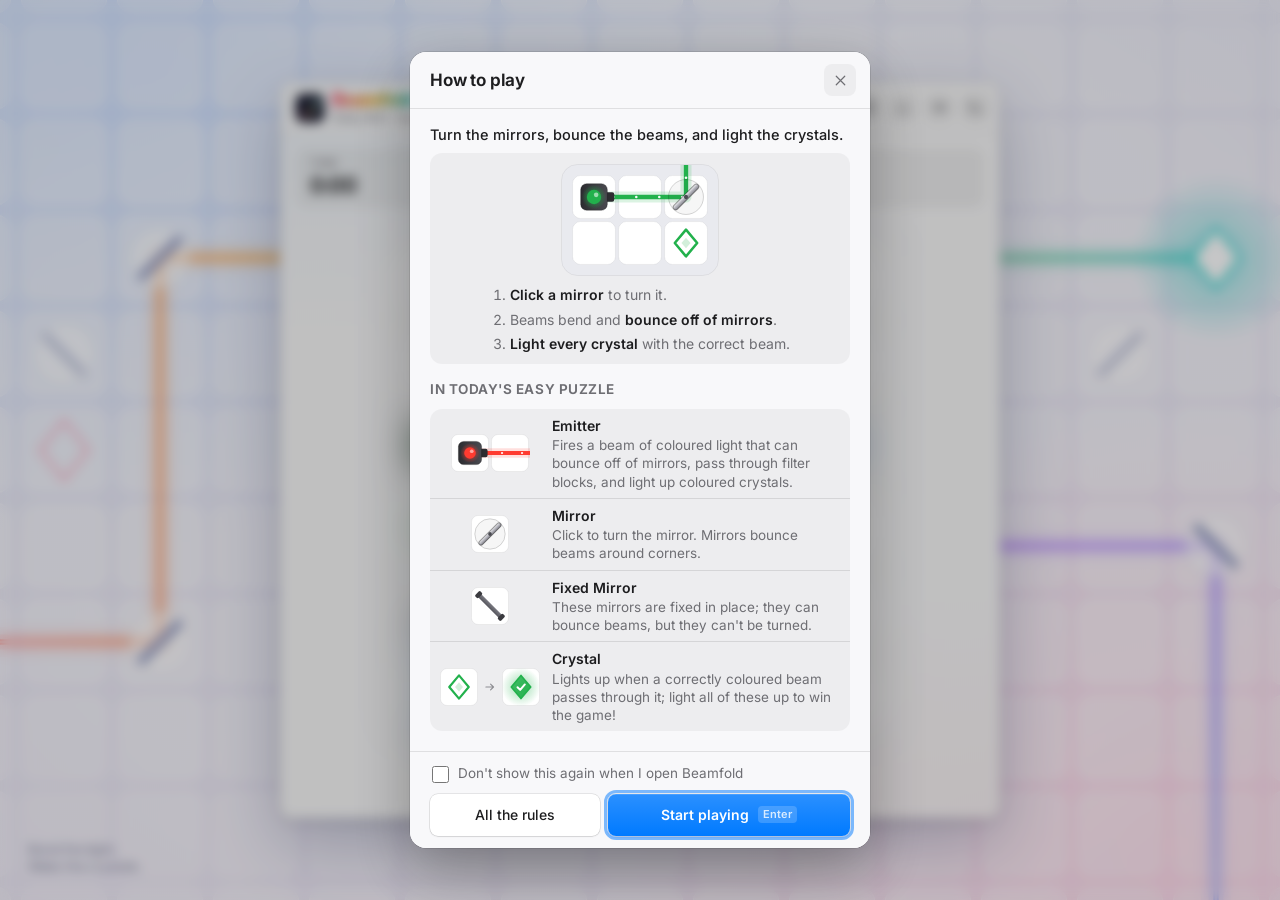
==== commit 9f7d4ec5: "Rebuild on the shared kit Beamfold now takes its styles and board drawing from the kit it shares wit" ====
--- a/index.html
+++ b/index.html
@@ -16,8 +16,8 @@
     document.documentElement.dataset.theme = t;
   })();
 </script>
-  <script type="module" crossorigin src="./assets/index-D6KZDz87.js"></script>
-  <link rel="stylesheet" crossorigin href="./assets/index-CddMSO0b.css">
+  <script type="module" crossorigin src="./assets/index-D0BYoZNo.js"></script>
+  <link rel="stylesheet" crossorigin href="./assets/index-0ksKWhUs.css">
   <meta name="description" content="One new light-bending puzzle every day. Turn the mirrors, mix the colours and light every crystal in as few moves as you can. Free, no ads, no sign-up.">
   <link rel="canonical" href="https://pyraco.github.io/beamfold-site/">
   <link rel="manifest" href="./manifest.webmanifest">
--- a/assets/index-0ksKWhUs.css
+++ b/assets/index-0ksKWhUs.css
@@ -0,0 +1 @@
+@font-face{font-family:Inter Variable;font-style:normal;font-display:swap;font-weight:100 900;src:url(./inter-latin-wght-normal-Dx4kXJAl.woff2)format("woff2")}:root{--font:-apple-system, BlinkMacSystemFont, "SF Pro Text", "Inter Variable", "Segoe UI", system-ui, sans-serif;--spring:cubic-bezier(.2, .9, .3, 1.25);--ease:cubic-bezier(.25, .1, .25, 1);--seg-w:168px;--red:#ff3b30;--green:#22b14c;--yellow:#f5a700;--blue:#007aff;--magenta:#c93fdc;--cyan:#12b3c7;--white:#fff;--desk:radial-gradient(1100px 760px at 12% 8%, #cfe0ff 0%, transparent 62%), radial-gradient(1000px 720px at 92% 94%, #ffd9ea 0%, transparent 60%), linear-gradient(160deg, #e6ebf8, #f2e9f7);--brand-1:#ec4a70;--brand-2:#e89a00;--brand-3:#0fb0ac;--bd-tile:#ffffff6b;--bd-tile-edge:#ffffffa6;--bd-1:#ff6f8f;--bd-2:#ffc21f;--bd-3:#22cfc8;--bd-4:#4d9dff;--bd-5:#b57bff;--bd-ray:.8;--bd-hot:.3;--bd-mirror:#98a0c6;--bd-mirror-shadow:#3c467840;--bd-ring:#ffffff80;--bd-ring-edge:#46508229;--bd-gem:#fff;--bd-note:#3c426480;--win-wash:radial-gradient(120% 50% at 0% 0%, #007aff0b, transparent 70%), radial-gradient(110% 45% at 100% 100%, #ff5a7a0a, transparent 70%);--win:#f6f6f7;--bar:#f6f6f7d1;--hair:#0000001a;--text:#1d1d1f;--text2:#6e6e73;--text3:#8e8e93;--accent:#007aff;--accent-hi:#2b90ff;--focus:#007aff80;--ctl:#fff;--ctl-edge:#00000024;--ctl-hover:#0000000f;--well:#0000000b;--tb-hover:#0000001a;--card:#ffffffd1;--sheet:#f8f8faf0;--sheet-solid:#f8f8fa;--scrim:#00000038;--win-shadow:0 0 0 .5px #00000038, 0 24px 70px #1e285a47, 0 4px 14px #0000001a;--pop-shadow:0 0 0 .5px #0003, 0 22px 60px #0000004d;--easy:#007aff;--easy-bg:#d6e8ff;--easy-ink:#0058c4;--hard:#ff9500;--hard-bg:#ffe3bf;--hard-ink:#a85400;--free:#af52de;--free-bg:#ecdcf9;--free-ink:#7a2aa8;--solved-bg:#34c75933;--solved-ink:#1a7a36;--lightningcss-light:initial;--lightningcss-dark: ;color-scheme:light}:root[data-theme=dark]{--red:#ff5a50;--green:#32d74b;--yellow:#ffd60a;--blue:#4aa3ff;--magenta:#e667f5;--cyan:#5ce0ef;--white:#fff;--desk:radial-gradient(900px 640px at 50% 50%, #4da3ff33 0%, transparent 70%), radial-gradient(1100px 760px at 8% 4%, #222f78 0%, transparent 62%), radial-gradient(1000px 720px at 94% 96%, #5a1c52 0%, transparent 60%), linear-gradient(160deg, #10143a, #090b18);--brand-1:#ff7a93;--brand-2:#ffd84d;--brand-3:#45e6e0;--bd-tile:#a0b4ff0e;--bd-tile-edge:#a0b4ff0d;--bd-1:#ff5a7a;--bd-2:#ffd84d;--bd-3:#45e6e0;--bd-4:#4da3ff;--bd-5:#c07bff;--bd-ray:.8;--bd-hot:.6;--bd-mirror:#fff;--bd-mirror-shadow:#0006;--bd-ring:#a0b4ff0d;--bd-ring-edge:#becdff29;--bd-gem:#eaffff;--bd-note:#c8d0ff6b;--win-wash:radial-gradient(120% 55% at 0% 0%, #4d82ff2b, transparent 70%), radial-gradient(110% 50% at 100% 100%, #ff5a961c, transparent 70%);--win:#1a1b25;--bar:#242634d1;--hair:#ffffff1a;--text:#f5f5f7;--text2:#a1a1a6;--text3:#6e6e73;--accent:#0a84ff;--accent-hi:#3a9bff;--focus:#0a84ffa6;--ctl:#ffffff1c;--ctl-edge:#ffffff12;--ctl-hover:#ffffff1a;--well:#ffffff0f;--tb-hover:#ffffff29;--card:#282a38d1;--sheet:#252733f0;--sheet-solid:#252733;--scrim:#00000080;--win-shadow:0 0 0 .5px #ffffff29, 0 24px 70px #0009;--pop-shadow:0 0 0 .5px #ffffff24, 0 22px 60px #0009;--easy:#0a84ff;--easy-bg:#1c3f6e;--easy-ink:#9ccbff;--hard:#ff9f0a;--hard-bg:#6b4513;--hard-ink:#ffcf8a;--free:#bf5af2;--free-bg:#4f2a6e;--free-ink:#e6c2ff;--solved-bg:#32d74b38;--solved-ink:#86e89b;--lightningcss-light: ;--lightningcss-dark:initial;color-scheme:dark}*{box-sizing:border-box}html,body{height:100%;margin:0}body{font:15px/1.45 var(--font);color:var(--text);background:var(--win);-webkit-font-smoothing:antialiased;-webkit-tap-highlight-color:transparent;overflow-x:hidden}button{font:inherit;color:inherit}h1,h2,h3,p{margin:0}[hidden]{display:none!important}#desk{min-height:100vh;background:var(--win);min-height:100dvh;display:flex}.window{width:100%;min-height:100vh;z-index:1;background:var(--win-wash), var(--win);min-height:100dvh;padding-bottom:env(safe-area-inset-bottom,0px);flex-direction:column;display:flex;position:relative}.titlebar{min-height:calc(52px + env(safe-area-inset-top,0px));padding:env(safe-area-inset-top,0px) 10px 0 16px;background:var(--bar);border-bottom:.5px solid var(--hair);-webkit-backdrop-filter:saturate(180%)blur(20px);backdrop-filter:saturate(180%)blur(20px);-webkit-user-select:none;user-select:none;flex-wrap:wrap;flex:none;align-items:center;display:flex;position:relative}.mark{border-radius:7.5px;flex:none;width:30px;height:30px;margin-right:10px;box-shadow:0 0 0 .5px #ffffff29,0 1px 3px #00000047}.title{flex:1;min-width:0;padding:9px 0}.title h1{letter-spacing:-.01em;font-size:15px;font-weight:650;line-height:1}.wordmark{width:auto;max-width:100%;height:14px;margin:1px 0 4px;display:block;overflow:visible}.b1{stop-color:var(--brand-1)}.b2{stop-color:var(--brand-2)}.b3{stop-color:var(--brand-3)}.sr{clip:rect(0 0 0 0);white-space:nowrap;border:0;width:1px;height:1px;margin:-1px;padding:0;position:absolute;overflow:hidden}.backdrop,.desk-note{display:none}.backdrop{z-index:0;pointer-events:none;width:100%;height:100%;position:fixed;top:0;left:0;-webkit-mask-image:radial-gradient(1180px 860px,#000 50%,#0000 100%);mask-image:radial-gradient(1180px 860px,#000 50%,#0000 100%)}.backdrop pattern rect{fill:var(--bd-tile);stroke:var(--bd-tile-edge);stroke-width:1px}.backdrop .b1{stop-color:var(--bd-1)}.backdrop .b2{stop-color:var(--bd-2)}.backdrop .b3{stop-color:var(--bd-3)}.backdrop .b4{stop-color:var(--bd-4)}.backdrop .b5{stop-color:var(--bd-5)}.bd-scene{transition:opacity 1.2s var(--ease)}#desk:has(.stage:not(.veiled)) .bd-scene{opacity:.13}.bd-ray{fill:none;stroke-linecap:round;stroke-linejoin:round;opacity:var(--bd-ray)}.bd-ray path{stroke-dasharray:1;stroke-dashoffset:1px;animation:1.7s cubic-bezier(.35,.1,.25,1) .5s forwards bd-draw}.bd-ray.b path{animation-duration:1.3s;animation-delay:.9s}.bd-ray .halo{stroke-width:30px;opacity:.1}.bd-ray .glow{stroke-width:15px;opacity:.22}.bd-ray .core{stroke-width:5.5px}.bd-ray .hot{stroke:#fff;stroke-width:1.6px;opacity:var(--bd-hot)}@keyframes bd-draw{to{stroke-dashoffset:0}}.bd-ring circle{fill:var(--bd-ring);stroke:var(--bd-ring-edge);stroke-width:1px}.bd-mirror{fill:none;stroke:var(--bd-mirror);stroke-width:8px;stroke-linecap:round;filter:drop-shadow(0 1px 2px var(--bd-mirror-shadow))}.bd-mirror.idle{opacity:.5}.desk-note{z-index:0;letter-spacing:-.005em;color:var(--bd-note);-webkit-user-select:none;user-select:none;pointer-events:none;margin:0;font-size:13px;font-weight:600;line-height:1.35;position:fixed;bottom:24px;left:28px}.title p{color:var(--text2);white-space:nowrap;text-overflow:ellipsis;font-size:12px;line-height:1.25;overflow:hidden}.toolbar{flex:none;gap:6px;display:flex}.tb{background:var(--well);width:34px;height:34px;color:var(--text2);cursor:pointer;transition:background-color .15s, color .15s, transform .15s var(--spring);border:0;border-radius:9px;flex:none;place-items:center;padding:0;display:grid}.tb svg{fill:none;stroke:currentColor;stroke-width:1.7px;stroke-linecap:round;stroke-linejoin:round;width:19px;height:19px}.tb:active{background:var(--tb-hover);transform:scale(.9)}.tb:focus-visible{outline:3px solid var(--focus);outline-offset:1px}.btn:focus-visible{outline:3px solid var(--focus);outline-offset:1px}.switch:focus-visible{outline:3px solid var(--focus);outline-offset:1px}.tb .swap{animation:swap .35s var(--spring);display:grid}@keyframes swap{0%{opacity:0;transform:rotate(-70deg)scale(.5)}}.seg{--n:2;grid-template-columns:repeat(var(--n), minmax(0, 1fr));background:var(--well);-webkit-user-select:none;user-select:none;border-radius:9px;flex:0 0 calc(100% - 6px);height:32px;margin:0 6px 10px 0;padding:2px;display:grid;position:relative}.seg-thumb{width:calc((100% - 4px) / var(--n));background:var(--easy-bg);height:calc(100% - 4px);box-shadow:0 0 0 .5px var(--ctl-edge), 0 1px 2.5px #00000029;transition:transform .34s var(--spring), background-color .25s;border-radius:7px;position:absolute;top:2px;left:2px}.seg[data-on=hard] .seg-thumb{background:var(--hard-bg);transform:translate(100%)}.seg button{z-index:1;color:var(--text2);cursor:pointer;background:0 0;border:0;border-radius:7px;padding:0;font-size:13.5px;font-weight:600;transition:color .2s;position:relative}.seg button[aria-selected=true]{color:var(--easy-ink)}.seg button[data-mode=hard][aria-selected=true]{color:var(--hard-ink)}.seg button.done:after{content:"✓";color:#34c759;margin-left:5px;font-weight:800}.seg button:focus-visible{outline:3px solid var(--focus);outline-offset:-1px}.seg.wide{flex:none;margin:0 0 14px}.stage.switching #board,.stage.switching .cover-card{animation:switch .38s var(--ease) both}@keyframes switch{0%{opacity:0;transform:scale(.97)}}.gauges{background:var(--well);border-radius:11px;flex:none;grid-template-columns:minmax(0,1fr) minmax(0,1fr) minmax(0,1.5fr);margin:14px 16px 0;display:grid}.gauge{min-width:0;padding:8px 14px 9px}.gauge+.gauge{box-shadow:-.5px 0 0 var(--hair)}.label{letter-spacing:.04em;text-transform:uppercase;color:var(--text3);font-size:11px;font-weight:600;display:block}.value{letter-spacing:-.02em;font-variant-numeric:tabular-nums;font-size:22px;font-weight:650;line-height:1.2;display:block}.value small{color:var(--text2);letter-spacing:0;margin-left:5px;font-size:13px;font-weight:500}.value .bump{animation:bump .28s var(--spring);display:inline-block}@keyframes bump{0%{opacity:.4;transform:translateY(-5px)scale(1.18)}}.pips{flex-wrap:wrap;align-items:center;gap:6px;min-height:26.4px;padding-top:3px;display:flex}.stage{flex:1;place-items:center;min-height:0;padding:14px 12px;display:grid;position:relative}#board{touch-action:manipulation;transition:filter .5s var(--ease), opacity .5s var(--ease), transform .5s var(--ease);border-radius:16px;display:block}.stage.veiled #board{filter:blur(16px)saturate(.7);opacity:.55;transform:scale(.985)}.cover{opacity:0;pointer-events:none;transition:opacity .3s var(--ease);place-items:center;padding:16px;display:grid;position:absolute;top:0;bottom:0;left:0;right:0}.stage.veiled .cover{opacity:1;pointer-events:auto}.cover-card{text-align:center;background:var(--card);width:min(100%,300px);box-shadow:var(--pop-shadow);-webkit-backdrop-filter:saturate(180%)blur(28px);backdrop-filter:saturate(180%)blur(28px);transition:transform .45s var(--spring);border-radius:18px;padding:24px 22px 20px;transform:scale(.94)translateY(8px)}.stage.veiled .cover-card{transform:none}.app-icon{border-radius:16px;width:68px;height:68px;margin:0 auto 12px;display:block;box-shadow:0 6px 18px #00000040,0 0 0 .5px #0000004d}.cover-card h2{letter-spacing:-.02em;font-size:22px;font-weight:700}.cover-card .date{color:var(--text2);font-size:14px}.level{color:var(--text2);justify-items:center;gap:6px;margin:14px 0 16px;font-size:13px;display:grid}.level strong{color:var(--text);font-weight:600}.bars{align-items:flex-end;gap:4px;height:18px;display:flex}.bars i{background:var(--hair);border-radius:2px;width:6px}.bars i.on{background:var(--hard)}.bars.easy i.on{background:var(--easy)}.today{cursor:pointer;letter-spacing:.04em;text-transform:uppercase;color:var(--text3);background:0 0;border:0;border-radius:12px;justify-items:center;gap:7px;margin:-4px auto 16px;padding:0;font-size:11px;font-weight:600;display:grid}.today:focus-visible{outline:3px solid var(--focus);outline-offset:3px}.today-row{transition:transform .15s var(--spring)}.today:active .today-row{transform:scale(.96)}.today-row{background:var(--well);border-radius:12px;gap:5px;padding:6px 8px;display:flex}.today-row canvas{border-radius:8px}.bars i:first-child{height:6px}.bars i:nth-child(2){height:8px}.bars i:nth-child(3){height:10px}.bars i:nth-child(4){height:12px}.bars i:nth-child(5){height:14px}.bars i:nth-child(6){height:16px}.bars i:nth-child(7){height:18px}.fine{color:var(--text3);margin-top:10px;font-size:12px}.big-time{letter-spacing:-.03em;font-variant-numeric:tabular-nums;margin:4px 0 14px;font-size:34px;font-weight:650}.btn{background:var(--ctl);min-height:36px;box-shadow:0 0 0 .5px var(--ctl-edge), 0 .5px 1.5px #00000024;white-space:nowrap;cursor:pointer;transition:transform .15s var(--spring), filter .15s, opacity .2s, background-color .15s;border:0;border-radius:8px;justify-content:center;align-items:center;gap:7px;padding:0 14px;font-size:14px;font-weight:500;display:inline-flex}.btn svg{fill:none;stroke:currentColor;stroke-width:1.8px;stroke-linecap:round;stroke-linejoin:round;flex:none;width:16px;height:16px}.btn:active{filter:brightness(.94);transform:scale(.96)}.btn:disabled{opacity:.4;cursor:default;filter:none;transform:none}.btn.primary{background:linear-gradient(var(--accent-hi), var(--accent));color:#fff;font-weight:600;box-shadow:0 0 0 .5px #0000001f,0 1px 2px #0050c859,inset 0 .5px #ffffff47}.btn.large{border-radius:11px;width:100%;min-height:44px;padding:0 22px;font-size:16px}kbd{font:600 11px/1 var(--font);color:var(--text3);background:var(--well);border-radius:4px;margin-left:2px;padding:3px 5px}.btn.primary kbd{color:#fffc;background:#ffffff2e}.actions{flex:none;justify-content:center;align-items:center;gap:10px;min-height:52px;padding:0 16px 16px;display:flex}.actions.done{animation:rise .4s var(--spring);justify-content:space-between}.actions .goal{color:var(--text2);text-align:center;text-wrap:balance;margin:0;font-size:13.5px;line-height:1.35}@keyframes rise{0%{opacity:0;transform:translateY(8px)}}.summary{min-width:0;line-height:1.3}.summary strong{font-size:15px;font-weight:650;display:block}.summary span{color:var(--text2);font-variant-numeric:tabular-nums;font-size:12.5px}.actions .group{flex:none;gap:8px;display:flex}.scrim{z-index:20;background:var(--scrim);-webkit-backdrop-filter:blur(6px);backdrop-filter:blur(6px);opacity:0;transition:opacity .22s var(--ease);place-items:center;padding:16px;display:grid;position:fixed;top:0;bottom:0;left:0;right:0}.scrim.open{opacity:1}.sheet{width:min(100%,460px);max-height:calc(100vh - 32px);overscroll-behavior:contain;background:var(--sheet-solid);max-height:calc(100dvh - 32px);box-shadow:var(--pop-shadow);opacity:0;transition:transform .34s var(--spring), opacity .2s var(--ease);border-radius:16px;outline:none;overflow-y:auto;transform:translateY(14px)scale(.96)}.scrim.open .sheet{opacity:1;transform:none}.sheet-head{z-index:2;background:var(--sheet-solid);border-bottom:.5px solid var(--hair);justify-content:space-between;align-items:center;padding:12px 14px 12px 20px;display:flex;position:sticky;top:0}.sheet-head h2{letter-spacing:-.01em;font-size:17px;font-weight:650}.sheet-body{padding:16px 20px 20px}.sheet-body h3{letter-spacing:.04em;text-transform:uppercase;color:var(--text2);margin:22px 0 9px;font-size:13.5px;font-weight:650}.sheet-body h3:first-child{margin-top:0}.sheet-body p{color:var(--text2);font-size:14.5px}.sheet-body p strong{color:var(--text);font-weight:600}.lead{text-wrap:balance;font-size:16px;font-weight:500;line-height:1.4;color:var(--text)!important}.demo{background:var(--well);border-radius:12px;flex-direction:column;align-items:center;gap:12px;margin:12px 0 4px;padding:14px 14px 13px;display:flex}.demo canvas{border-radius:12px;flex:none}.demo ol{color:var(--text2);gap:4px;margin:0;padding-left:20px;font-size:14px;display:grid}.demo ol li{text-wrap:balance}.demo ol strong{color:var(--text);white-space:nowrap;font-weight:600}.pieces{background:var(--well);border-radius:12px;margin:0;padding:0;list-style:none}.pieces li{align-items:center;gap:12px;padding:9px 14px 9px 10px;display:flex}.pieces li+li{border-top:1px solid var(--hair)}.pieces .pic{flex:none;justify-content:center;align-items:center;gap:4px;width:100px;display:flex}.pieces .pic svg{width:14px;height:14px;stroke:var(--text3);fill:none;stroke-width:2px;stroke-linecap:round;stroke-linejoin:round;flex:none}.pieces b{font-size:14px;font-weight:600;display:block}.pieces span{color:var(--text2);font-size:13.5px;line-height:1.35;display:block}.modes{gap:8px;margin:10px 0 0;padding:0;list-style:none;display:grid}.modes li{background:var(--easy-bg);color:var(--easy-ink);border-radius:12px;padding:10px 14px 11px}.modes li.hard{background:var(--hard-bg);color:var(--hard-ink)}.modes b{font-size:14px;font-weight:700;line-height:1.35;display:block}.modes span{color:var(--text);font-size:13.5px;line-height:1.35;display:block}.invite{width:100%;min-height:40px;color:var(--accent);white-space:normal;text-align:center;justify-content:center;margin-top:14px;padding:8px 14px;font-weight:600;line-height:1.25}.setting{background:var(--well);border-radius:12px;justify-content:space-between;align-items:center;gap:14px;margin-top:16px;padding:11px 14px;display:flex}.setting b{font-size:14px;font-weight:600;display:block}.setting span{color:var(--text2);font-size:12.5px;display:block}.switch{cursor:pointer;background:#8e8e9373;border:0;border-radius:13px;flex:none;width:44px;height:26px;transition:background-color .22s;position:relative}.switch:after{content:"";width:22px;height:22px;transition:transform .28s var(--spring);background:#fff;border-radius:50%;position:absolute;top:2px;left:2px;box-shadow:0 1px 3px #0000004d}.switch[aria-checked=true]{background:#34c759}.switch[aria-checked=true]:after{transform:translate(18px)}.sheet-foot{justify-content:flex-end;gap:8px;margin-top:18px;display:flex}.sheet-foot.pinned{z-index:2;padding:12px 20px calc(12px + env(safe-area-inset-bottom,0px));background:var(--sheet-solid);border-top:.5px solid var(--hair);flex-wrap:wrap;margin:0;position:sticky;bottom:0}.sheet-foot.pinned .btn{flex:1;min-height:42px}.sheet-foot.pinned .btn.primary{flex:1.5}.check{color:var(--text2);cursor:pointer;-webkit-user-select:none;user-select:none;flex:0 0 100%;align-items:center;gap:9px;padding:0 2px 2px;font-size:13.5px;display:flex}.check input{width:17px;height:17px;accent-color:var(--accent);cursor:pointer;flex:none;margin:0}.check input:focus-visible{outline:3px solid var(--focus);outline-offset:2px}.result{text-align:center;padding:26px 20px 20px;position:relative}.tb.corner{z-index:1;position:absolute;top:12px;right:12px}.seal{width:64px;height:64px;margin:0 auto 10px;display:block}.seal circle{fill:#34c759;transform-origin:50%;animation:seal .5s var(--spring) both}.seal path{fill:none;stroke:#fff;stroke-width:3.2px;stroke-linecap:round;stroke-linejoin:round;stroke-dasharray:30;stroke-dashoffset:30px;animation:tick .38s .28s var(--ease) forwards}@keyframes seal{0%{opacity:0;transform:scale(.3)}}@keyframes tick{to{stroke-dashoffset:0}}.result h2{letter-spacing:-.02em;font-size:26px;font-weight:700}.result .sub{color:var(--text2);font-size:14px}.tiles{grid-template-columns:repeat(3,1fr);gap:8px;margin:16px 0 0;display:grid}.tiles.four{grid-template-columns:repeat(4,1fr)}.tile{background:var(--well);text-align:center;border-radius:11px;min-width:0;padding:10px 4px 9px}.tile b{letter-spacing:-.02em;font-variant-numeric:tabular-nums;font-size:22px;font-weight:650;line-height:1.2;display:block}.tile span{color:var(--text2);font-size:11.5px;line-height:1.3;display:block}.result .tile{animation:rise .45s var(--spring) both}.result .tile:first-child{animation-delay:.12s}.result .tile:nth-child(2){animation-delay:.19s}.result .tile:nth-child(3){animation-delay:.26s}.squares{flex-wrap:wrap;justify-content:center;gap:4px;max-width:300px;margin:16px auto 0;display:flex}.squares i{width:15px;height:15px;animation:pop .3s var(--spring) both;background:#34c759;border-radius:4px}.squares i.extra{background:#fc0}.squares i.more{width:auto;height:15px;font:600 12px/15px var(--font);color:var(--text2);background:0 0;font-style:normal}@keyframes pop{0%{transform:scale(0)}}.caption{color:var(--text2);margin-top:7px;font-size:12.5px}.next{border-top:.5px solid var(--hair);color:var(--text2);text-align:center;margin-top:16px;padding-top:14px;font-size:13.5px}.next b{color:var(--text);font-variant-numeric:tabular-nums;font-weight:650}.result .row{grid-template-columns:1fr 1.3fr;gap:8px;margin-top:16px;display:grid}.result .row .btn{min-height:40px}.dist{gap:6px;display:grid}.dist-row{color:var(--text2);grid-template-columns:96px 1fr;align-items:center;gap:10px;font-size:13px;display:grid}.dist-bar{color:#fff;text-align:right;font-variant-numeric:tabular-nums;transform-origin:0;min-width:22px;height:20px;animation:grow .5s var(--spring) both;background:#8e8e9373;border-radius:6px;padding:0 7px;font-size:12px;font-weight:650;line-height:20px}.dist-bar.hot{background:var(--accent)}@keyframes grow{0%{opacity:0;transform:scaleX(.1)}}.empty{text-align:center;padding:8px 0 2px}.toast{left:50%;top:calc(64px + env(safe-area-inset-top,0px));z-index:30;background:var(--sheet);color:var(--text);box-shadow:var(--pop-shadow);-webkit-backdrop-filter:saturate(180%)blur(24px);backdrop-filter:saturate(180%)blur(24px);white-space:nowrap;text-overflow:ellipsis;opacity:0;pointer-events:none;max-width:calc(100vw - 24px);transition:opacity .2s, transform .3s var(--spring);border-radius:999px;padding:9px 15px;font-size:13.5px;font-weight:500;position:fixed;overflow:hidden;transform:translate(-50%,-12px)scale(.96)}.toast.show{opacity:1;transform:translate(-50%)}@media (max-width:480px){.gauge{padding-left:10px;padding-right:8px}.value{white-space:nowrap}.value small{margin-left:4px;font-size:12px}.dist-row{grid-template-columns:88px 1fr}.sheet-foot:not(.pinned) .btn{flex:1}}@media (max-width:480px) and (orientation:portrait){.actions.done{flex-direction:column;align-items:stretch;gap:10px}.actions.done .summary{text-align:center}.actions.done .group{grid-template-columns:1fr 1.2fr;display:grid}}@media (max-width:340px){.mark{display:none}}@media (max-height:600px) and (orientation:portrait){.app-icon{border-radius:9px;width:38px;height:38px;margin-bottom:6px}.cover-card{padding:14px 18px}.cover-card .fine{display:none}.level{margin:8px 0 10px}.today{margin-bottom:10px}}@media (pointer:coarse){.tb{position:relative}.tb:after{content:"";position:absolute;top:-5px;bottom:-5px;left:-3px;right:-3px}.btn,.sheet-foot.pinned .btn{min-height:44px}.actions{min-height:60px}.seg button:before{content:"";position:absolute;top:-7px;bottom:-7px;left:0;right:0}.switch:before{content:"";position:absolute;top:-8px;bottom:-8px;left:-3px;right:-3px}.check{min-height:40px;padding-bottom:0}}@media (pointer:coarse) and (max-width:639px) and (orientation:portrait){.seg{height:38px}.seg button:before{top:-3px;bottom:-3px}.seg button{font-size:14px}}@media (hover:hover){.tb:hover{background:var(--tb-hover);color:var(--text)}.btn:hover:not(:disabled){filter:brightness(1.04)}:root[data-theme=dark] .btn:hover:not(:disabled){filter:brightness(1.2)}}@media (min-width:640px) and (min-height:560px){body{background:#dfe5f3}:root[data-theme=dark] body{background:#090b18}#desk{background:var(--desk);justify-content:center;align-items:center;padding:24px}.backdrop{display:block}.window{width:clamp(580px,80vh,880px);max-width:calc(100vw - 48px);min-height:0;box-shadow:var(--win-shadow);animation:open .5s var(--spring) both;border-radius:12px;overflow:hidden}@keyframes open{0%{opacity:0;transform:scale(.96)}}.titlebar{flex-wrap:nowrap}.title{max-width:calc(50% - var(--seg-w) / 2 - 46px);padding:0}.mark{border-radius:7px;width:28px;height:28px;margin-right:9px}.toolbar{margin-left:auto}.seg{width:var(--seg-w);height:28px;margin:0 0 0 calc(var(--seg-w) / -2);border-radius:8px;flex:none;position:absolute;top:12px;left:50%}.seg button{font-size:13px}.seg.wide{width:auto;height:30px;margin:0 0 14px;position:relative;top:auto;left:auto}.tb{border-radius:8px;width:30px;height:30px}.tb svg{width:17px;height:17px}.sheet .tb{width:32px;height:32px}.stage{padding:16px}.actions{min-height:54px;padding-bottom:18px}.toast{top:18px}}@media (min-width:640px) and (min-height:560px) and (max-height:800px){.mark{display:none}.title{max-width:calc(50% - var(--seg-w) / 2 - 9px)}}@media (pointer:coarse) and (min-width:640px) and (min-height:560px){.tb,.sheet .tb{width:36px;height:36px}.seg{height:34px;top:9px}.seg.wide{height:38px}}@media (min-width:1200px) and (min-height:560px){.desk-note{display:block}}@media (max-height:940px){.pieces li{padding-top:7px;padding-bottom:7px}.demo{gap:9px;margin-top:8px;padding:11px 14px 10px}.sheet-body h3{margin-top:16px}}@media (max-height:720px){.app-icon{border-radius:11px;width:46px;height:46px;margin-bottom:8px}.cover-card{padding:18px 20px 16px}.cover-card h2{font-size:20px}.level{margin:10px 0 12px}.today{margin-bottom:12px}.fine{margin-top:8px}}@media (orientation:landscape) and (max-height:559px){#desk,.window{height:100vh;height:100dvh;min-height:0}.window{grid-template-rows:auto auto minmax(0,1fr) auto;grid-template-columns:minmax(0,1fr) minmax(250px,300px);padding-bottom:0;display:grid}.stage{padding:8px 10px 8px calc(10px + env(safe-area-inset-left,0px));grid-area:1/1/-1}.titlebar,.gauges,.actions{margin-right:env(safe-area-inset-right,0px);grid-column:2}.titlebar{-webkit-backdrop-filter:none;backdrop-filter:none;background:0 0;border-bottom:0;grid-row:1;min-height:0;padding:2px 8px 0 4px}.title{padding:6px 0}.mark{display:none}.seg{height:30px;margin:2px 4px 0 0}.gauges{grid-row:2;grid-template-columns:1fr 1fr;margin:10px 12px 0 4px}.gauge{padding:6px 12px 7px}.gauge:nth-child(3){box-shadow:0 -.5px 0 var(--hair);grid-column:1/-1;justify-content:space-between;align-items:center;gap:10px;display:flex}.gauge:nth-child(3) .pips{justify-content:flex-end;min-height:22px;padding-top:0}.value{font-size:20px}.actions{padding:0 12px calc(10px + env(safe-area-inset-bottom,0px)) 4px;flex-wrap:wrap;grid-row:4;gap:8px;min-height:0}.actions .btn{flex:1;padding:0 8px}.actions.done{flex-direction:column;align-items:stretch;gap:8px}.actions.done .group{grid-template-columns:1fr 1.2fr;display:grid}.cover{padding:8px}.demo{flex-direction:row;justify-content:center;gap:20px}.cover-card{width:min(100%,290px);padding:14px 18px}.app-icon,.cover-card .fine{display:none}.level{margin:8px 0 10px}.today{margin-bottom:10px}.big-time{margin:2px 0 10px;font-size:28px}.toast{top:10px}.scrim{padding:10px}.sheet{max-height:calc(100vh - 20px);max-height:calc(100dvh - 20px)}.result{padding:14px 20px 0}.seal{display:none}.result h2{font-size:21px}.tiles,.squares,.invite{margin-top:10px}.next{margin-top:10px;padding-top:10px}.result .row{background:var(--sheet-solid);border-top:.5px solid var(--hair);margin:10px -20px 0;padding:10px 20px 12px;position:sticky;bottom:0}}::view-transition-old(root){mix-blend-mode:normal;animation:none}::view-transition-new(root){mix-blend-mode:normal;animation:none}::view-transition-new(root){animation:reveal .55s var(--ease) both}@keyframes reveal{0%{clip-path:circle(0 at var(--vx,50%) var(--vy,0%))}to{clip-path:circle(150vmax at var(--vx,50%) var(--vy,0%))}}@media (prefers-reduced-motion:reduce){*,:before,:after{transition-duration:.01ms!important;animation-duration:.01ms!important;animation-delay:0s!important}}:root{--seg-w:222px}.seg{--n:3}.bd-gem{fill:none;stroke:var(--bd-3);stroke-width:3px;stroke-linejoin:round;opacity:.75}.bd-gem.idle{stroke:var(--bd-1);opacity:.5}.bd-gem.lit{fill:var(--bd-gem);opacity:0;animation:bd-light .7s 2s var(--ease) forwards}.bd-gem-glow{opacity:0;animation:bd-light .9s 2s var(--ease) forwards}.backdrop .g1{stop-color:var(--bd-3);stop-opacity:.5}.backdrop .g2{stop-color:var(--bd-3);stop-opacity:0}@keyframes bd-light{to{opacity:1}}.seg[data-on=free] .seg-thumb{background:var(--free-bg);transform:translate(200%)}.seg button[data-mode=free][aria-selected=true]{color:var(--free-ink)}.seg.tiers{--n:4}.seg.tiers .seg-thumb{background:var(--free-bg)}.seg.tiers[data-on=easy] .seg-thumb{transform:none}.seg.tiers[data-on=medium] .seg-thumb{transform:translate(100%)}.seg.tiers[data-on=hard] .seg-thumb{transform:translate(200%)}.seg.tiers[data-on=extra] .seg-thumb{transform:translate(300%)}.seg.tiers button{white-space:nowrap}.seg.tiers button[aria-selected=true]{color:var(--free-ink)}.pip{border:2px solid var(--c);width:13px;height:13px;transition:background-color .25s, transform .3s var(--spring), box-shadow .25s;background:0 0;border-radius:3px;transform:rotate(45deg)}.pip.on{background:var(--f,var(--c));box-shadow:0 0 8px -1px var(--c);transform:rotate(45deg)scale(1.12)}.bars.free i.on{background:var(--free)}.pair{grid-template-columns:1fr 1.55fr;gap:8px;display:grid}.pair .btn.large{padding:0 8px}.mix{background:var(--well);border-radius:12px;grid-template-columns:auto 1fr;align-items:center;gap:14px;padding:12px 14px;display:grid}.mix canvas{border-radius:12px}.sums{color:var(--text2);gap:7px;font-size:13.5px;display:grid}.sum{align-items:center;gap:6px;display:flex}.dot{background:var(--c);border-radius:50%;flex:none;width:14px;height:14px;box-shadow:inset 0 0 0 .5px #00000040}.sum em{color:var(--text);margin-left:2px;font-style:normal;font-weight:600}.cheer{background:var(--free-bg);color:var(--free-ink);border-radius:10px;margin-top:12px;padding:9px 12px;font-size:14px;font-weight:600}.tier-info{line-height:1.4;font-size:13.5px!important}.levels{grid-template-columns:repeat(10,minmax(0,1fr));gap:6px;margin-top:12px;display:grid}.lv{background:var(--well);height:38px;color:var(--text);font-variant-numeric:tabular-nums;cursor:pointer;transition:transform .15s var(--spring), background-color .15s, box-shadow .15s;border:0;border-radius:9px;padding:0;font-size:14px;font-weight:600;position:relative}.levels .lv{animation:pop .3s var(--spring) both;animation-delay:calc(var(--i) * 7ms)}.lv:active{transform:scale(.9)}.lv:focus-visible{outline:3px solid var(--focus);outline-offset:1px}.lv.solved{background:var(--solved-bg);color:var(--solved-ink)}.lv.perfect:after{content:"★";color:var(--yellow);font-size:9px;line-height:1.2;position:absolute;top:1px;right:3px}.lv.going:before{content:"";background:var(--hard);border-radius:50%;width:5px;height:5px;margin-left:-2.5px;position:absolute;bottom:4px;left:50%}.lv.here{box-shadow:inset 0 0 0 2px var(--free)}.legend{flex-wrap:wrap;gap:6px 16px;margin-top:12px;display:flex;font-size:12.5px!important}.legend span{align-items:center;gap:6px;display:inline-flex}.legend .lv{cursor:default;border-radius:5px;flex:none;width:18px;height:18px}.legend .lv.perfect:after{font-size:8px;top:-2px;right:1px}.legend .lv.going:before{bottom:6.5px}@media (max-width:480px){.levels{grid-template-columns:repeat(5,minmax(0,1fr));gap:7px}.levels .lv{height:44px;font-size:15px}.seg.tiers button{letter-spacing:-.01em;font-size:12.5px}.mix{grid-template-columns:1fr;justify-items:center}}@media (pointer:coarse){.levels .lv{min-height:40px}}@media (hover:hover){.levels .lv:hover{background:var(--tb-hover)}.levels .lv.solved:hover{filter:brightness(1.08);background:var(--solved-bg)}}@media (pointer:coarse) and (min-width:640px) and (min-height:560px){.levels{grid-template-columns:repeat(8,minmax(0,1fr))}}@media (orientation:landscape) and (max-height:559px){.levels{grid-template-columns:repeat(8,minmax(0,1fr))}}
